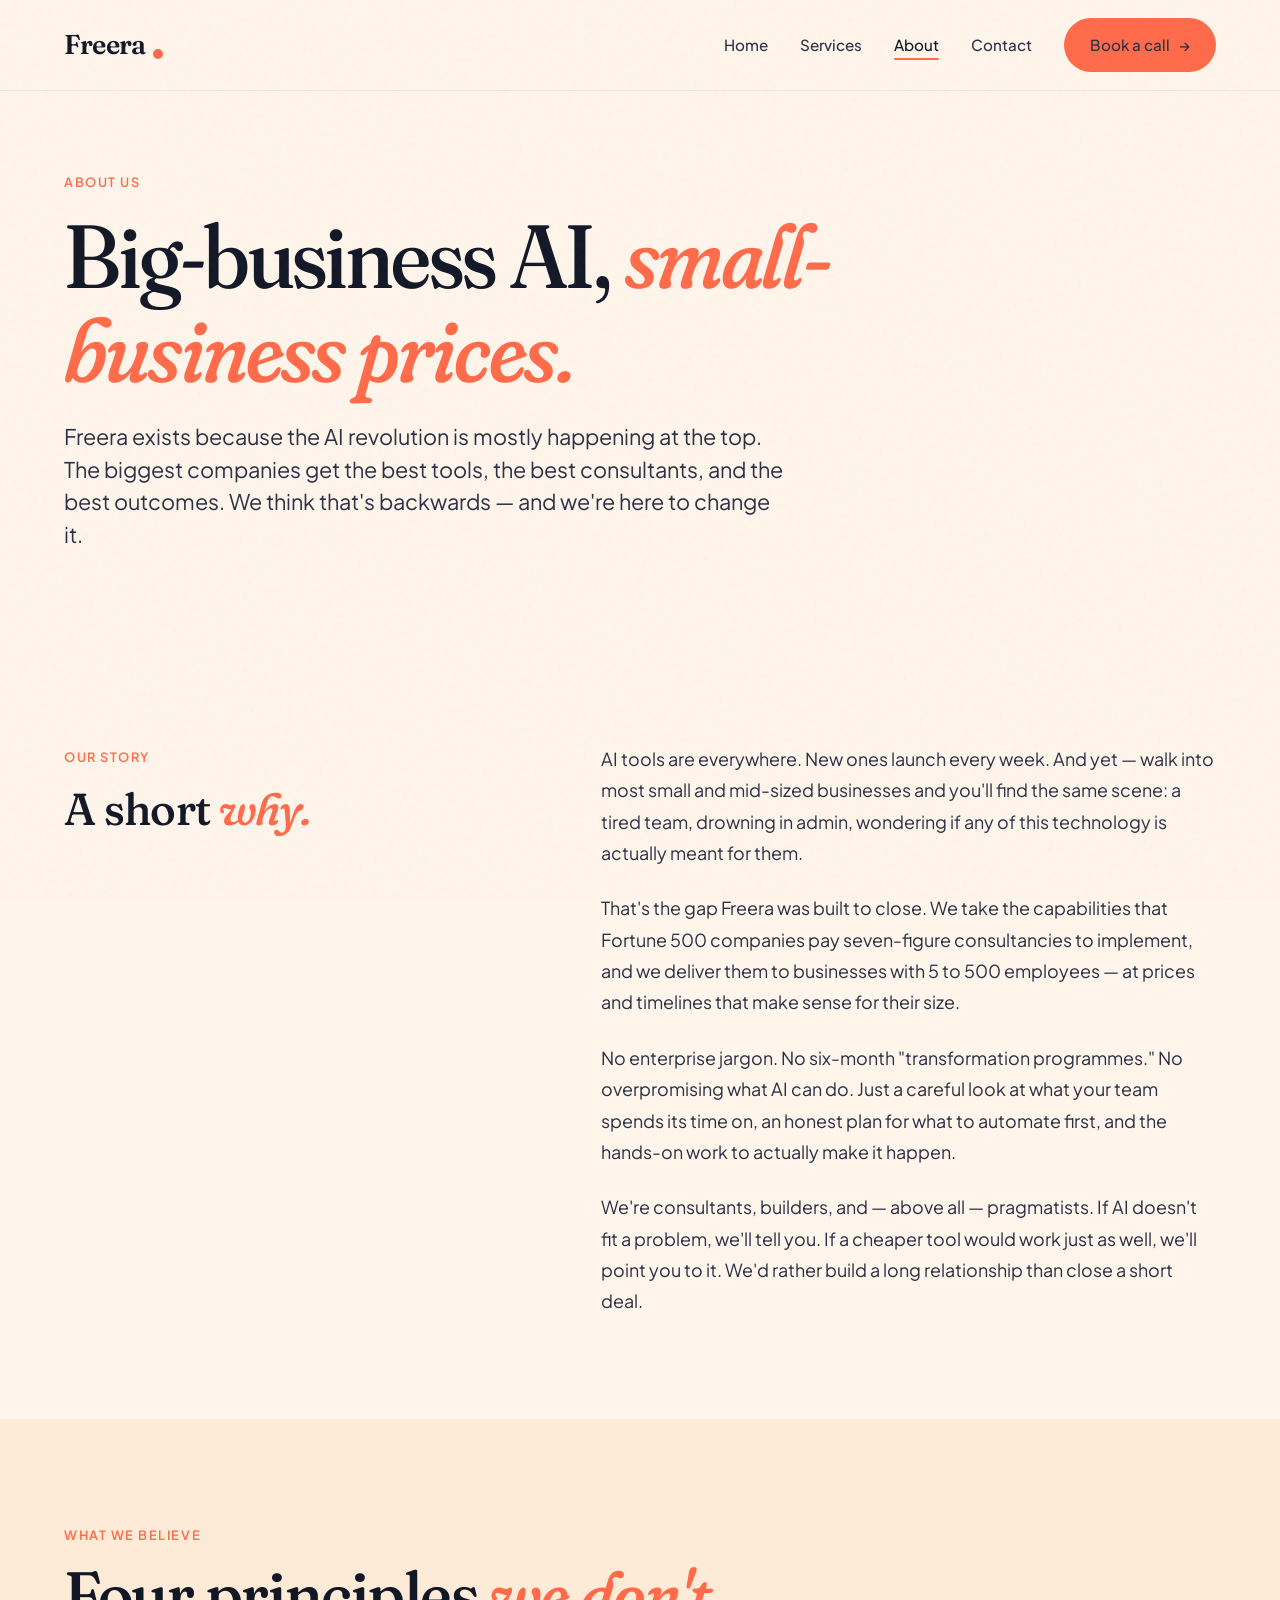
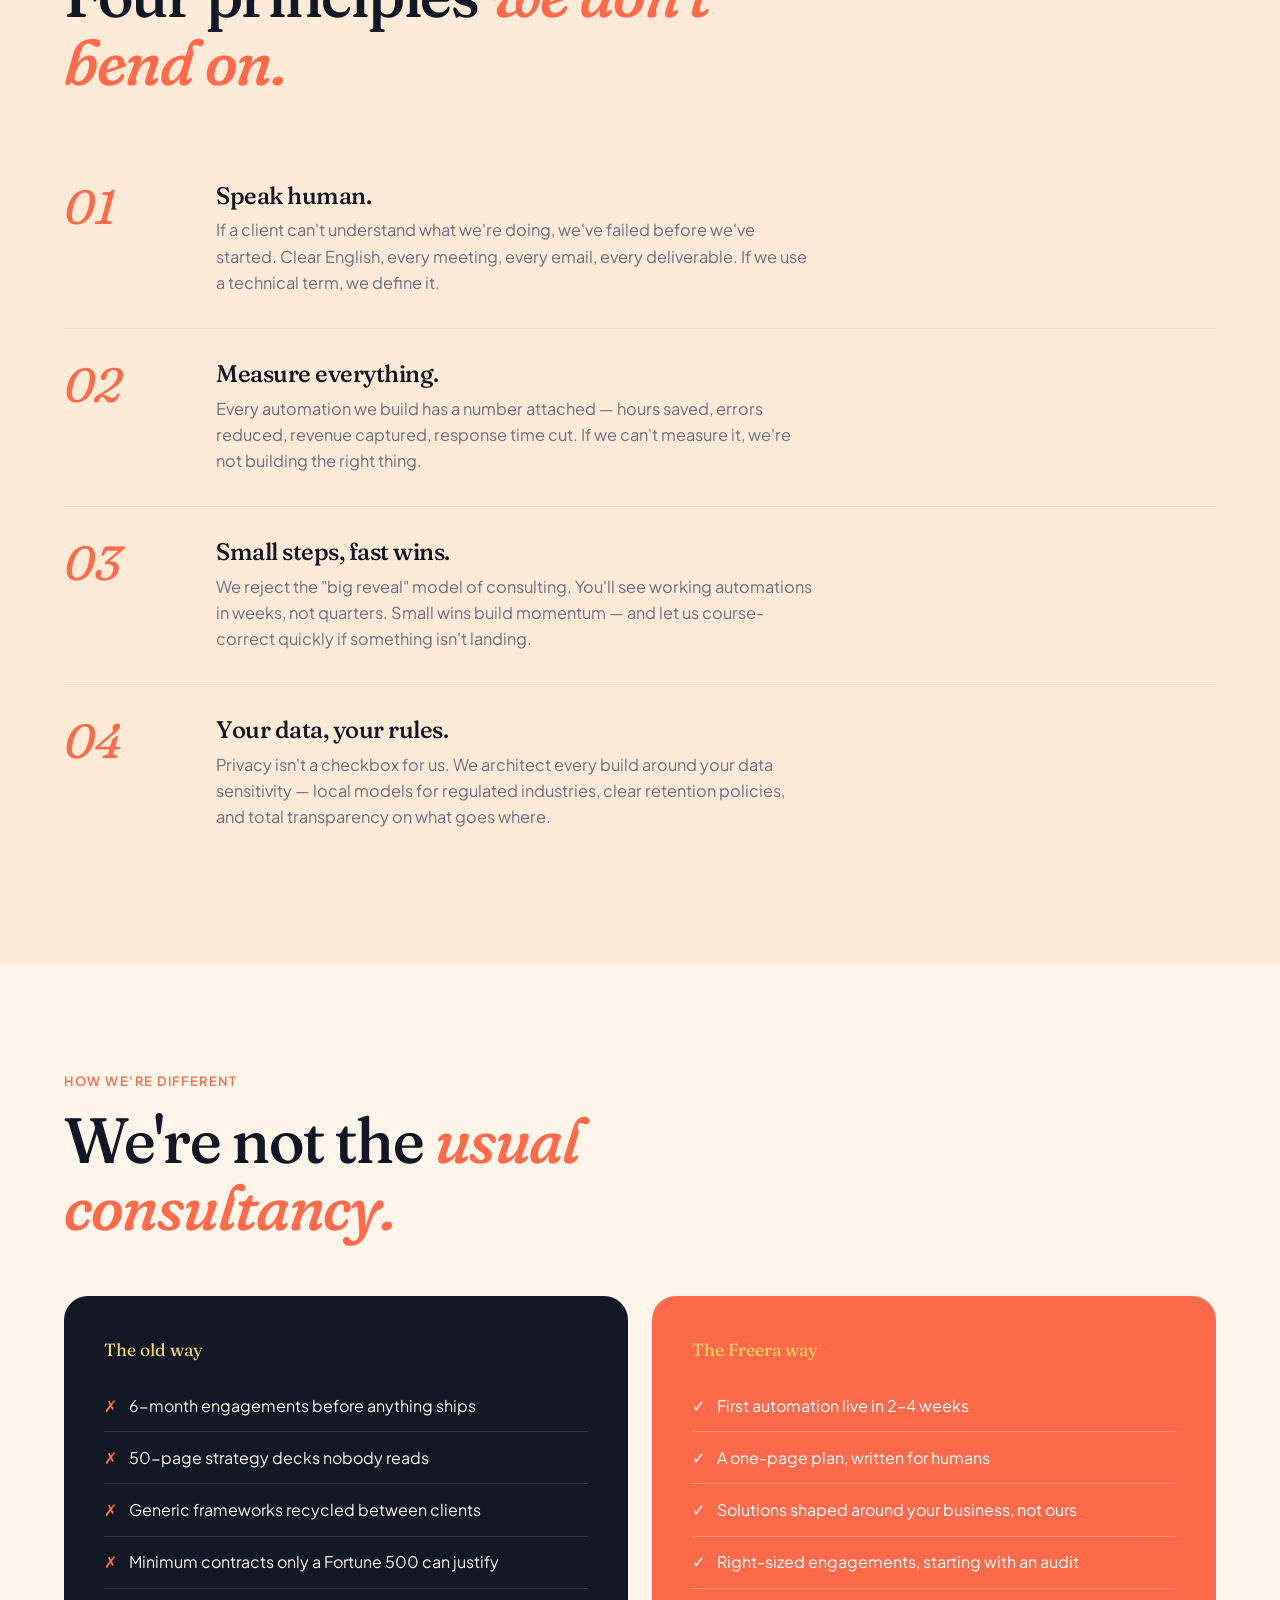
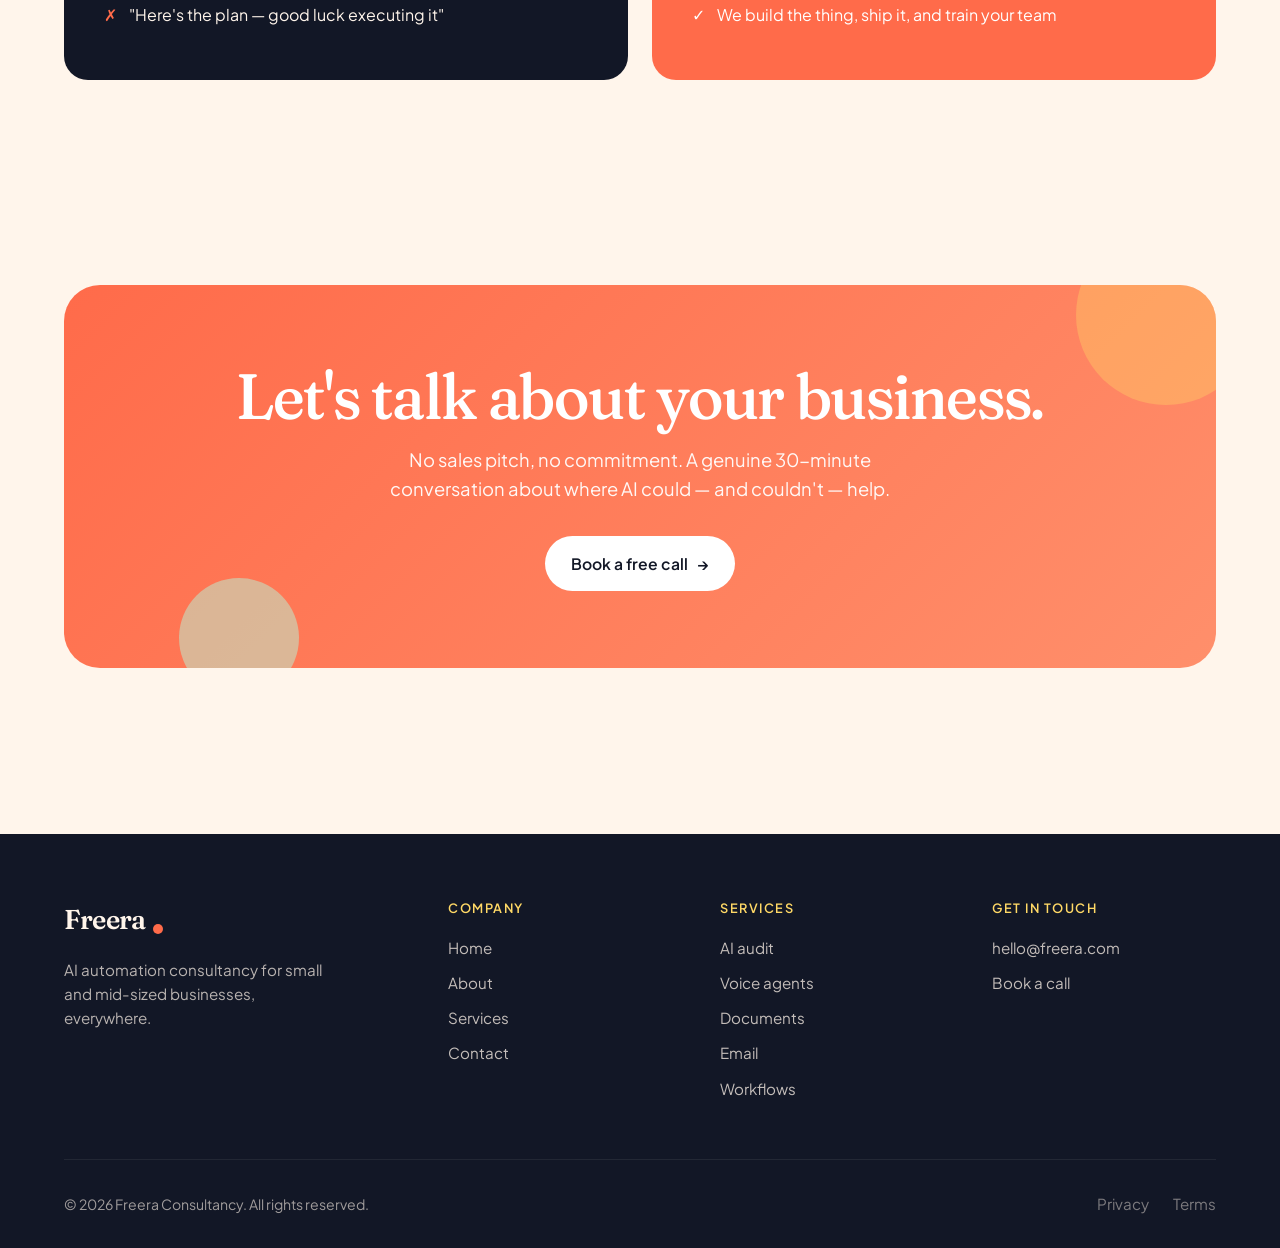
==== about.html @ 105d1ea4 "Add files via upload" ====
<!DOCTYPE html>
<html lang="en">
<head>
  <meta charset="UTF-8">
  <meta name="viewport" content="width=device-width, initial-scale=1.0">
  <title>About — Freera Consultancy</title>
  <meta name="description" content="Freera exists because small and mid-sized businesses deserve the same AI advantages that big companies have — without the big-company price tag or complexity.">
  <link rel="stylesheet" href="styles.css">
</head>
<body>

  <!-- Navigation -->
  <nav class="nav">
    <div class="nav-inner">
      <a href="index.html" class="logo">Freera<span class="logo-dot"></span></a>
      <ul class="nav-links" id="navLinks">
        <li><a href="index.html">Home</a></li>
        <li><a href="services.html">Services</a></li>
        <li><a href="about.html" class="active">About</a></li>
        <li><a href="contact.html">Contact</a></li>
        <li><a href="contact.html" class="btn btn-coral">Book a call <span class="btn-arrow">→</span></a></li>
      </ul>
      <button class="nav-toggle" onclick="document.getElementById('navLinks').classList.toggle('open')">☰</button>
    </div>
  </nav>

  <!-- Hero -->
  <section class="hero">
    <div class="container">
      <div style="max-width: 900px;" class="animate-in">
        <span class="eyebrow">About us</span>
        <h1 class="display-xl" style="margin: 1rem 0 1.5rem;">
          Big-business AI, <span class="italic" style="color: var(--coral);">small-business prices.</span>
        </h1>
        <p class="lead" style="max-width: 720px; font-size: 1.35rem;">
          Freera exists because the AI revolution is mostly happening at the top. The biggest companies
          get the best tools, the best consultants, and the best outcomes. We think that's backwards —
          and we're here to change it.
        </p>
      </div>
    </div>
  </section>

  <!-- Story -->
  <section>
    <div class="container">
      <div style="display: grid; grid-template-columns: 1fr 1.3fr; gap: 4rem; align-items: start;">
        <div style="position: sticky; top: 100px;">
          <span class="eyebrow">Our story</span>
          <h2 class="display-md" style="margin-top: 1rem;">A short <span class="italic" style="color: var(--coral);">why.</span></h2>
        </div>
        <div style="font-size: 1.12rem; line-height: 1.75; color: var(--ink-soft);">
          <p style="margin-bottom: 1.5rem;">
            AI tools are everywhere. New ones launch every week. And yet — walk into most small and mid-sized
            businesses and you'll find the same scene: a tired team, drowning in admin, wondering if any of
            this technology is actually meant for them.
          </p>
          <p style="margin-bottom: 1.5rem;">
            That's the gap Freera was built to close. We take the capabilities that Fortune 500 companies
            pay seven-figure consultancies to implement, and we deliver them to businesses with 5 to 500
            employees — at prices and timelines that make sense for their size.
          </p>
          <p style="margin-bottom: 1.5rem;">
            No enterprise jargon. No six-month "transformation programmes." No overpromising what AI can
            do. Just a careful look at what your team spends its time on, an honest plan for what to
            automate first, and the hands-on work to actually make it happen.
          </p>
          <p>
            We're consultants, builders, and — above all — pragmatists. If AI doesn't fit a problem, we'll
            tell you. If a cheaper tool would work just as well, we'll point you to it. We'd rather build
            a long relationship than close a short deal.
          </p>
        </div>
      </div>
    </div>
  </section>

  <!-- Values -->
  <section style="background: var(--cream-deep);">
    <div class="container">
      <div class="section-head">
        <span class="eyebrow">What we believe</span>
        <h2 class="display-lg">Four principles <span class="italic" style="color: var(--coral);">we don't bend on.</span></h2>
      </div>

      <div>
        <div class="value-block">
          <div class="value-num">01</div>
          <div>
            <h3>Speak human.</h3>
            <p>If a client can't understand what we're doing, we've failed before we've started. Clear English, every meeting, every email, every deliverable. If we use a technical term, we define it.</p>
          </div>
        </div>

        <div class="value-block">
          <div class="value-num">02</div>
          <div>
            <h3>Measure everything.</h3>
            <p>Every automation we build has a number attached — hours saved, errors reduced, revenue captured, response time cut. If we can't measure it, we're not building the right thing.</p>
          </div>
        </div>

        <div class="value-block">
          <div class="value-num">03</div>
          <div>
            <h3>Small steps, fast wins.</h3>
            <p>We reject the "big reveal" model of consulting. You'll see working automations in weeks, not quarters. Small wins build momentum — and let us course-correct quickly if something isn't landing.</p>
          </div>
        </div>

        <div class="value-block">
          <div class="value-num">04</div>
          <div>
            <h3>Your data, your rules.</h3>
            <p>Privacy isn't a checkbox for us. We architect every build around your data sensitivity — local models for regulated industries, clear retention policies, and total transparency on what goes where.</p>
          </div>
        </div>
      </div>
    </div>
  </section>

  <!-- How we're different -->
  <section>
    <div class="container">
      <div class="section-head">
        <span class="eyebrow">How we're different</span>
        <h2 class="display-lg">We're not the <span class="italic" style="color: var(--coral);">usual consultancy.</span></h2>
      </div>

      <div class="grid-2">
        <div style="background: var(--ink); color: var(--cream); padding: 2.5rem; border-radius: var(--radius-lg);">
          <div style="font-family: var(--font-display); font-size: 1.1rem; color: var(--butter); margin-bottom: 1rem;">The old way</div>
          <ul style="list-style: none; padding: 0;">
            <li style="padding: 0.8rem 0; border-bottom: 1px solid rgba(255,245,235,0.15); display: flex; gap: 0.75rem;"><span style="color: #FF6B4A;">✗</span> 6-month engagements before anything ships</li>
            <li style="padding: 0.8rem 0; border-bottom: 1px solid rgba(255,245,235,0.15); display: flex; gap: 0.75rem;"><span style="color: #FF6B4A;">✗</span> 50-page strategy decks nobody reads</li>
            <li style="padding: 0.8rem 0; border-bottom: 1px solid rgba(255,245,235,0.15); display: flex; gap: 0.75rem;"><span style="color: #FF6B4A;">✗</span> Generic frameworks recycled between clients</li>
            <li style="padding: 0.8rem 0; border-bottom: 1px solid rgba(255,245,235,0.15); display: flex; gap: 0.75rem;"><span style="color: #FF6B4A;">✗</span> Minimum contracts only a Fortune 500 can justify</li>
            <li style="padding: 0.8rem 0; display: flex; gap: 0.75rem;"><span style="color: #FF6B4A;">✗</span> "Here's the plan — good luck executing it"</li>
          </ul>
        </div>

        <div style="background: var(--coral); color: #fff; padding: 2.5rem; border-radius: var(--radius-lg);">
          <div style="font-family: var(--font-display); font-size: 1.1rem; color: var(--butter); margin-bottom: 1rem;">The Freera way</div>
          <ul style="list-style: none; padding: 0;">
            <li style="padding: 0.8rem 0; border-bottom: 1px solid rgba(255,255,255,0.25); display: flex; gap: 0.75rem;"><span>✓</span> First automation live in 2–4 weeks</li>
            <li style="padding: 0.8rem 0; border-bottom: 1px solid rgba(255,255,255,0.25); display: flex; gap: 0.75rem;"><span>✓</span> A one-page plan, written for humans</li>
            <li style="padding: 0.8rem 0; border-bottom: 1px solid rgba(255,255,255,0.25); display: flex; gap: 0.75rem;"><span>✓</span> Solutions shaped around your business, not ours</li>
            <li style="padding: 0.8rem 0; border-bottom: 1px solid rgba(255,255,255,0.25); display: flex; gap: 0.75rem;"><span>✓</span> Right-sized engagements, starting with an audit</li>
            <li style="padding: 0.8rem 0; display: flex; gap: 0.75rem;"><span>✓</span> We build the thing, ship it, and train your team</li>
          </ul>
        </div>
      </div>
    </div>
  </section>

  <!-- CTA -->
  <section>
    <div class="container">
      <div class="cta-block">
        <h2 class="display-lg">Let's talk about your business.</h2>
        <p>No sales pitch, no commitment. A genuine 30-minute conversation about where AI could — and couldn't — help.</p>
        <a href="contact.html" class="btn btn-primary">Book a free call <span class="btn-arrow">→</span></a>
      </div>
    </div>
  </section>

  <!-- Footer -->
  <footer class="footer">
    <div class="container">
      <div class="footer-grid">
        <div>
          <div class="logo footer-logo">Freera<span class="logo-dot"></span></div>
          <p class="footer-tagline">AI automation consultancy for small and mid-sized businesses, everywhere.</p>
        </div>
        <div>
          <h5>Company</h5>
          <ul>
            <li><a href="index.html">Home</a></li>
            <li><a href="about.html">About</a></li>
            <li><a href="services.html">Services</a></li>
            <li><a href="contact.html">Contact</a></li>
          </ul>
        </div>
        <div>
          <h5>Services</h5>
          <ul>
            <li><a href="services.html#audit">AI audit</a></li>
            <li><a href="services.html#voice">Voice agents</a></li>
            <li><a href="services.html#docs">Documents</a></li>
            <li><a href="services.html#email">Email</a></li>
            <li><a href="services.html#workflow">Workflows</a></li>
          </ul>
        </div>
        <div>
          <h5>Get in touch</h5>
          <ul>
            <li><a href="mailto:hello@freera.com">hello@freera.com</a></li>
            <li><a href="contact.html">Book a call</a></li>
          </ul>
        </div>
      </div>
      <div class="footer-bottom">
        <div>© 2026 Freera Consultancy. All rights reserved.</div>
        <div style="display: flex; gap: 1.5rem;">
          <a href="#">Privacy</a>
          <a href="#">Terms</a>
        </div>
      </div>
    </div>
  </footer>

  <script>
    document.querySelectorAll('#navLinks a').forEach(a => {
      a.addEventListener('click', () => document.getElementById('navLinks').classList.remove('open'));
    });
  </script>
</body>
</html>
---- styles.css ----
/* ==========================================================================
   Freera Consultancy — Design System
   ========================================================================== */

@import url('https://fonts.googleapis.com/css2?family=Fraunces:ital,opsz,wght@0,9..144,400;0,9..144,500;0,9..144,600;0,9..144,700;0,9..144,900;1,9..144,400&family=Plus+Jakarta+Sans:wght@400;500;600;700&display=swap');

:root {
  /* Colors */
  --coral: #FF6B4A;
  --coral-dark: #E84C2B;
  --cobalt: #1E3AFF;
  --butter: #FFD966;
  --mint: #B8F5D8;
  --cream: #FFF5EB;
  --cream-deep: #FDEBD7;
  --ink: #121726;
  --ink-soft: #2A2F44;
  --muted: #6A6F85;
  --border: #E8DFD0;

  /* Typography */
  --font-display: 'Fraunces', Georgia, serif;
  --font-body: 'Plus Jakarta Sans', system-ui, -apple-system, sans-serif;

  /* Layout */
  --container: 1200px;
  --radius-sm: 8px;
  --radius: 14px;
  --radius-lg: 24px;
  --radius-xl: 36px;
}

* {
  margin: 0;
  padding: 0;
  box-sizing: border-box;
}

html {
  scroll-behavior: smooth;
}

body {
  font-family: var(--font-body);
  color: var(--ink);
  background: var(--cream);
  line-height: 1.6;
  -webkit-font-smoothing: antialiased;
  -moz-osx-font-smoothing: grayscale;
  overflow-x: hidden;
}

/* Grain overlay for warmth */
body::before {
  content: '';
  position: fixed;
  inset: 0;
  pointer-events: none;
  z-index: 1000;
  opacity: 0.035;
  background-image: url("data:image/svg+xml,%3Csvg viewBox='0 0 200 200' xmlns='http://www.w3.org/2000/svg'%3E%3Cfilter id='n'%3E%3CfeTurbulence type='fractalNoise' baseFrequency='0.9' numOctaves='3'/%3E%3C/filter%3E%3Crect width='100%25' height='100%25' filter='url(%23n)'/%3E%3C/svg%3E");
}

a { color: inherit; text-decoration: none; }
img { max-width: 100%; display: block; }
button { font-family: inherit; cursor: pointer; border: none; background: none; }

/* ==========================================================================
   Typography
   ========================================================================== */

.display-xl, .display-lg, .display-md, h1, h2, h3 {
  font-family: var(--font-display);
  font-weight: 500;
  line-height: 1.05;
  letter-spacing: -0.02em;
  font-variation-settings: "SOFT" 50, "WONK" 0;
}

.display-xl {
  font-size: clamp(3rem, 7vw, 6rem);
  font-weight: 500;
}

.display-lg {
  font-size: clamp(2.5rem, 5vw, 4.2rem);
}

.display-md {
  font-size: clamp(2rem, 3.5vw, 3rem);
}

.italic { font-style: italic; font-variation-settings: "SOFT" 100, "WONK" 1; }

.eyebrow {
  font-family: var(--font-body);
  font-size: 0.8rem;
  font-weight: 600;
  letter-spacing: 0.12em;
  text-transform: uppercase;
  color: var(--coral);
}

.lead {
  font-size: clamp(1.1rem, 1.5vw, 1.35rem);
  color: var(--ink-soft);
  max-width: 620px;
  line-height: 1.5;
}

/* ==========================================================================
   Layout
   ========================================================================== */

.container {
  max-width: var(--container);
  margin: 0 auto;
  padding: 0 1.5rem;
}

section {
  padding: clamp(4rem, 8vw, 7rem) 0;
  position: relative;
}

/* ==========================================================================
   Navigation
   ========================================================================== */

.nav {
  position: sticky;
  top: 0;
  z-index: 100;
  background: rgba(255, 245, 235, 0.85);
  backdrop-filter: blur(12px);
  -webkit-backdrop-filter: blur(12px);
  border-bottom: 1px solid rgba(18, 23, 38, 0.06);
}

.nav-inner {
  display: flex;
  align-items: center;
  justify-content: space-between;
  padding: 1.1rem 1.5rem;
  max-width: var(--container);
  margin: 0 auto;
}

.logo {
  font-family: var(--font-display);
  font-size: 1.7rem;
  font-weight: 600;
  letter-spacing: -0.03em;
  display: flex;
  align-items: center;
  gap: 0.35rem;
}

.logo-dot {
  width: 10px;
  height: 10px;
  background: var(--coral);
  border-radius: 50%;
  display: inline-block;
  margin-left: 2px;
  margin-top: 18px;
}

.nav-links {
  display: flex;
  gap: 2rem;
  list-style: none;
  align-items: center;
}

.nav-links a {
  font-size: 0.95rem;
  font-weight: 500;
  color: var(--ink-soft);
  transition: color 0.2s;
  position: relative;
}

.nav-links a:hover,
.nav-links a.active {
  color: var(--ink);
}

.nav-links a.active::after {
  content: '';
  position: absolute;
  bottom: -6px;
  left: 0;
  right: 0;
  height: 2px;
  background: var(--coral);
  border-radius: 2px;
}

.nav-toggle {
  display: none;
  font-size: 1.5rem;
  color: var(--ink);
}

/* ==========================================================================
   Buttons
   ========================================================================== */

.btn {
  display: inline-flex;
  align-items: center;
  gap: 0.6rem;
  padding: 0.95rem 1.6rem;
  font-size: 0.98rem;
  font-weight: 600;
  border-radius: 999px;
  transition: all 0.25s cubic-bezier(0.4, 0, 0.2, 1);
  white-space: nowrap;
}

.btn-primary {
  background: var(--ink);
  color: var(--cream);
}

.btn-primary:hover {
  background: var(--coral);
  transform: translateY(-2px);
  box-shadow: 0 10px 30px -10px rgba(255, 107, 74, 0.5);
}

.btn-coral {
  background: var(--coral);
  color: #fff;
}

.btn-coral:hover {
  background: var(--coral-dark);
  transform: translateY(-2px);
  box-shadow: 0 12px 30px -10px rgba(232, 76, 43, 0.5);
}

.btn-outline {
  background: transparent;
  color: var(--ink);
  border: 1.5px solid var(--ink);
}

.btn-outline:hover {
  background: var(--ink);
  color: var(--cream);
}

.btn-arrow {
  transition: transform 0.25s;
}

.btn:hover .btn-arrow {
  transform: translateX(4px);
}

/* ==========================================================================
   Hero
   ========================================================================== */

.hero {
  padding: clamp(3rem, 6vw, 6rem) 0 clamp(4rem, 7vw, 7rem);
  position: relative;
  overflow: hidden;
}

.hero-grid {
  display: grid;
  grid-template-columns: 1.3fr 1fr;
  gap: 3rem;
  align-items: center;
}

.hero-title {
  font-size: clamp(2.8rem, 6vw, 5.2rem);
  font-weight: 500;
  line-height: 1.02;
  letter-spacing: -0.025em;
  margin-bottom: 1.75rem;
}

.hero-title .highlight {
  color: var(--coral);
  font-style: italic;
  font-variation-settings: "SOFT" 100, "WONK" 1;
  position: relative;
  display: inline-block;
}

.hero-title .highlight::after {
  content: '';
  position: absolute;
  bottom: 0.05em;
  left: -0.05em;
  right: -0.05em;
  height: 0.15em;
  background: var(--butter);
  z-index: -1;
  border-radius: 2px;
}

.hero-ctas {
  display: flex;
  gap: 1rem;
  margin-top: 2.2rem;
  flex-wrap: wrap;
}

.hero-visual {
  position: relative;
  aspect-ratio: 1 / 1;
  max-width: 480px;
  margin-left: auto;
}

/* Decorative blob */
.blob {
  position: absolute;
  border-radius: 50%;
  filter: blur(30px);
  opacity: 0.5;
  z-index: -1;
}

/* ==========================================================================
   Cards
   ========================================================================== */

.card {
  background: #fff;
  border: 1.5px solid var(--border);
  border-radius: var(--radius-lg);
  padding: 2rem;
  transition: all 0.3s cubic-bezier(0.4, 0, 0.2, 1);
  position: relative;
  overflow: hidden;
}

.card:hover {
  transform: translateY(-4px);
  border-color: var(--coral);
  box-shadow: 0 20px 40px -20px rgba(18, 23, 38, 0.15);
}

.card-icon {
  width: 56px;
  height: 56px;
  border-radius: 14px;
  display: flex;
  align-items: center;
  justify-content: center;
  margin-bottom: 1.25rem;
  font-size: 1.6rem;
}

.icon-coral { background: #FFE1D7; }
.icon-cobalt { background: #DCE2FF; }
.icon-butter { background: #FFF3C7; }
.icon-mint { background: var(--mint); }
.icon-cream { background: var(--cream-deep); }

.card h3 {
  font-size: 1.5rem;
  margin-bottom: 0.6rem;
  font-weight: 600;
}

.card p {
  color: var(--muted);
  font-size: 0.98rem;
  line-height: 1.6;
}

/* ==========================================================================
   Section headings
   ========================================================================== */

.section-head {
  max-width: 720px;
  margin-bottom: 3.5rem;
}

.section-head .eyebrow {
  margin-bottom: 0.9rem;
  display: inline-block;
}

.section-head h2 {
  margin-bottom: 1.1rem;
}

/* ==========================================================================
   Grids
   ========================================================================== */

.grid-3 {
  display: grid;
  grid-template-columns: repeat(3, 1fr);
  gap: 1.5rem;
}

.grid-2 {
  display: grid;
  grid-template-columns: repeat(2, 1fr);
  gap: 1.5rem;
}

.grid-auto {
  display: grid;
  grid-template-columns: repeat(auto-fit, minmax(280px, 1fr));
  gap: 1.5rem;
}

/* ==========================================================================
   Industry pills
   ========================================================================== */

.pills {
  display: flex;
  flex-wrap: wrap;
  gap: 0.7rem;
  margin-top: 1.5rem;
}

.pill {
  display: inline-flex;
  align-items: center;
  gap: 0.4rem;
  padding: 0.6rem 1.2rem;
  background: #fff;
  border: 1.5px solid var(--border);
  border-radius: 999px;
  font-size: 0.95rem;
  font-weight: 500;
  transition: all 0.2s;
}

.pill:hover {
  border-color: var(--coral);
  background: #FFE1D7;
  transform: translateY(-2px);
}

.pill-emoji { font-size: 1.1rem; }

/* ==========================================================================
   Process steps
   ========================================================================== */

.steps {
  display: grid;
  grid-template-columns: repeat(4, 1fr);
  gap: 1.25rem;
  position: relative;
}

.step {
  padding: 1.75rem;
  background: #fff;
  border-radius: var(--radius);
  border: 1.5px solid var(--border);
  position: relative;
}

.step-num {
  font-family: var(--font-display);
  font-size: 2.8rem;
  font-weight: 500;
  color: var(--coral);
  line-height: 1;
  font-style: italic;
  margin-bottom: 0.9rem;
  font-variation-settings: "SOFT" 100;
}

.step h4 {
  font-size: 1.15rem;
  font-weight: 600;
  margin-bottom: 0.4rem;
}

.step p {
  font-size: 0.92rem;
  color: var(--muted);
}

/* ==========================================================================
   Stat strip
   ========================================================================== */

.stat-strip {
  background: var(--ink);
  color: var(--cream);
  border-radius: var(--radius-xl);
  padding: 3rem;
  display: grid;
  grid-template-columns: repeat(4, 1fr);
  gap: 2rem;
  position: relative;
  overflow: hidden;
}

.stat-num {
  font-family: var(--font-display);
  font-size: clamp(2.5rem, 4vw, 3.5rem);
  font-weight: 500;
  color: var(--butter);
  line-height: 1;
  margin-bottom: 0.4rem;
}

.stat-label {
  font-size: 0.95rem;
  opacity: 0.75;
}

/* ==========================================================================
   CTA section
   ========================================================================== */

.cta-block {
  background: linear-gradient(135deg, var(--coral) 0%, #FF8F6B 100%);
  border-radius: var(--radius-xl);
  padding: clamp(3rem, 6vw, 5rem);
  color: #fff;
  text-align: center;
  position: relative;
  overflow: hidden;
}

.cta-block h2 {
  color: #fff;
  margin-bottom: 1rem;
}

.cta-block p {
  opacity: 0.95;
  max-width: 540px;
  margin: 0 auto 2rem;
  font-size: 1.15rem;
}

.cta-block .btn-primary {
  background: #fff;
  color: var(--ink);
}

.cta-block .btn-primary:hover {
  background: var(--ink);
  color: #fff;
}

/* Decorative shapes in CTA */
.cta-block::before,
.cta-block::after {
  content: '';
  position: absolute;
  border-radius: 50%;
}

.cta-block::before {
  width: 180px;
  height: 180px;
  background: var(--butter);
  top: -60px;
  right: -40px;
  opacity: 0.35;
}

.cta-block::after {
  width: 120px;
  height: 120px;
  background: var(--mint);
  bottom: -30px;
  left: 10%;
  opacity: 0.5;
}

/* ==========================================================================
   Footer
   ========================================================================== */

.footer {
  background: var(--ink);
  color: var(--cream);
  padding: 4rem 0 2rem;
  margin-top: 4rem;
}

.footer-grid {
  display: grid;
  grid-template-columns: 1.5fr 1fr 1fr 1fr;
  gap: 3rem;
  margin-bottom: 3rem;
}

.footer h5 {
  font-size: 0.8rem;
  font-weight: 600;
  text-transform: uppercase;
  letter-spacing: 0.12em;
  color: var(--butter);
  margin-bottom: 1rem;
}

.footer ul {
  list-style: none;
}

.footer li {
  margin-bottom: 0.6rem;
}

.footer a {
  opacity: 0.75;
  transition: opacity 0.2s;
  font-size: 0.95rem;
}

.footer a:hover {
  opacity: 1;
  color: var(--coral);
}

.footer-logo {
  color: var(--cream);
  margin-bottom: 1rem;
}

.footer-tagline {
  opacity: 0.7;
  font-size: 0.95rem;
  max-width: 280px;
  line-height: 1.6;
}

.footer-bottom {
  padding-top: 2rem;
  border-top: 1px solid rgba(255, 245, 235, 0.12);
  display: flex;
  justify-content: space-between;
  align-items: center;
  font-size: 0.88rem;
  opacity: 0.6;
  flex-wrap: wrap;
  gap: 1rem;
}

/* ==========================================================================
   Forms
   ========================================================================== */

.form-wrap {
  background: #fff;
  border: 1.5px solid var(--border);
  border-radius: var(--radius-lg);
  padding: clamp(2rem, 4vw, 3rem);
}

.form-group {
  margin-bottom: 1.25rem;
}

.form-group label {
  display: block;
  font-size: 0.88rem;
  font-weight: 600;
  margin-bottom: 0.5rem;
  color: var(--ink-soft);
}

.form-group input,
.form-group select,
.form-group textarea {
  width: 100%;
  padding: 0.85rem 1rem;
  border: 1.5px solid var(--border);
  border-radius: var(--radius-sm);
  background: var(--cream);
  font-family: inherit;
  font-size: 0.98rem;
  color: var(--ink);
  transition: border-color 0.2s, background 0.2s;
}

.form-group input:focus,
.form-group select:focus,
.form-group textarea:focus {
  outline: none;
  border-color: var(--coral);
  background: #fff;
}

.form-group textarea {
  resize: vertical;
  min-height: 120px;
}

.form-row {
  display: grid;
  grid-template-columns: 1fr 1fr;
  gap: 1rem;
}

.contact-grid {
  display: grid;
  grid-template-columns: 1fr 1fr;
  gap: 2rem;
  align-items: start;
}

.booking-card {
  background: var(--ink);
  color: var(--cream);
  border-radius: var(--radius-lg);
  padding: clamp(2rem, 4vw, 3rem);
  position: sticky;
  top: 100px;
}

.booking-card h3 {
  color: #fff;
  font-size: 1.8rem;
  margin-bottom: 1rem;
}

.booking-card p {
  opacity: 0.85;
  margin-bottom: 2rem;
  font-size: 1rem;
}

.booking-list {
  list-style: none;
  margin: 1.5rem 0 2rem;
}

.booking-list li {
  padding: 0.7rem 0;
  border-bottom: 1px solid rgba(255, 245, 235, 0.15);
  display: flex;
  gap: 0.8rem;
  align-items: start;
  font-size: 0.96rem;
}

.booking-list li:last-child { border-bottom: none; }

.check {
  color: var(--butter);
  flex-shrink: 0;
  font-weight: 700;
  margin-top: 1px;
}

.contact-direct {
  margin-top: 2rem;
  padding-top: 2rem;
  border-top: 1px solid var(--border);
}

.contact-item {
  display: flex;
  align-items: center;
  gap: 0.9rem;
  margin-bottom: 1rem;
  font-size: 0.98rem;
}

.contact-item-icon {
  width: 38px;
  height: 38px;
  border-radius: 10px;
  display: flex;
  align-items: center;
  justify-content: center;
  background: var(--cream-deep);
  flex-shrink: 0;
}

/* ==========================================================================
   Service detail page
   ========================================================================== */

.service-block {
  display: grid;
  grid-template-columns: 1fr 1.2fr;
  gap: 3rem;
  padding: 3rem 0;
  border-bottom: 1px solid var(--border);
  align-items: start;
}

.service-block:last-child { border-bottom: none; }

.service-meta h2 {
  font-size: 2.2rem;
  margin-bottom: 0.8rem;
}

.service-meta-intro {
  color: var(--muted);
  font-size: 1.05rem;
  margin-bottom: 1.5rem;
}

.service-price {
  display: inline-block;
  padding: 0.5rem 1rem;
  background: var(--butter);
  border-radius: 999px;
  font-size: 0.9rem;
  font-weight: 600;
  color: var(--ink);
}

.service-detail h4 {
  font-size: 0.82rem;
  font-weight: 600;
  text-transform: uppercase;
  letter-spacing: 0.1em;
  color: var(--coral);
  margin-bottom: 1rem;
}

.service-detail ul {
  list-style: none;
  margin-bottom: 2rem;
}

.service-detail li {
  padding: 0.8rem 0;
  border-bottom: 1px dashed var(--border);
  display: flex;
  gap: 0.75rem;
  font-size: 1rem;
  line-height: 1.5;
}

.service-detail li::before {
  content: '→';
  color: var(--coral);
  font-weight: 700;
  flex-shrink: 0;
}

/* ==========================================================================
   About values
   ========================================================================== */

.value-block {
  padding: 2rem 0;
  border-bottom: 1px solid var(--border);
  display: grid;
  grid-template-columns: 120px 1fr;
  gap: 2rem;
  align-items: start;
}

.value-block:last-child { border-bottom: none; }

.value-num {
  font-family: var(--font-display);
  font-style: italic;
  font-size: 3rem;
  color: var(--coral);
  line-height: 1;
  font-variation-settings: "SOFT" 100, "WONK" 1;
}

.value-block h3 {
  font-size: 1.5rem;
  margin-bottom: 0.6rem;
}

.value-block p {
  color: var(--muted);
  font-size: 1.02rem;
  max-width: 600px;
}

/* ==========================================================================
   FAQ
   ========================================================================== */

.faq-item {
  border-bottom: 1px solid var(--border);
  padding: 1.25rem 0;
}

.faq-question {
  display: flex;
  justify-content: space-between;
  align-items: center;
  cursor: pointer;
  padding: 0.5rem 0;
  font-size: 1.1rem;
  font-weight: 600;
  user-select: none;
}

.faq-toggle {
  color: var(--coral);
  font-size: 1.5rem;
  transition: transform 0.25s;
}

.faq-item.open .faq-toggle { transform: rotate(45deg); }

.faq-answer {
  max-height: 0;
  overflow: hidden;
  transition: max-height 0.3s ease-out, padding-top 0.3s;
  color: var(--muted);
  line-height: 1.6;
}

.faq-item.open .faq-answer {
  max-height: 400px;
  padding-top: 1rem;
}

/* ==========================================================================
   Animations
   ========================================================================== */

@keyframes floatY {
  0%, 100% { transform: translateY(0); }
  50% { transform: translateY(-20px); }
}

@keyframes fadeUp {
  from { opacity: 0; transform: translateY(20px); }
  to { opacity: 1; transform: translateY(0); }
}

.animate-in > * {
  animation: fadeUp 0.7s cubic-bezier(0.4, 0, 0.2, 1) both;
}

.animate-in > *:nth-child(1) { animation-delay: 0.05s; }
.animate-in > *:nth-child(2) { animation-delay: 0.15s; }
.animate-in > *:nth-child(3) { animation-delay: 0.25s; }
.animate-in > *:nth-child(4) { animation-delay: 0.35s; }
.animate-in > *:nth-child(5) { animation-delay: 0.45s; }

/* ==========================================================================
   Responsive
   ========================================================================== */

@media (max-width: 900px) {
  .hero-grid,
  .contact-grid,
  .service-block {
    grid-template-columns: 1fr;
  }

  .hero-visual { max-width: 360px; margin: 0 auto; }

  .grid-3,
  .steps,
  .stat-strip,
  .footer-grid {
    grid-template-columns: repeat(2, 1fr);
  }

  .booking-card { position: static; }
}

@media (max-width: 640px) {
  .nav-links {
    display: none;
    position: absolute;
    top: 100%;
    left: 0;
    right: 0;
    background: var(--cream);
    border-bottom: 1px solid var(--border);
    flex-direction: column;
    gap: 0;
    padding: 1rem 1.5rem 1.5rem;
  }

  .nav-links.open { display: flex; }
  .nav-links li { width: 100%; padding: 0.75rem 0; border-bottom: 1px solid var(--border); }
  .nav-links li:last-child { border-bottom: none; padding-top: 1rem; }
  .nav-toggle { display: block; }

  .grid-3,
  .grid-2,
  .steps,
  .stat-strip,
  .footer-grid,
  .form-row,
  .value-block {
    grid-template-columns: 1fr;
  }

  .value-block { gap: 0.5rem; }
  .value-num { font-size: 2.2rem; }

  .stat-strip { padding: 2rem; gap: 1.5rem; }
  .footer-bottom { flex-direction: column; text-align: center; }
}
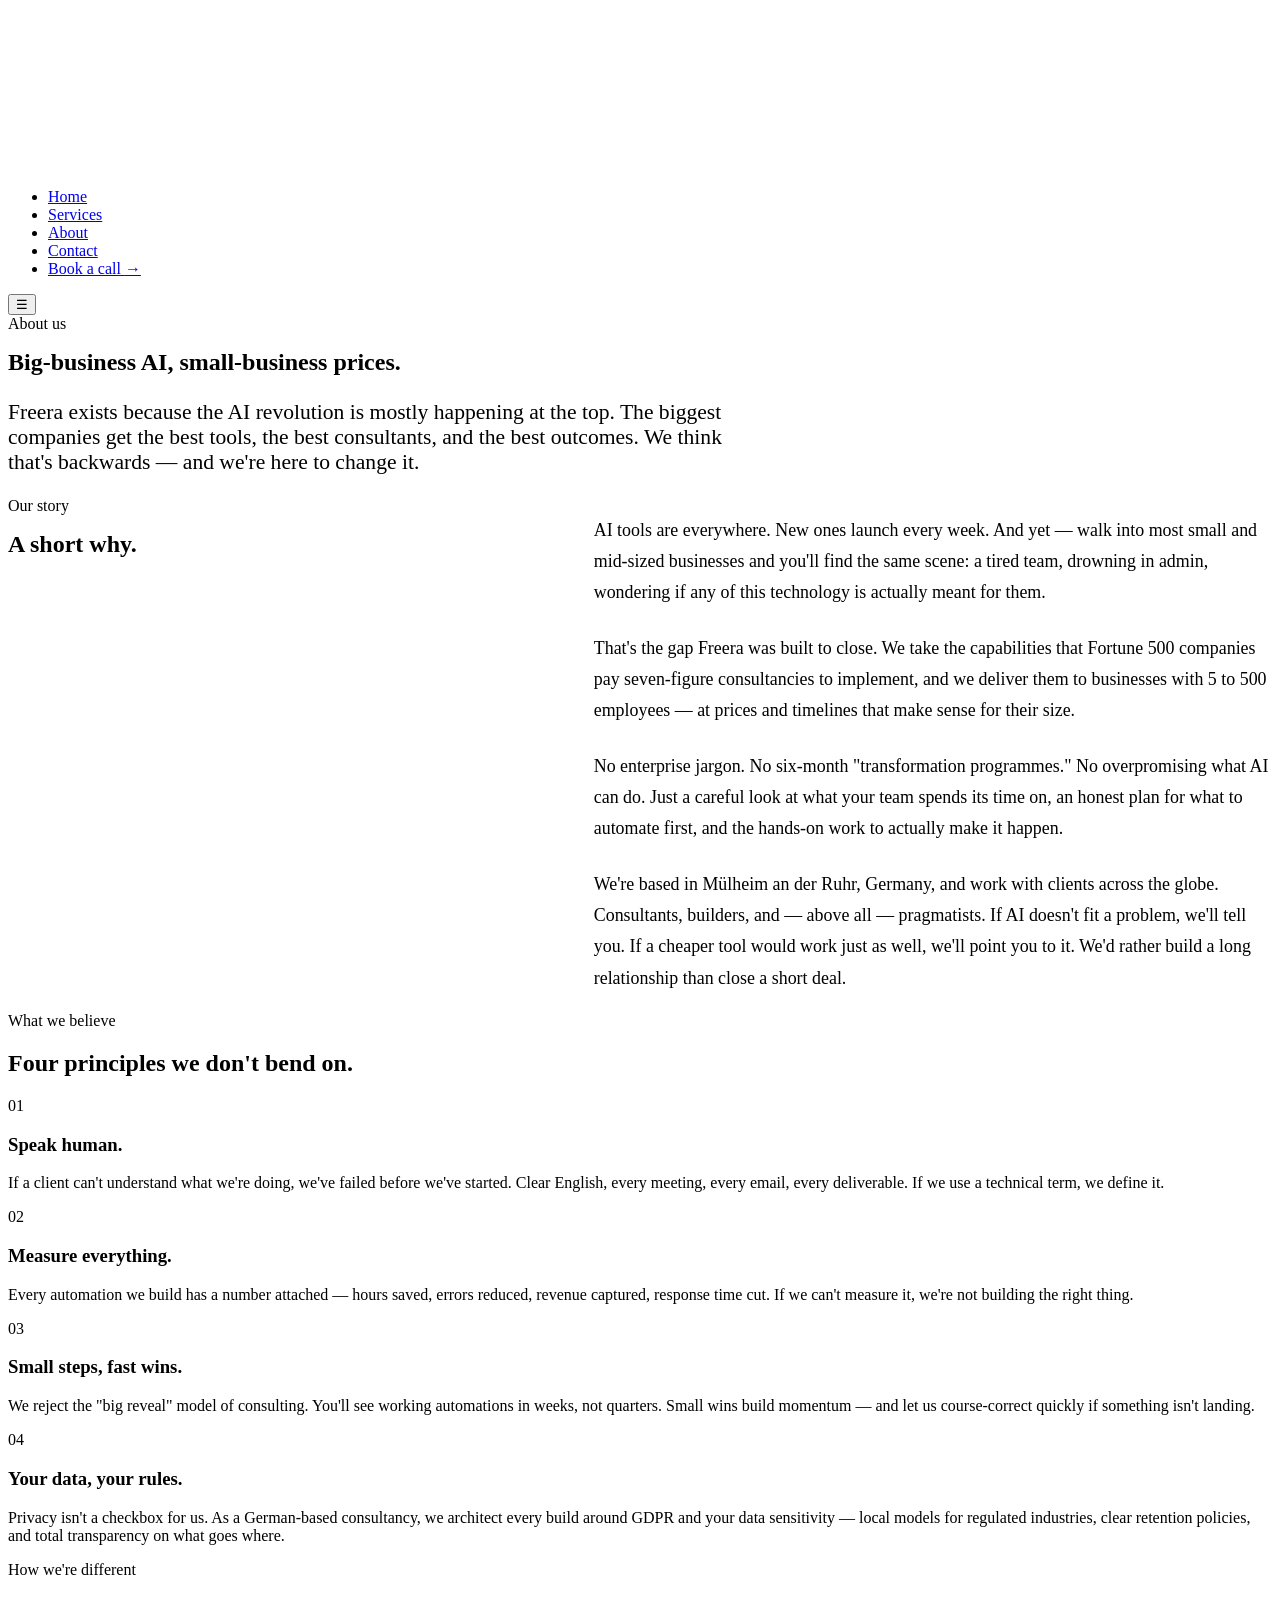
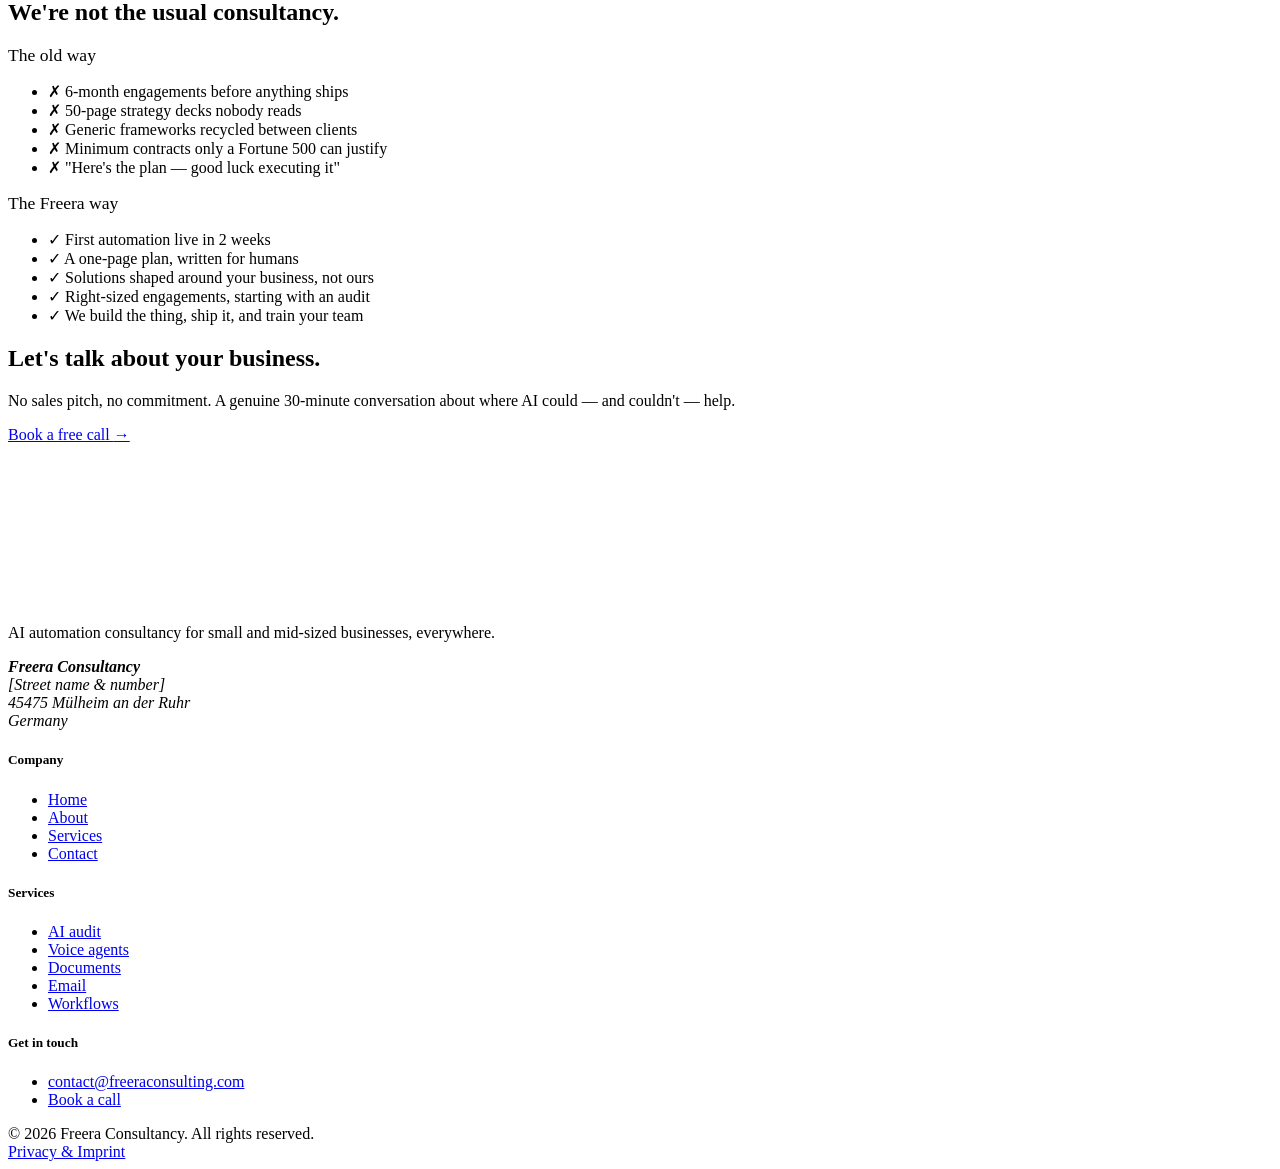
==== commit 04b51489: "Add files via upload" ====
--- a/about.html
+++ b/about.html
@@ -1,218 +1,175 @@
 <!DOCTYPE html>
 <html lang="en">
 <head>
-  <meta charset="UTF-8">
-  <meta name="viewport" content="width=device-width, initial-scale=1.0">
-  <title>About — Freera Consultancy</title>
-  <meta name="description" content="Freera exists because small and mid-sized businesses deserve the same AI advantages that big companies have — without the big-company price tag or complexity.">
-  <link rel="stylesheet" href="styles.css">
+<meta charset="UTF-8">
+<meta name="viewport" content="width=device-width, initial-scale=1.0">
+<title>About — Freera AI Automation Consulting</title>
+<meta name="description" content="Freera delivers enterprise-grade AI to small and mid-sized businesses. No jargon, no six-month transformations — just measurable automations, in weeks.">
+<link rel="preconnect" href="https://fonts.googleapis.com">
+<link rel="preconnect" href="https://fonts.gstatic.com" crossorigin>
+<link href="https://fonts.googleapis.com/css2?family=Fraunces:ital,opsz,wght@0,9..144,400;0,9..144,500;0,9..144,600;0,9..144,700;0,9..144,900;1,9..144,500;1,9..144,700&family=Plus+Jakarta+Sans:wght@400;500;600;700&display=swap" rel="stylesheet">
+<link rel="stylesheet" href="styles.css">
 </head>
 <body>
 
-  <!-- Navigation -->
-  <nav class="nav">
-    <div class="nav-inner">
-      <a href="index.html" class="logo">Freera<span class="logo-dot"></span></a>
-      <ul class="nav-links" id="navLinks">
-        <li><a href="index.html">Home</a></li>
-        <li><a href="services.html">Services</a></li>
-        <li><a href="about.html" class="active">About</a></li>
-        <li><a href="contact.html">Contact</a></li>
-        <li><a href="contact.html" class="btn btn-coral">Book a call <span class="btn-arrow">→</span></a></li>
-      </ul>
-      <button class="nav-toggle" onclick="document.getElementById('navLinks').classList.toggle('open')">☰</button>
+<nav class="nav">
+  <div class="nav-inner">
+    <a href="index.html" class="nav-logo">
+      <canvas class="nav-logo-brand" id="navLogo" width="640" height="160"></canvas>
+    </a>
+    <ul class="nav-links" id="navLinks">
+      <li><a href="index.html">Home</a></li>
+      <li><a href="services.html">Services</a></li>
+      <li><a href="about.html" class="active">About</a></li>
+      <li><a href="contact.html">Contact</a></li>
+      <li><a href="contact.html" class="btn btn-primary">Book a call <span class="btn-arrow">→</span></a></li>
+    </ul>
+    <button class="nav-toggle" onclick="document.getElementById('navLinks').classList.toggle('open')">☰</button>
+  </div>
+</nav>
+
+<section class="hero">
+  <div class="container">
+    <div style="max-width: 900px;" class="animate-in">
+      <span class="eyebrow">About us</span>
+      <h1 class="display-xl" style="margin: 1rem 0 1.5rem;">Big-business AI, <span class="italic">small-business prices.</span></h1>
+      <p class="lead" style="max-width: 720px; font-size: 1.35rem;">Freera exists because the AI revolution is mostly happening at the top. The biggest companies get the best tools, the best consultants, and the best outcomes. We think that's backwards — and we're here to change it.</p>
     </div>
-  </nav>
+  </div>
+</section>
 
-  <!-- Hero -->
-  <section class="hero">
-    <div class="container">
-      <div style="max-width: 900px;" class="animate-in">
-        <span class="eyebrow">About us</span>
-        <h1 class="display-xl" style="margin: 1rem 0 1.5rem;">
-          Big-business AI, <span class="italic" style="color: var(--coral);">small-business prices.</span>
-        </h1>
-        <p class="lead" style="max-width: 720px; font-size: 1.35rem;">
-          Freera exists because the AI revolution is mostly happening at the top. The biggest companies
-          get the best tools, the best consultants, and the best outcomes. We think that's backwards —
-          and we're here to change it.
-        </p>
+<section>
+  <div class="container">
+    <div style="display: grid; grid-template-columns: 1fr 1.3fr; gap: 4rem; align-items: start;" class="story-grid">
+      <div style="position: sticky; top: 100px;">
+        <span class="eyebrow">Our story</span>
+        <h2 class="display-md" style="margin-top: 1rem;">A short <span class="italic">why.</span></h2>
+      </div>
+      <div style="font-size: 1.12rem; line-height: 1.75; color: var(--muted-strong);">
+        <p style="margin-bottom: 1.5rem;">AI tools are everywhere. New ones launch every week. And yet — walk into most small and mid-sized businesses and you'll find the same scene: a tired team, drowning in admin, wondering if any of this technology is actually meant for them.</p>
+        <p style="margin-bottom: 1.5rem;">That's the gap Freera was built to close. We take the capabilities that Fortune 500 companies pay seven-figure consultancies to implement, and we deliver them to businesses with 5 to 500 employees — at prices and timelines that make sense for their size.</p>
+        <p style="margin-bottom: 1.5rem;">No enterprise jargon. No six-month "transformation programmes." No overpromising what AI can do. Just a careful look at what your team spends its time on, an honest plan for what to automate first, and the hands-on work to actually make it happen.</p>
+        <p>We're based in Mülheim an der Ruhr, Germany, and work with clients across the globe. Consultants, builders, and — above all — pragmatists. If AI doesn't fit a problem, we'll tell you. If a cheaper tool would work just as well, we'll point you to it. We'd rather build a long relationship than close a short deal.</p>
       </div>
     </div>
-  </section>
+  </div>
+</section>
 
-  <!-- Story -->
-  <section>
-    <div class="container">
-      <div style="display: grid; grid-template-columns: 1fr 1.3fr; gap: 4rem; align-items: start;">
-        <div style="position: sticky; top: 100px;">
-          <span class="eyebrow">Our story</span>
-          <h2 class="display-md" style="margin-top: 1rem;">A short <span class="italic" style="color: var(--coral);">why.</span></h2>
-        </div>
-        <div style="font-size: 1.12rem; line-height: 1.75; color: var(--ink-soft);">
-          <p style="margin-bottom: 1.5rem;">
-            AI tools are everywhere. New ones launch every week. And yet — walk into most small and mid-sized
-            businesses and you'll find the same scene: a tired team, drowning in admin, wondering if any of
-            this technology is actually meant for them.
-          </p>
-          <p style="margin-bottom: 1.5rem;">
-            That's the gap Freera was built to close. We take the capabilities that Fortune 500 companies
-            pay seven-figure consultancies to implement, and we deliver them to businesses with 5 to 500
-            employees — at prices and timelines that make sense for their size.
-          </p>
-          <p style="margin-bottom: 1.5rem;">
-            No enterprise jargon. No six-month "transformation programmes." No overpromising what AI can
-            do. Just a careful look at what your team spends its time on, an honest plan for what to
-            automate first, and the hands-on work to actually make it happen.
-          </p>
-          <p>
-            We're consultants, builders, and — above all — pragmatists. If AI doesn't fit a problem, we'll
-            tell you. If a cheaper tool would work just as well, we'll point you to it. We'd rather build
-            a long relationship than close a short deal.
-          </p>
-        </div>
+<section>
+  <div class="container">
+    <div class="section-head">
+      <span class="eyebrow">What we believe</span>
+      <h2 class="display-lg">Four principles <span class="italic">we don't bend on.</span></h2>
+    </div>
+    <div>
+      <div class="value-block"><div class="value-num">01</div><div><h3>Speak human.</h3><p>If a client can't understand what we're doing, we've failed before we've started. Clear English, every meeting, every email, every deliverable. If we use a technical term, we define it.</p></div></div>
+      <div class="value-block"><div class="value-num">02</div><div><h3>Measure everything.</h3><p>Every automation we build has a number attached — hours saved, errors reduced, revenue captured, response time cut. If we can't measure it, we're not building the right thing.</p></div></div>
+      <div class="value-block"><div class="value-num">03</div><div><h3>Small steps, fast wins.</h3><p>We reject the "big reveal" model of consulting. You'll see working automations in weeks, not quarters. Small wins build momentum — and let us course-correct quickly if something isn't landing.</p></div></div>
+      <div class="value-block"><div class="value-num">04</div><div><h3>Your data, your rules.</h3><p>Privacy isn't a checkbox for us. As a German-based consultancy, we architect every build around GDPR and your data sensitivity — local models for regulated industries, clear retention policies, and total transparency on what goes where.</p></div></div>
+    </div>
+  </div>
+</section>
+
+<section>
+  <div class="container">
+    <div class="section-head">
+      <span class="eyebrow">How we're different</span>
+      <h2 class="display-lg">We're not the <span class="italic">usual consultancy.</span></h2>
+    </div>
+    <div class="grid-2">
+      <div class="comp-card comp-old">
+        <div class="label-tag" style="font-family: var(--font-display); font-size: 1.1rem; margin-bottom: 1rem;">The old way</div>
+        <ul>
+          <li><span class="x">✗</span> 6-month engagements before anything ships</li>
+          <li><span class="x">✗</span> 50-page strategy decks nobody reads</li>
+          <li><span class="x">✗</span> Generic frameworks recycled between clients</li>
+          <li><span class="x">✗</span> Minimum contracts only a Fortune 500 can justify</li>
+          <li><span class="x">✗</span> "Here's the plan — good luck executing it"</li>
+        </ul>
+      </div>
+      <div class="comp-card comp-new">
+        <div class="label-tag" style="font-family: var(--font-display); font-size: 1.1rem; margin-bottom: 1rem;">The Freera way</div>
+        <ul>
+          <li><span class="check-big">✓</span> First automation live in 2 weeks</li>
+          <li><span class="check-big">✓</span> A one-page plan, written for humans</li>
+          <li><span class="check-big">✓</span> Solutions shaped around your business, not ours</li>
+          <li><span class="check-big">✓</span> Right-sized engagements, starting with an audit</li>
+          <li><span class="check-big">✓</span> We build the thing, ship it, and train your team</li>
+        </ul>
       </div>
     </div>
-  </section>
+  </div>
+</section>
 
-  <!-- Values -->
-  <section style="background: var(--cream-deep);">
-    <div class="container">
-      <div class="section-head">
-        <span class="eyebrow">What we believe</span>
-        <h2 class="display-lg">Four principles <span class="italic" style="color: var(--coral);">we don't bend on.</span></h2>
+<section>
+  <div class="container">
+    <div class="cta-block">
+      <h2 class="display-lg">Let's talk about your business.</h2>
+      <p>No sales pitch, no commitment. A genuine 30-minute conversation about where AI could — and couldn't — help.</p>
+      <a href="contact.html" class="btn btn-primary">Book a free call <span class="btn-arrow">→</span></a>
+    </div>
+  </div>
+</section>
+
+<footer class="footer">
+  <div class="container">
+    <div class="footer-grid">
+      <div>
+        <canvas class="footer-logo-canvas" id="footerLogo" width="640" height="160"></canvas>
+        <p class="footer-tagline">AI automation consultancy for small and mid-sized businesses, everywhere.</p>
+        <address class="footer-address">
+          <strong>Freera Consultancy</strong><br>
+          [Street name &amp; number]<br>
+          45475 Mülheim an der Ruhr<br>
+          Germany
+        </address>
       </div>
-
       <div>
-        <div class="value-block">
-          <div class="value-num">01</div>
-          <div>
-            <h3>Speak human.</h3>
-            <p>If a client can't understand what we're doing, we've failed before we've started. Clear English, every meeting, every email, every deliverable. If we use a technical term, we define it.</p>
-          </div>
-        </div>
-
-        <div class="value-block">
-          <div class="value-num">02</div>
-          <div>
-            <h3>Measure everything.</h3>
-            <p>Every automation we build has a number attached — hours saved, errors reduced, revenue captured, response time cut. If we can't measure it, we're not building the right thing.</p>
-          </div>
-        </div>
-
-        <div class="value-block">
-          <div class="value-num">03</div>
-          <div>
-            <h3>Small steps, fast wins.</h3>
-            <p>We reject the "big reveal" model of consulting. You'll see working automations in weeks, not quarters. Small wins build momentum — and let us course-correct quickly if something isn't landing.</p>
-          </div>
-        </div>
-
-        <div class="value-block">
-          <div class="value-num">04</div>
-          <div>
-            <h3>Your data, your rules.</h3>
-            <p>Privacy isn't a checkbox for us. We architect every build around your data sensitivity — local models for regulated industries, clear retention policies, and total transparency on what goes where.</p>
-          </div>
-        </div>
+        <h5>Company</h5>
+        <ul>
+          <li><a href="index.html">Home</a></li>
+          <li><a href="about.html">About</a></li>
+          <li><a href="services.html">Services</a></li>
+          <li><a href="contact.html">Contact</a></li>
+        </ul>
+      </div>
+      <div>
+        <h5>Services</h5>
+        <ul>
+          <li><a href="services.html">AI audit</a></li>
+          <li><a href="services.html">Voice agents</a></li>
+          <li><a href="services.html">Documents</a></li>
+          <li><a href="services.html">Email</a></li>
+          <li><a href="services.html">Workflows</a></li>
+        </ul>
+      </div>
+      <div>
+        <h5>Get in touch</h5>
+        <ul>
+          <li><a href="mailto:contact@freeraconsulting.com">contact@freeraconsulting.com</a></li>
+          <li><a href="contact.html">Book a call</a></li>
+        </ul>
       </div>
     </div>
-  </section>
+    <div class="footer-bottom">
+      <div>© 2026 Freera Consultancy. All rights reserved.</div>
+      <div style="display: flex; gap: 1.5rem;"><a href="privacy.html">Privacy &amp; Imprint</a></div>
+    </div>
+  </div>
+</footer>
 
-  <!-- How we're different -->
-  <section>
-    <div class="container">
-      <div class="section-head">
-        <span class="eyebrow">How we're different</span>
-        <h2 class="display-lg">We're not the <span class="italic" style="color: var(--coral);">usual consultancy.</span></h2>
-      </div>
-
-      <div class="grid-2">
-        <div style="background: var(--ink); color: var(--cream); padding: 2.5rem; border-radius: var(--radius-lg);">
-          <div style="font-family: var(--font-display); font-size: 1.1rem; color: var(--butter); margin-bottom: 1rem;">The old way</div>
-          <ul style="list-style: none; padding: 0;">
-            <li style="padding: 0.8rem 0; border-bottom: 1px solid rgba(255,245,235,0.15); display: flex; gap: 0.75rem;"><span style="color: #FF6B4A;">✗</span> 6-month engagements before anything ships</li>
-            <li style="padding: 0.8rem 0; border-bottom: 1px solid rgba(255,245,235,0.15); display: flex; gap: 0.75rem;"><span style="color: #FF6B4A;">✗</span> 50-page strategy decks nobody reads</li>
-            <li style="padding: 0.8rem 0; border-bottom: 1px solid rgba(255,245,235,0.15); display: flex; gap: 0.75rem;"><span style="color: #FF6B4A;">✗</span> Generic frameworks recycled between clients</li>
-            <li style="padding: 0.8rem 0; border-bottom: 1px solid rgba(255,245,235,0.15); display: flex; gap: 0.75rem;"><span style="color: #FF6B4A;">✗</span> Minimum contracts only a Fortune 500 can justify</li>
-            <li style="padding: 0.8rem 0; display: flex; gap: 0.75rem;"><span style="color: #FF6B4A;">✗</span> "Here's the plan — good luck executing it"</li>
-          </ul>
-        </div>
-
-        <div style="background: var(--coral); color: #fff; padding: 2.5rem; border-radius: var(--radius-lg);">
-          <div style="font-family: var(--font-display); font-size: 1.1rem; color: var(--butter); margin-bottom: 1rem;">The Freera way</div>
-          <ul style="list-style: none; padding: 0;">
-            <li style="padding: 0.8rem 0; border-bottom: 1px solid rgba(255,255,255,0.25); display: flex; gap: 0.75rem;"><span>✓</span> First automation live in 2–4 weeks</li>
-            <li style="padding: 0.8rem 0; border-bottom: 1px solid rgba(255,255,255,0.25); display: flex; gap: 0.75rem;"><span>✓</span> A one-page plan, written for humans</li>
-            <li style="padding: 0.8rem 0; border-bottom: 1px solid rgba(255,255,255,0.25); display: flex; gap: 0.75rem;"><span>✓</span> Solutions shaped around your business, not ours</li>
-            <li style="padding: 0.8rem 0; border-bottom: 1px solid rgba(255,255,255,0.25); display: flex; gap: 0.75rem;"><span>✓</span> Right-sized engagements, starting with an audit</li>
-            <li style="padding: 0.8rem 0; display: flex; gap: 0.75rem;"><span>✓</span> We build the thing, ship it, and train your team</li>
-          </ul>
-        </div>
-      </div>
-    </div>
-  </section>
-
-  <!-- CTA -->
-  <section>
-    <div class="container">
-      <div class="cta-block">
-        <h2 class="display-lg">Let's talk about your business.</h2>
-        <p>No sales pitch, no commitment. A genuine 30-minute conversation about where AI could — and couldn't — help.</p>
-        <a href="contact.html" class="btn btn-primary">Book a free call <span class="btn-arrow">→</span></a>
-      </div>
-    </div>
-  </section>
-
-  <!-- Footer -->
-  <footer class="footer">
-    <div class="container">
-      <div class="footer-grid">
-        <div>
-          <div class="logo footer-logo">Freera<span class="logo-dot"></span></div>
-          <p class="footer-tagline">AI automation consultancy for small and mid-sized businesses, everywhere.</p>
-        </div>
-        <div>
-          <h5>Company</h5>
-          <ul>
-            <li><a href="index.html">Home</a></li>
-            <li><a href="about.html">About</a></li>
-            <li><a href="services.html">Services</a></li>
-            <li><a href="contact.html">Contact</a></li>
-          </ul>
-        </div>
-        <div>
-          <h5>Services</h5>
-          <ul>
-            <li><a href="services.html#audit">AI audit</a></li>
-            <li><a href="services.html#voice">Voice agents</a></li>
-            <li><a href="services.html#docs">Documents</a></li>
-            <li><a href="services.html#email">Email</a></li>
-            <li><a href="services.html#workflow">Workflows</a></li>
-          </ul>
-        </div>
-        <div>
-          <h5>Get in touch</h5>
-          <ul>
-            <li><a href="mailto:hello@freera.com">hello@freera.com</a></li>
-            <li><a href="contact.html">Book a call</a></li>
-          </ul>
-        </div>
-      </div>
-      <div class="footer-bottom">
-        <div>© 2026 Freera Consultancy. All rights reserved.</div>
-        <div style="display: flex; gap: 1.5rem;">
-          <a href="#">Privacy</a>
-          <a href="#">Terms</a>
-        </div>
-      </div>
-    </div>
-  </footer>
-
-  <script>
-    document.querySelectorAll('#navLinks a').forEach(a => {
-      a.addEventListener('click', () => document.getElementById('navLinks').classList.remove('open'));
-    });
-  </script>
+<script src="logo.js"></script>
+<script>
+createFreeraLogo('navLogo',    { text: 'Freera', fontSize: 100, textX: 320, textY: 88, step: 3, interactive: false, sparkles: false, trail: false });
+createFreeraLogo('footerLogo', { text: 'Freera', fontSize: 100, textX: 320, textY: 88, step: 3, interactive: false, sparkles: false, trail: false });
+const applyResp = () => {
+  const s = document.querySelector('.story-grid');
+  if (s) s.style.gridTemplateColumns = window.innerWidth < 900 ? '1fr' : '1fr 1.3fr';
+};
+applyResp(); window.addEventListener('resize', applyResp);
+document.querySelectorAll('.nav-links a').forEach(a => {
+  a.addEventListener('click', () => document.getElementById('navLinks').classList.remove('open'));
+});
+</script>
 </body>
 </html>
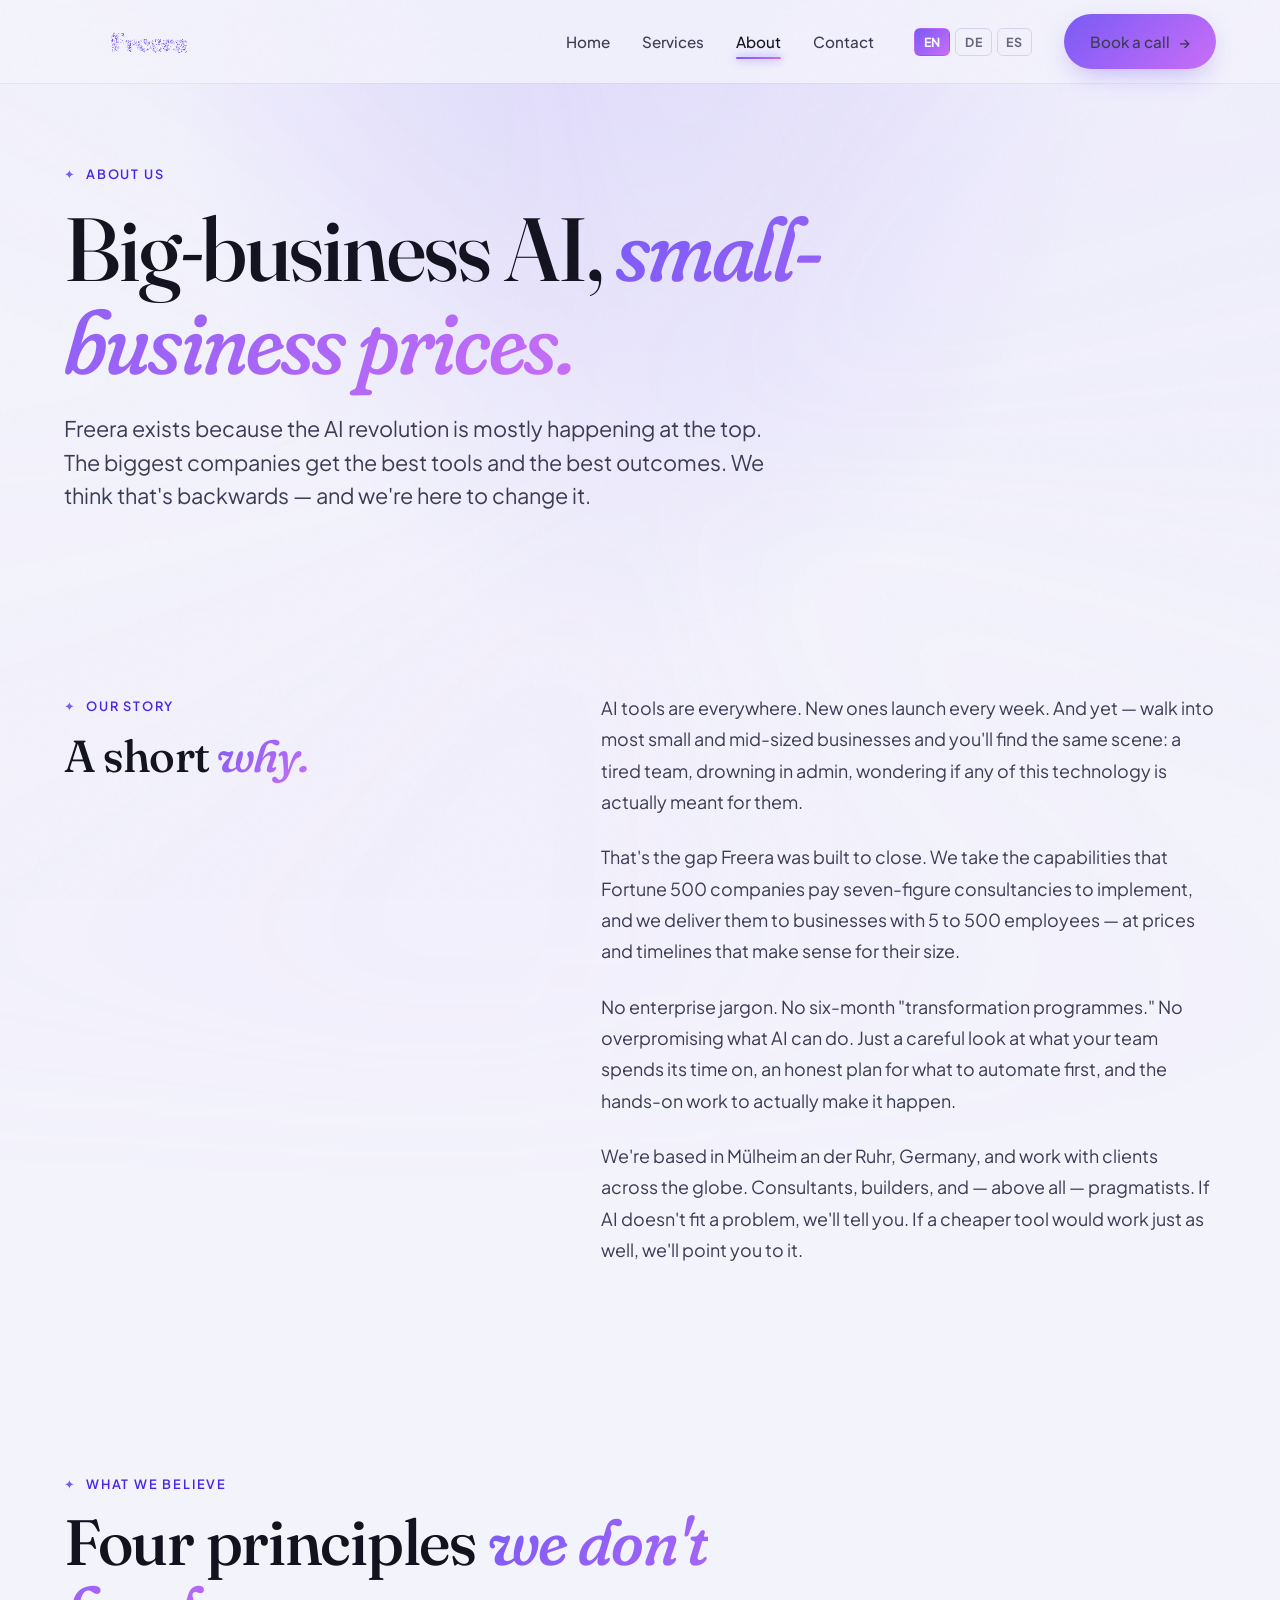
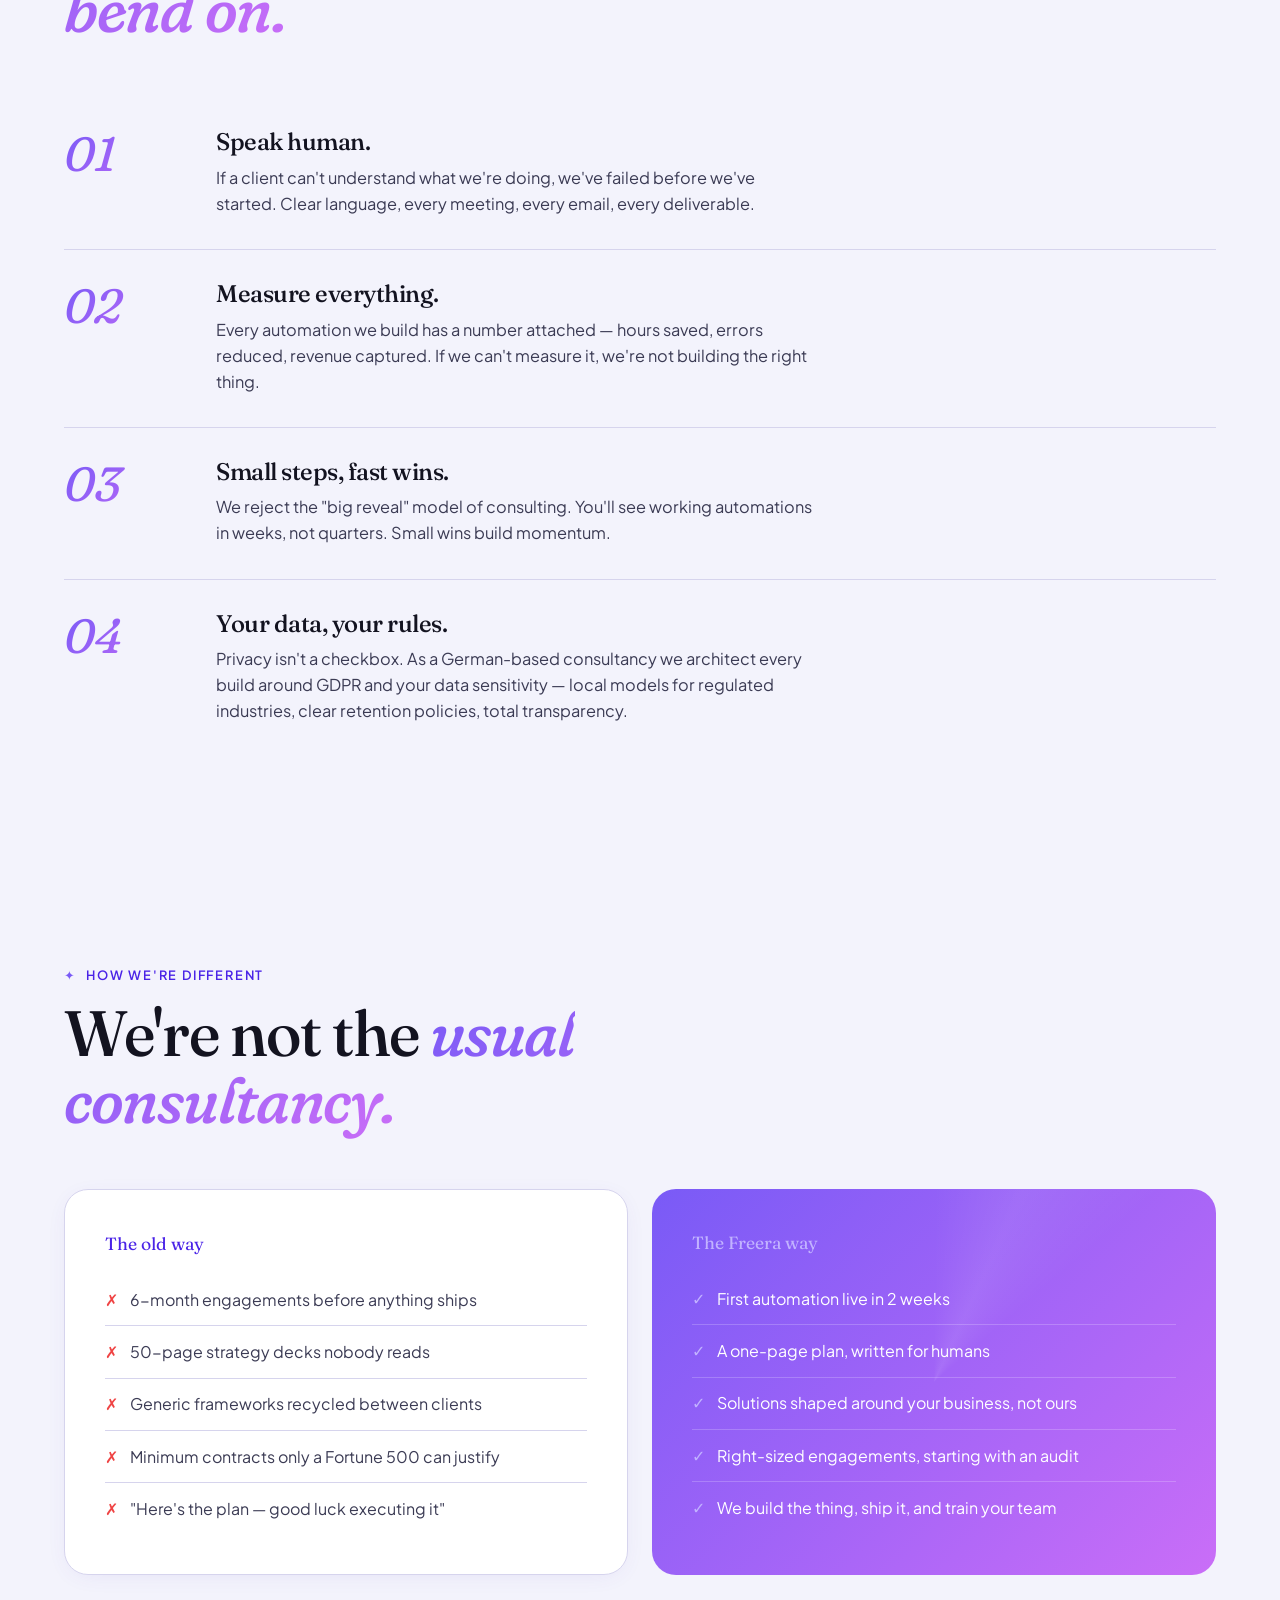
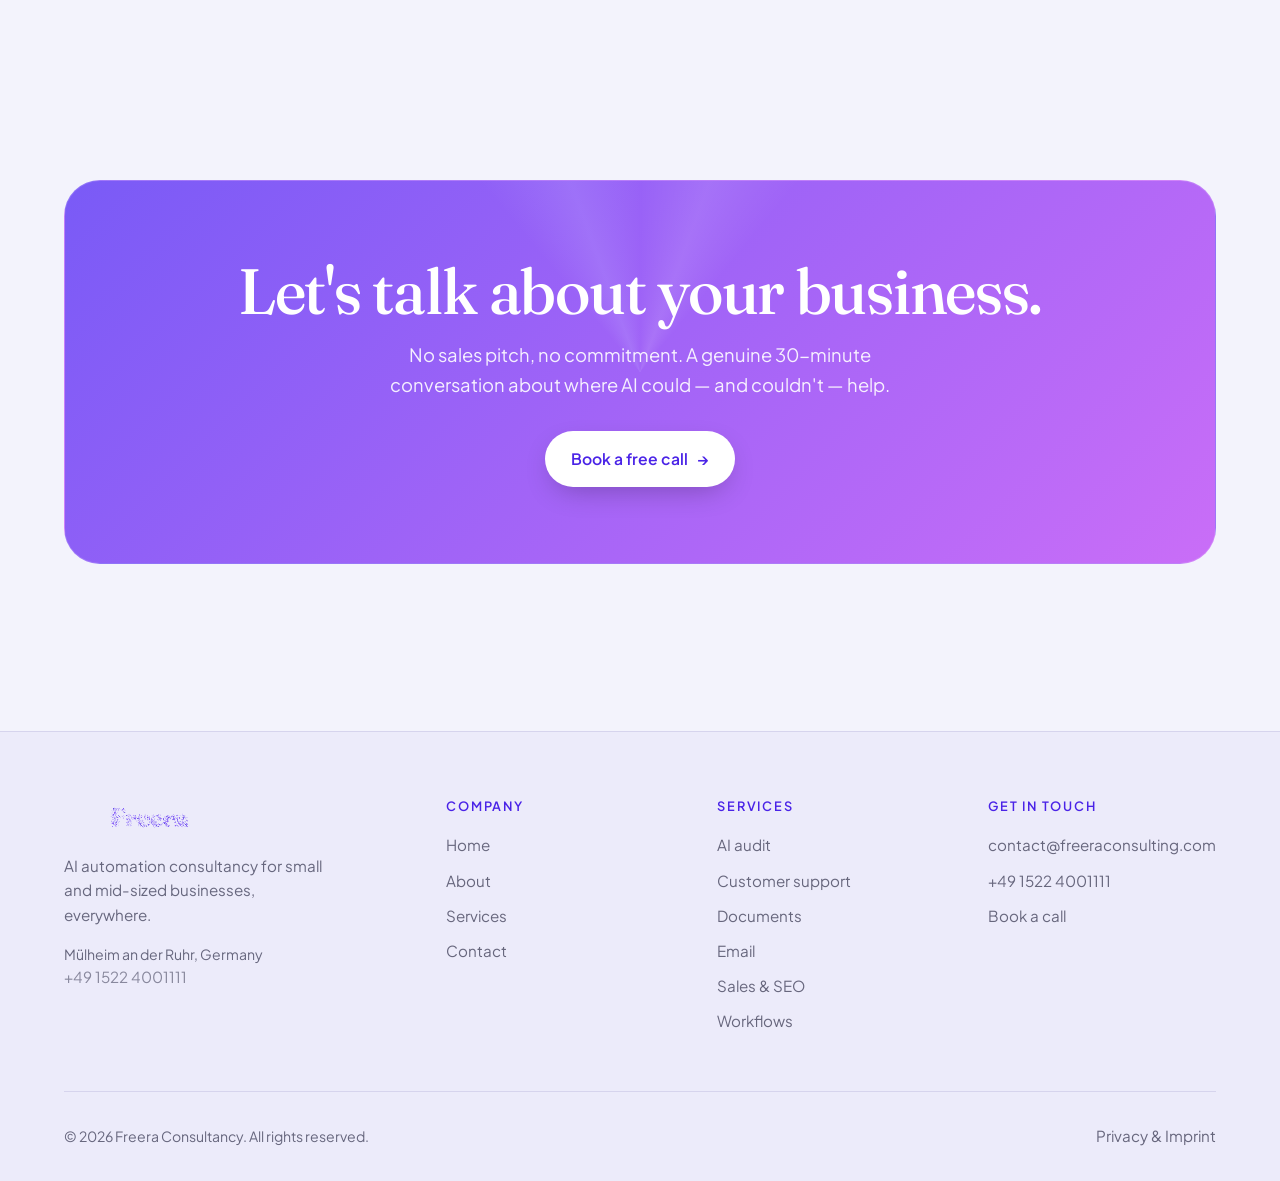
==== commit 132a9892: "Add files via upload" ====
--- a/about.html
+++ b/about.html
@@ -4,7 +4,7 @@
 <meta charset="UTF-8">
 <meta name="viewport" content="width=device-width, initial-scale=1.0">
 <title>About — Freera AI Automation Consulting</title>
-<meta name="description" content="Freera delivers enterprise-grade AI to small and mid-sized businesses. No jargon, no six-month transformations — just measurable automations, in weeks.">
+<meta name="description" content="Freera delivers enterprise-grade AI to small and mid-sized businesses. Based in Mülheim an der Ruhr, Germany. No jargon, no six-month transformations — just results, in weeks.">
 <link rel="preconnect" href="https://fonts.googleapis.com">
 <link rel="preconnect" href="https://fonts.gstatic.com" crossorigin>
 <link href="https://fonts.googleapis.com/css2?family=Fraunces:ital,opsz,wght@0,9..144,400;0,9..144,500;0,9..144,600;0,9..144,700;0,9..144,900;1,9..144,500;1,9..144,700&family=Plus+Jakarta+Sans:wght@400;500;600;700&display=swap" rel="stylesheet">
@@ -18,11 +18,18 @@
       <canvas class="nav-logo-brand" id="navLogo" width="640" height="160"></canvas>
     </a>
     <ul class="nav-links" id="navLinks">
-      <li><a href="index.html">Home</a></li>
-      <li><a href="services.html">Services</a></li>
-      <li><a href="about.html" class="active">About</a></li>
-      <li><a href="contact.html">Contact</a></li>
-      <li><a href="contact.html" class="btn btn-primary">Book a call <span class="btn-arrow">→</span></a></li>
+      <li><a href="index.html" data-i18n="nav_home">Home</a></li>
+      <li><a href="services.html" data-i18n="nav_services">Services</a></li>
+      <li><a href="about.html" class="active" data-i18n="nav_about">About</a></li>
+      <li><a href="contact.html" data-i18n="nav_contact">Contact</a></li>
+      <li>
+        <div class="lang-switcher">
+          <button class="lang-btn active" data-lang="en" onclick="applyLang('en')">EN</button>
+          <button class="lang-btn" data-lang="de" onclick="applyLang('de')">DE</button>
+          <button class="lang-btn" data-lang="es" onclick="applyLang('es')">ES</button>
+        </div>
+      </li>
+      <li><a href="contact.html" class="btn btn-primary" data-i18n="nav_book">Book a call <span class="btn-arrow">→</span></a></li>
     </ul>
     <button class="nav-toggle" onclick="document.getElementById('navLinks').classList.toggle('open')">☰</button>
   </div>
@@ -30,26 +37,26 @@
 
 <section class="hero">
   <div class="container">
-    <div style="max-width: 900px;" class="animate-in">
-      <span class="eyebrow">About us</span>
-      <h1 class="display-xl" style="margin: 1rem 0 1.5rem;">Big-business AI, <span class="italic">small-business prices.</span></h1>
-      <p class="lead" style="max-width: 720px; font-size: 1.35rem;">Freera exists because the AI revolution is mostly happening at the top. The biggest companies get the best tools, the best consultants, and the best outcomes. We think that's backwards — and we're here to change it.</p>
+    <div style="max-width:900px;" class="animate-in">
+      <span class="eyebrow" data-i18n="nav_about">About us</span>
+      <h1 class="display-xl" style="margin:1rem 0 1.5rem;">Big-business AI, <span class="italic">small-business prices.</span></h1>
+      <p class="lead" style="max-width:720px; font-size:1.35rem;">Freera exists because the AI revolution is mostly happening at the top. The biggest companies get the best tools and the best outcomes. We think that's backwards — and we're here to change it.</p>
     </div>
   </div>
 </section>
 
 <section>
   <div class="container">
-    <div style="display: grid; grid-template-columns: 1fr 1.3fr; gap: 4rem; align-items: start;" class="story-grid">
-      <div style="position: sticky; top: 100px;">
+    <div style="display:grid; grid-template-columns:1fr 1.3fr; gap:4rem; align-items:start;" class="story-grid">
+      <div style="position:sticky; top:100px;">
         <span class="eyebrow">Our story</span>
-        <h2 class="display-md" style="margin-top: 1rem;">A short <span class="italic">why.</span></h2>
+        <h2 class="display-md" style="margin-top:1rem;">A short <span class="italic">why.</span></h2>
       </div>
-      <div style="font-size: 1.12rem; line-height: 1.75; color: var(--muted-strong);">
-        <p style="margin-bottom: 1.5rem;">AI tools are everywhere. New ones launch every week. And yet — walk into most small and mid-sized businesses and you'll find the same scene: a tired team, drowning in admin, wondering if any of this technology is actually meant for them.</p>
-        <p style="margin-bottom: 1.5rem;">That's the gap Freera was built to close. We take the capabilities that Fortune 500 companies pay seven-figure consultancies to implement, and we deliver them to businesses with 5 to 500 employees — at prices and timelines that make sense for their size.</p>
-        <p style="margin-bottom: 1.5rem;">No enterprise jargon. No six-month "transformation programmes." No overpromising what AI can do. Just a careful look at what your team spends its time on, an honest plan for what to automate first, and the hands-on work to actually make it happen.</p>
-        <p>We're based in Mülheim an der Ruhr, Germany, and work with clients across the globe. Consultants, builders, and — above all — pragmatists. If AI doesn't fit a problem, we'll tell you. If a cheaper tool would work just as well, we'll point you to it. We'd rather build a long relationship than close a short deal.</p>
+      <div style="font-size:1.12rem; line-height:1.75; color:var(--muted-strong);">
+        <p style="margin-bottom:1.5rem;">AI tools are everywhere. New ones launch every week. And yet — walk into most small and mid-sized businesses and you'll find the same scene: a tired team, drowning in admin, wondering if any of this technology is actually meant for them.</p>
+        <p style="margin-bottom:1.5rem;">That's the gap Freera was built to close. We take the capabilities that Fortune 500 companies pay seven-figure consultancies to implement, and we deliver them to businesses with 5 to 500 employees — at prices and timelines that make sense for their size.</p>
+        <p style="margin-bottom:1.5rem;">No enterprise jargon. No six-month "transformation programmes." No overpromising what AI can do. Just a careful look at what your team spends its time on, an honest plan for what to automate first, and the hands-on work to actually make it happen.</p>
+        <p>We're based in Mülheim an der Ruhr, Germany, and work with clients across the globe. Consultants, builders, and — above all — pragmatists. If AI doesn't fit a problem, we'll tell you. If a cheaper tool would work just as well, we'll point you to it.</p>
       </div>
     </div>
   </div>
@@ -62,10 +69,10 @@
       <h2 class="display-lg">Four principles <span class="italic">we don't bend on.</span></h2>
     </div>
     <div>
-      <div class="value-block"><div class="value-num">01</div><div><h3>Speak human.</h3><p>If a client can't understand what we're doing, we've failed before we've started. Clear English, every meeting, every email, every deliverable. If we use a technical term, we define it.</p></div></div>
-      <div class="value-block"><div class="value-num">02</div><div><h3>Measure everything.</h3><p>Every automation we build has a number attached — hours saved, errors reduced, revenue captured, response time cut. If we can't measure it, we're not building the right thing.</p></div></div>
-      <div class="value-block"><div class="value-num">03</div><div><h3>Small steps, fast wins.</h3><p>We reject the "big reveal" model of consulting. You'll see working automations in weeks, not quarters. Small wins build momentum — and let us course-correct quickly if something isn't landing.</p></div></div>
-      <div class="value-block"><div class="value-num">04</div><div><h3>Your data, your rules.</h3><p>Privacy isn't a checkbox for us. As a German-based consultancy, we architect every build around GDPR and your data sensitivity — local models for regulated industries, clear retention policies, and total transparency on what goes where.</p></div></div>
+      <div class="value-block"><div class="value-num">01</div><div><h3>Speak human.</h3><p>If a client can't understand what we're doing, we've failed before we've started. Clear language, every meeting, every email, every deliverable.</p></div></div>
+      <div class="value-block"><div class="value-num">02</div><div><h3>Measure everything.</h3><p>Every automation we build has a number attached — hours saved, errors reduced, revenue captured. If we can't measure it, we're not building the right thing.</p></div></div>
+      <div class="value-block"><div class="value-num">03</div><div><h3>Small steps, fast wins.</h3><p>We reject the "big reveal" model of consulting. You'll see working automations in weeks, not quarters. Small wins build momentum.</p></div></div>
+      <div class="value-block"><div class="value-num">04</div><div><h3>Your data, your rules.</h3><p>Privacy isn't a checkbox. As a German-based consultancy we architect every build around GDPR and your data sensitivity — local models for regulated industries, clear retention policies, total transparency.</p></div></div>
     </div>
   </div>
 </section>
@@ -78,7 +85,7 @@
     </div>
     <div class="grid-2">
       <div class="comp-card comp-old">
-        <div class="label-tag" style="font-family: var(--font-display); font-size: 1.1rem; margin-bottom: 1rem;">The old way</div>
+        <div class="label-tag" style="font-family:var(--font-display); font-size:1.1rem; margin-bottom:1rem; color:var(--purple-deep);">The old way</div>
         <ul>
           <li><span class="x">✗</span> 6-month engagements before anything ships</li>
           <li><span class="x">✗</span> 50-page strategy decks nobody reads</li>
@@ -88,7 +95,7 @@
         </ul>
       </div>
       <div class="comp-card comp-new">
-        <div class="label-tag" style="font-family: var(--font-display); font-size: 1.1rem; margin-bottom: 1rem;">The Freera way</div>
+        <div class="label-tag" style="font-family:var(--font-display); font-size:1.1rem; margin-bottom:1rem;">The Freera way</div>
         <ul>
           <li><span class="check-big">✓</span> First automation live in 2 weeks</li>
           <li><span class="check-big">✓</span> A one-page plan, written for humans</li>
@@ -116,60 +123,50 @@
     <div class="footer-grid">
       <div>
         <canvas class="footer-logo-canvas" id="footerLogo" width="640" height="160"></canvas>
-        <p class="footer-tagline">AI automation consultancy for small and mid-sized businesses, everywhere.</p>
-        <address class="footer-address">
-          <strong>Freera Consultancy</strong><br>
-          [Street name &amp; number]<br>
-          45475 Mülheim an der Ruhr<br>
-          Germany
+        <p class="footer-tagline" data-i18n="footer_tagline">AI automation consultancy for small and mid-sized businesses, everywhere.</p>
+        <address style="font-style:normal; font-size:0.88rem; color:var(--muted); line-height:1.6; margin-top:0.8rem;">
+          Mülheim an der Ruhr, Germany<br>
+          <a href="tel:+4915224001111" style="color:var(--muted);">+49 1522 4001111</a>
         </address>
       </div>
-      <div>
-        <h5>Company</h5>
-        <ul>
-          <li><a href="index.html">Home</a></li>
-          <li><a href="about.html">About</a></li>
-          <li><a href="services.html">Services</a></li>
-          <li><a href="contact.html">Contact</a></li>
-        </ul>
-      </div>
-      <div>
-        <h5>Services</h5>
-        <ul>
-          <li><a href="services.html">AI audit</a></li>
-          <li><a href="services.html">Voice agents</a></li>
-          <li><a href="services.html">Documents</a></li>
-          <li><a href="services.html">Email</a></li>
-          <li><a href="services.html">Workflows</a></li>
-        </ul>
-      </div>
-      <div>
-        <h5>Get in touch</h5>
-        <ul>
-          <li><a href="mailto:contact@freeraconsulting.com">contact@freeraconsulting.com</a></li>
-          <li><a href="contact.html">Book a call</a></li>
-        </ul>
-      </div>
+      <div><h5 data-i18n="footer_company">Company</h5><ul>
+        <li><a href="index.html" data-i18n="nav_home">Home</a></li>
+        <li><a href="about.html" data-i18n="nav_about">About</a></li>
+        <li><a href="services.html" data-i18n="nav_services">Services</a></li>
+        <li><a href="contact.html" data-i18n="nav_contact">Contact</a></li>
+      </ul></div>
+      <div><h5 data-i18n="footer_services">Services</h5><ul>
+        <li><a href="services.html">AI audit</a></li>
+        <li><a href="services.html">Customer support</a></li>
+        <li><a href="services.html">Documents</a></li>
+        <li><a href="services.html">Email</a></li>
+        <li><a href="services.html">Sales &amp; SEO</a></li>
+        <li><a href="services.html">Workflows</a></li>
+      </ul></div>
+      <div><h5 data-i18n="footer_contact_h">Get in touch</h5><ul>
+        <li><a href="mailto:contact@freeraconsulting.com">contact@freeraconsulting.com</a></li>
+        <li><a href="tel:+4915224001111">+49 1522 4001111</a></li>
+        <li><a href="contact.html" data-i18n="nav_book">Book a call</a></li>
+      </ul></div>
     </div>
     <div class="footer-bottom">
-      <div>© 2026 Freera Consultancy. All rights reserved.</div>
-      <div style="display: flex; gap: 1.5rem;"><a href="privacy.html">Privacy &amp; Imprint</a></div>
+      <div data-i18n="footer_copy">© 2026 Freera Consultancy. All rights reserved.</div>
+      <div><a href="privacy.html" data-i18n="footer_legal">Privacy &amp; Imprint</a></div>
     </div>
   </div>
 </footer>
 
-<script src="logo.js"></script>
+<script src="logo.js"></script><script src="lang.js"></script>
 <script>
-createFreeraLogo('navLogo',    { text: 'Freera', fontSize: 100, textX: 320, textY: 88, step: 3, interactive: false, sparkles: false, trail: false });
-createFreeraLogo('footerLogo', { text: 'Freera', fontSize: 100, textX: 320, textY: 88, step: 3, interactive: false, sparkles: false, trail: false });
-const applyResp = () => {
-  const s = document.querySelector('.story-grid');
+createFreeraLogo('navLogo',    { text:'Freera', fontSize:100, textX:320, textY:88, step:3, interactive:false, sparkles:false, trail:false });
+createFreeraLogo('footerLogo', { text:'Freera', fontSize:100, textX:320, textY:88, step:3, interactive:false, sparkles:false, trail:false });
+var applyResp = function() {
+  var s = document.querySelector('.story-grid');
   if (s) s.style.gridTemplateColumns = window.innerWidth < 900 ? '1fr' : '1fr 1.3fr';
 };
 applyResp(); window.addEventListener('resize', applyResp);
-document.querySelectorAll('.nav-links a').forEach(a => {
-  a.addEventListener('click', () => document.getElementById('navLinks').classList.remove('open'));
-});
+document.querySelectorAll('.nav-links a').forEach(function(a){a.addEventListener('click',function(){document.getElementById('navLinks').classList.remove('open');});});
+initLang();
 </script>
 </body>
 </html>
--- a/styles.css
+++ b/styles.css
@@ -0,0 +1,811 @@
+/* ==============================================
+   Freera Consultancy — Shared stylesheet
+   Light lavender theme · purple accents
+   ============================================== */
+
+:root {
+  --bg: hsl(240 60% 97%);
+  --bg-1: hsl(0 0% 100%);
+  --bg-2: hsl(245 60% 95%);
+  --card: hsl(0 0% 100%);
+  --purple-bright: hsl(262 90% 75%);
+  --purple: hsl(252 90% 66%);
+  --purple-deep: hsl(252 80% 52%);
+  --purple-pale: hsl(252 100% 85%);
+  --purple-mist: hsl(252 100% 94%);
+  --ink: hsl(240 25% 10%);
+  --muted: hsl(240 10% 45%);
+  --muted-strong: hsl(240 18% 28%);
+  --border: hsl(245 40% 88%);
+  --border-strong: hsl(252 50% 78%);
+  --glow: hsl(252 90% 70% / 0.35);
+  --font-display: 'Fraunces', Georgia, serif;
+  --font-body: 'Plus Jakarta Sans', system-ui, sans-serif;
+  --container: 1200px;
+  --radius: 14px;
+  --radius-lg: 24px;
+  --radius-xl: 36px;
+}
+
+* { margin: 0; padding: 0; box-sizing: border-box; }
+html { scroll-behavior: smooth; }
+body {
+  font-family: var(--font-body);
+  color: var(--ink);
+  background: var(--bg);
+  background-image: radial-gradient(ellipse at 50% -20%, hsl(252 90% 80% / 0.32), transparent 55%);
+  background-attachment: fixed;
+  line-height: 1.6;
+  -webkit-font-smoothing: antialiased;
+  overflow-x: hidden;
+  position: relative;
+}
+body::before {
+  content: ''; position: fixed; inset: -20%;
+  pointer-events: none; z-index: 0;
+  background: conic-gradient(from 0deg at 50% 50%,
+    transparent 0deg, hsl(252 90% 80% / 0.08) 60deg,
+    transparent 120deg, hsl(280 80% 80% / 0.06) 200deg,
+    transparent 280deg, hsl(252 90% 70% / 0.07) 340deg, transparent 360deg);
+  animation: auroraSpin 40s linear infinite;
+  filter: blur(80px);
+  opacity: 0.7;
+}
+body::after {
+  content: ''; position: fixed; inset: 0;
+  pointer-events: none; z-index: 1000; opacity: 0.02;
+  background-image: url("data:image/svg+xml,%3Csvg viewBox='0 0 200 200' xmlns='http://www.w3.org/2000/svg'%3E%3Cfilter id='n'%3E%3CfeTurbulence type='fractalNoise' baseFrequency='0.9' numOctaves='3'/%3E%3C/filter%3E%3Crect width='100%25' height='100%25' filter='url(%23n)'/%3E%3C/svg%3E");
+}
+@keyframes auroraSpin { to { transform: rotate(360deg); } }
+@keyframes spinSlow { to { transform: rotate(360deg); } }
+@keyframes ringSpin { to { transform: rotate(360deg); } }
+@keyframes fadeUp { from { opacity: 0; transform: translateY(20px); } to { opacity: 1; transform: translateY(0); } }
+
+a { color: inherit; text-decoration: none; }
+img { max-width: 100%; display: block; }
+button { font-family: inherit; cursor: pointer; border: none; background: none; color: inherit; }
+
+.display-xl, .display-lg, .display-md, h1, h2, h3 {
+  font-family: var(--font-display); font-weight: 500;
+  line-height: 1.04; letter-spacing: -0.02em; color: var(--ink);
+}
+.display-xl { font-size: clamp(3rem, 7vw, 6rem); }
+.display-lg { font-size: clamp(2.5rem, 5vw, 4.2rem); }
+.display-md { font-size: clamp(2rem, 3.5vw, 3rem); }
+
+.italic {
+  font-style: italic;
+  font-variation-settings: "SOFT" 100, "WONK" 1;
+  background: linear-gradient(135deg, var(--purple), hsl(280 90% 70%));
+  -webkit-background-clip: text; background-clip: text;
+  -webkit-text-fill-color: transparent;
+}
+
+.eyebrow {
+  font-family: var(--font-body); font-size: 0.8rem;
+  font-weight: 600; letter-spacing: 0.14em;
+  text-transform: uppercase; color: var(--purple-deep);
+  display: inline-flex; align-items: center; gap: 0.6rem;
+}
+.eyebrow::before {
+  content: '✦'; display: inline-block;
+  animation: spinSlow 8s linear infinite; color: var(--purple);
+}
+
+.lead {
+  font-size: clamp(1.1rem, 1.5vw, 1.3rem);
+  color: var(--muted-strong);
+  max-width: 620px; line-height: 1.55;
+}
+
+.container { max-width: var(--container); margin: 0 auto; padding: 0 1.5rem; position: relative; z-index: 2; }
+section { padding: clamp(4rem, 8vw, 7rem) 0; position: relative; z-index: 2; }
+
+/* ============== NAVIGATION ============== */
+.nav {
+  position: sticky; top: 0; z-index: 100;
+  background: hsl(240 60% 97% / 0.82);
+  backdrop-filter: blur(16px) saturate(140%);
+  -webkit-backdrop-filter: blur(16px) saturate(140%);
+  box-shadow: 0 1px 0 hsl(252 50% 70% / 0.12);
+}
+.nav-inner {
+  display: flex; align-items: center; justify-content: space-between;
+  padding: 0.9rem 1.5rem; max-width: var(--container); margin: 0 auto;
+}
+.nav-logo { display: flex; align-items: center; gap: 0.7rem; cursor: pointer; transition: opacity 0.2s; }
+.nav-logo:hover { opacity: 0.85; }
+.nav-logo-brand { width: 170px; height: 42px; display: block; }
+.nav-links { display: flex; gap: 2rem; list-style: none; align-items: center; }
+.nav-links a {
+  font-size: 0.95rem; font-weight: 500;
+  color: var(--muted-strong);
+  transition: color 0.2s; position: relative; cursor: pointer;
+}
+.nav-links a:hover, .nav-links a.active { color: var(--ink); }
+.nav-links a.active::after {
+  content: ''; position: absolute; bottom: -8px; left: 0; right: 0;
+  height: 2px;
+  background: linear-gradient(90deg, var(--purple), hsl(280 90% 70%));
+  border-radius: 2px;
+  box-shadow: 0 0 10px var(--purple);
+}
+.nav-toggle { display: none; font-size: 1.5rem; color: var(--ink); }
+
+/* ============== BUTTONS ============== */
+.btn {
+  display: inline-flex; align-items: center; gap: 0.6rem;
+  padding: 0.95rem 1.6rem; font-size: 0.98rem; font-weight: 600;
+  border-radius: 999px;
+  transition: all 0.25s cubic-bezier(0.4, 0, 0.2, 1);
+  white-space: nowrap; cursor: pointer; position: relative;
+}
+.btn-primary {
+  background: linear-gradient(135deg, var(--purple), hsl(280 90% 70%));
+  color: #fff;
+  box-shadow: 0 10px 30px -10px hsl(252 90% 60% / 0.45);
+}
+.btn-primary:hover {
+  transform: translateY(-2px);
+  box-shadow: 0 16px 40px -12px hsl(252 90% 55% / 0.55);
+}
+.btn-primary::before {
+  content: ''; position: absolute; inset: -2px;
+  border-radius: inherit;
+  background: conic-gradient(from 0deg, transparent, var(--purple-bright), transparent 60deg, transparent 300deg, var(--purple-pale), transparent 360deg);
+  z-index: -1; opacity: 0; transition: opacity 0.3s;
+  animation: spinSlow 3s linear infinite;
+}
+.btn-primary:hover::before { opacity: 1; }
+.btn-outline {
+  background: transparent; color: var(--ink);
+  border: 1.5px solid var(--border-strong);
+}
+.btn-outline:hover {
+  border-color: var(--purple);
+  background: hsl(252 100% 96%);
+}
+.btn-arrow { transition: transform 0.25s; display: inline-block; }
+.btn:hover .btn-arrow { transform: translateX(4px); }
+
+/* ============== HERO ============== */
+.hero { padding: clamp(3rem, 6vw, 6rem) 0; position: relative; overflow: hidden; }
+.hero-grid { display: grid; grid-template-columns: 1.05fr 1fr; gap: 3rem; align-items: center; }
+.hero-title {
+  font-size: clamp(2.8rem, 6vw, 5.2rem);
+  font-weight: 500; line-height: 1.02;
+  letter-spacing: -0.025em; margin: 1.25rem 0 1.75rem;
+}
+.hero-title .highlight {
+  font-style: italic;
+  font-variation-settings: "SOFT" 100, "WONK" 1;
+  background: linear-gradient(135deg, var(--purple), hsl(280 90% 70%));
+  -webkit-background-clip: text; background-clip: text;
+  -webkit-text-fill-color: transparent;
+  position: relative; display: inline-block;
+}
+.hero-ctas { display: flex; gap: 1rem; margin-top: 2.2rem; flex-wrap: wrap; }
+.hero-visual {
+  position: relative; aspect-ratio: 1/1;
+  max-width: 500px; margin-left: auto;
+  display: flex; align-items: center; justify-content: center;
+}
+.hero-rings {
+  position: absolute; inset: 0;
+  display: flex; align-items: center; justify-content: center;
+  pointer-events: none;
+}
+.ring { position: absolute; border-radius: 50%; border: 1px solid hsl(252 90% 75% / 0.32); }
+.ring-1 { width: 88%; height: 88%; animation: ringSpin 30s linear infinite; }
+.ring-2 { width: 70%; height: 70%; animation: ringSpin 20s linear infinite reverse; border-color: hsl(252 100% 85% / 0.5); }
+.ring-3 { width: 54%; height: 54%; animation: ringSpin 15s linear infinite; border-color: hsl(252 90% 66% / 0.35); }
+.ring::before, .ring::after {
+  content: ''; position: absolute;
+  width: 8px; height: 8px; border-radius: 50%;
+  background: var(--purple-bright); box-shadow: 0 0 12px var(--purple-bright);
+}
+.ring-1::before { top: -4px; left: 50%; transform: translateX(-50%); }
+.ring-2::after { bottom: -4px; left: 50%; transform: translateX(-50%); background: var(--purple-pale); box-shadow: 0 0 10px var(--purple-pale); }
+.ring-3::before { right: -4px; top: 50%; transform: translateY(-50%); background: var(--purple); box-shadow: 0 0 14px var(--purple); }
+.hero-logo-canvas { width: 100%; max-width: 420px; aspect-ratio: 4/1; background: transparent; }
+.hero-visual::before {
+  content: ''; position: absolute;
+  width: 60%; height: 60%;
+  background: radial-gradient(circle, hsl(252 90% 75% / 0.38), transparent 70%);
+  filter: blur(40px); pointer-events: none;
+}
+
+/* ============== VALUE STRIP ============== */
+.value-strip {
+  padding: 2rem 0;
+  background: linear-gradient(90deg, transparent, hsl(252 90% 75% / 0.15), transparent);
+  border-top: 1px solid var(--border);
+  border-bottom: 1px solid var(--border);
+  position: relative; z-index: 2;
+}
+.value-strip-inner { display: flex; justify-content: space-around; align-items: center; gap: 2rem; flex-wrap: wrap; }
+.value-item { display: flex; align-items: center; gap: 0.7rem; font-size: 0.95rem; color: var(--muted-strong); }
+.value-icon {
+  width: 36px; height: 36px;
+  display: flex; align-items: center; justify-content: center;
+  font-size: 1.1rem; border-radius: 10px;
+  background: hsl(252 90% 75% / 0.15);
+  border: 1px solid var(--border); position: relative;
+}
+.value-icon::before {
+  content: ''; position: absolute; inset: -2px;
+  border-radius: inherit;
+  background: conic-gradient(from 0deg, transparent, var(--purple-bright), transparent 120deg);
+  z-index: -1; animation: spinSlow 4s linear infinite; opacity: 0.6;
+}
+
+/* ============== LOGO MARQUEE (callbert.ai-style) ============== */
+.logo-marquee-section {
+  padding: 3.5rem 0 3rem;
+  background: hsl(0 0% 100%);
+  border-top: 1px solid var(--border);
+  border-bottom: 1px solid var(--border);
+}
+.marquee-label {
+  text-align: center; margin-bottom: 2rem;
+  font-family: var(--font-body); font-size: 0.78rem;
+  font-weight: 600; letter-spacing: 0.18em;
+  text-transform: uppercase; color: var(--muted);
+}
+.marquee-label::before, .marquee-label::after {
+  content: '·'; margin: 0 0.8rem; color: var(--purple);
+}
+.logo-marquee {
+  overflow: hidden; width: 100%;
+  position: relative;
+  -webkit-mask-image: linear-gradient(90deg, transparent, #000 10%, #000 90%, transparent);
+  mask-image: linear-gradient(90deg, transparent, #000 10%, #000 90%, transparent);
+}
+.logo-track {
+  display: flex; gap: 4rem;
+  animation: logoScroll 35s linear infinite;
+  width: max-content;
+  align-items: center;
+}
+.logo-marquee:hover .logo-track { animation-play-state: paused; }
+@keyframes logoScroll {
+  from { transform: translateX(0); }
+  to { transform: translateX(-50%); }
+}
+.client-logo {
+  display: flex; align-items: center; gap: 0.65rem;
+  flex-shrink: 0; opacity: 0.55;
+  transition: opacity 0.3s;
+  color: var(--muted-strong);
+  white-space: nowrap;
+  font-family: var(--font-body);
+  font-weight: 700; font-size: 1.05rem;
+  letter-spacing: -0.01em;
+}
+.client-logo:hover { opacity: 1; color: var(--purple-deep); }
+.client-logo svg { width: 28px; height: 28px; flex-shrink: 0; }
+.client-logo-label {
+  font-size: 0.72rem; font-weight: 500;
+  color: var(--muted); letter-spacing: 0.06em;
+  display: block; margin-top: 2px; text-transform: uppercase;
+}
+.client-logo-stack { display: flex; flex-direction: column; line-height: 1; }
+
+/* ============== CARDS ============== */
+.card {
+  background: var(--card);
+  border: 1px solid var(--border);
+  border-radius: var(--radius-lg); padding: 2rem;
+  transition: all 0.3s cubic-bezier(0.4, 0, 0.2, 1);
+  position: relative; overflow: hidden;
+  box-shadow: 0 4px 24px -8px hsl(252 50% 50% / 0.12);
+}
+.card::before {
+  content: ''; position: absolute; inset: -1px;
+  border-radius: inherit;
+  background: conic-gradient(from 0deg, transparent 340deg, var(--purple-bright), transparent 20deg);
+  opacity: 0; transition: opacity 0.3s;
+  animation: spinSlow 4s linear infinite; z-index: 0;
+}
+.card::after {
+  content: ''; position: absolute; inset: 1px;
+  border-radius: calc(var(--radius-lg) - 1px);
+  background: var(--card); z-index: 0;
+}
+.card > * { position: relative; z-index: 1; }
+.card:hover {
+  transform: translateY(-6px);
+  border-color: transparent;
+  box-shadow: 0 16px 48px -12px hsl(252 60% 50% / 0.22);
+}
+.card:hover::before { opacity: 1; }
+.card-icon {
+  width: 58px; height: 58px; border-radius: 16px;
+  display: flex; align-items: center; justify-content: center;
+  margin-bottom: 1.25rem; font-size: 1.65rem; position: relative;
+  background: linear-gradient(135deg, hsl(252 90% 75% / 0.18), hsl(252 90% 66% / 0.08));
+  border: 1px solid var(--border);
+}
+.card-icon::before {
+  content: ''; position: absolute; inset: -3px;
+  border-radius: inherit;
+  background: conic-gradient(from 0deg, transparent, var(--purple-pale), transparent 90deg);
+  z-index: -1; animation: spinSlow 6s linear infinite; opacity: 0.4;
+}
+.card h3 { font-size: 1.5rem; margin-bottom: 0.6rem; font-weight: 600; color: var(--ink); }
+.card p { color: var(--muted-strong); font-size: 0.98rem; line-height: 1.6; }
+
+.section-head { max-width: 720px; margin-bottom: 3.5rem; }
+.section-head .eyebrow { margin-bottom: 0.9rem; }
+.section-head h2 { margin-bottom: 1.1rem; }
+.grid-3 { display: grid; grid-template-columns: repeat(3, 1fr); gap: 1.5rem; }
+.grid-2 { display: grid; grid-template-columns: repeat(2, 1fr); gap: 1.5rem; }
+
+/* ============== PILLS ============== */
+.pills { display: flex; flex-wrap: wrap; gap: 0.7rem; margin-top: 1.5rem; }
+.pill {
+  display: inline-flex; align-items: center; gap: 0.4rem;
+  padding: 0.6rem 1.2rem; background: hsl(0 0% 100%);
+  border: 1px solid var(--border); border-radius: 999px;
+  font-size: 0.95rem; font-weight: 500;
+  transition: all 0.2s; color: var(--muted-strong);
+}
+.pill:hover {
+  background: hsl(252 90% 75% / 0.12);
+  color: var(--ink);
+  border-color: var(--purple);
+  transform: translateY(-2px);
+  box-shadow: 0 6px 20px -8px var(--glow);
+}
+.pill-emoji { font-size: 1.1rem; }
+
+/* ============== STEPS ============== */
+.steps { display: grid; grid-template-columns: repeat(4, 1fr); gap: 1.25rem; }
+.step {
+  padding: 1.75rem; background: var(--card);
+  border-radius: var(--radius); border: 1px solid var(--border);
+  position: relative; overflow: hidden;
+  box-shadow: 0 4px 24px -8px hsl(252 50% 50% / 0.12);
+  transition: transform 0.3s, box-shadow 0.3s;
+}
+.step:hover { transform: translateY(-4px); box-shadow: 0 12px 36px -10px hsl(252 55% 50% / 0.18); }
+.step-num-wrap {
+  position: relative; width: 60px; height: 60px;
+  margin-bottom: 1rem;
+  display: flex; align-items: center; justify-content: center;
+}
+.step-num {
+  font-family: var(--font-display);
+  font-size: 2rem; font-weight: 600;
+  line-height: 1; font-style: italic;
+  background: linear-gradient(135deg, var(--purple), hsl(280 90% 70%));
+  -webkit-background-clip: text; background-clip: text;
+  -webkit-text-fill-color: transparent; z-index: 2;
+}
+.step-num-wrap::before {
+  content: ''; position: absolute; inset: 0;
+  border-radius: 50%;
+  border: 1px dashed var(--border-strong);
+  animation: spinSlow 12s linear infinite;
+}
+.step-num-wrap::after {
+  content: ''; position: absolute;
+  top: -2px; left: 50%;
+  width: 6px; height: 6px; margin-left: -3px;
+  background: var(--purple-bright); border-radius: 50%;
+  box-shadow: 0 0 10px var(--purple-bright);
+  transform-origin: 3px 32px;
+  animation: spinSlow 12s linear infinite;
+}
+.step h4 { font-size: 1.15rem; font-weight: 600; margin-bottom: 0.4rem; color: var(--ink); }
+.step p { font-size: 0.92rem; color: var(--muted); }
+
+/* ============== STATS ============== */
+.stat-strip {
+  background: linear-gradient(135deg, hsl(245 60% 95%), hsl(0 0% 100%));
+  border: 1px solid var(--border);
+  border-radius: var(--radius-xl); padding: 3rem;
+  display: grid; grid-template-columns: repeat(4, 1fr); gap: 2rem;
+  position: relative; overflow: hidden;
+  box-shadow: 0 8px 40px -12px hsl(252 50% 50% / 0.15);
+}
+.stat-strip::before {
+  content: ''; position: absolute; inset: -50%;
+  background: conic-gradient(from 0deg,
+    transparent 0deg, hsl(252 90% 75% / 0.22) 45deg,
+    transparent 90deg, transparent 270deg,
+    hsl(252 100% 85% / 0.18) 315deg, transparent 360deg);
+  animation: auroraSpin 25s linear infinite; pointer-events: none;
+}
+.stat-item { position: relative; z-index: 1; }
+.stat-num-wrap { position: relative; display: inline-block; margin-bottom: 0.4rem; }
+.stat-num {
+  font-family: var(--font-display);
+  font-size: clamp(2.5rem, 4vw, 3.5rem);
+  font-weight: 500; line-height: 1;
+  background: linear-gradient(135deg, var(--purple), hsl(280 90% 70%));
+  -webkit-background-clip: text; background-clip: text;
+  -webkit-text-fill-color: transparent;
+}
+.stat-label { font-size: 0.95rem; color: var(--muted-strong); }
+
+/* ============== TESTIMONIALS ============== */
+.testimonials { display: grid; grid-template-columns: repeat(3, 1fr); gap: 1.5rem; }
+.testimonial {
+  background: var(--card);
+  border: 1px solid var(--border);
+  border-radius: var(--radius-lg);
+  padding: 2.2rem 2rem;
+  position: relative; overflow: hidden;
+  box-shadow: 0 4px 24px -8px hsl(252 50% 50% / 0.12);
+  transition: transform 0.3s, box-shadow 0.3s;
+  display: flex; flex-direction: column;
+}
+.testimonial:hover {
+  transform: translateY(-4px);
+  box-shadow: 0 16px 48px -12px hsl(252 60% 50% / 0.22);
+}
+.testimonial::before {
+  content: '"';
+  position: absolute;
+  top: 0.5rem; left: 1.3rem;
+  font-family: var(--font-display);
+  font-size: 5rem;
+  line-height: 1;
+  color: hsl(252 90% 75% / 0.28);
+  font-weight: 900;
+  pointer-events: none;
+}
+.testimonial-quote {
+  font-family: var(--font-display);
+  font-size: 1.1rem;
+  line-height: 1.55;
+  color: var(--ink);
+  margin: 1.5rem 0 1.5rem;
+  position: relative;
+  flex-grow: 1;
+  font-style: italic;
+  font-variation-settings: "SOFT" 50;
+}
+.testimonial-meta {
+  display: flex; align-items: center; gap: 0.85rem;
+  padding-top: 1.2rem;
+  border-top: 1px solid var(--border);
+}
+.testimonial-avatar {
+  width: 44px; height: 44px;
+  border-radius: 50%;
+  background: linear-gradient(135deg, var(--purple), hsl(280 90% 70%));
+  display: flex; align-items: center; justify-content: center;
+  color: #fff; font-weight: 700; font-size: 1rem;
+  flex-shrink: 0;
+  box-shadow: 0 4px 12px -4px var(--glow);
+}
+.testimonial-name { font-weight: 700; font-size: 0.95rem; color: var(--ink); }
+.testimonial-role { font-size: 0.82rem; color: var(--muted); }
+
+/* ============== CTA BLOCK ============== */
+.cta-block {
+  background: linear-gradient(135deg, var(--purple), hsl(280 90% 70%));
+  border-radius: var(--radius-xl);
+  padding: clamp(3rem, 6vw, 5rem);
+  color: #fff; text-align: center;
+  position: relative; overflow: hidden;
+  border: 1px solid hsl(0 0% 100% / 0.15);
+}
+.cta-block::before {
+  content: ''; position: absolute; inset: -50%;
+  background: conic-gradient(from 0deg, transparent, hsl(0 0% 100% / 0.1), transparent 40deg, transparent 320deg, hsl(252 100% 85% / 0.2), transparent 360deg);
+  animation: auroraSpin 18s linear infinite; pointer-events: none;
+}
+.cta-block > * { position: relative; z-index: 1; }
+.cta-block h2 { color: #fff; margin-bottom: 1rem; }
+.cta-block p { color: hsl(0 0% 100% / 0.9); max-width: 540px; margin: 0 auto 2rem; font-size: 1.15rem; }
+.cta-block .btn-primary { background: #fff; color: var(--purple-deep); box-shadow: 0 10px 30px -10px hsl(0 0% 0% / 0.3); }
+.cta-block .btn-primary:hover { background: var(--bg); color: var(--purple-deep); }
+
+/* ============== FOOTER ============== */
+.footer {
+  background: hsl(245 60% 95%);
+  border-top: 1px solid var(--border);
+  color: var(--muted-strong); padding: 4rem 0 2rem;
+  margin-top: 4rem; position: relative; z-index: 2;
+}
+.footer-grid { display: grid; grid-template-columns: 1.5fr 1fr 1fr 1fr; gap: 3rem; margin-bottom: 3rem; }
+.footer h5 {
+  font-size: 0.8rem; font-weight: 600; text-transform: uppercase;
+  letter-spacing: 0.14em; color: var(--purple-deep); margin-bottom: 1rem;
+}
+.footer ul { list-style: none; }
+.footer li { margin-bottom: 0.6rem; }
+.footer a { opacity: 0.75; transition: all 0.2s; font-size: 0.95rem; cursor: pointer; color: var(--muted-strong); }
+.footer a:hover { opacity: 1; color: var(--purple-deep); }
+.footer-logo-canvas { width: 170px; height: 42px; display: block; margin-bottom: 1rem; }
+.footer-tagline { font-size: 0.95rem; max-width: 280px; line-height: 1.6; color: var(--muted); margin-bottom: 1rem; }
+.footer-address {
+  font-size: 0.88rem; color: var(--muted); font-style: normal;
+  line-height: 1.55;
+}
+.footer-address strong { color: var(--muted-strong); font-weight: 600; }
+.footer-bottom {
+  padding-top: 2rem; border-top: 1px solid var(--border);
+  display: flex; justify-content: space-between; align-items: center;
+  font-size: 0.88rem; color: var(--muted); flex-wrap: wrap; gap: 1rem;
+}
+
+/* ============== FORMS ============== */
+.form-wrap {
+  background: hsl(0 0% 100%);
+  border: 1px solid var(--border);
+  border-radius: var(--radius-lg);
+  padding: clamp(2rem, 4vw, 3rem);
+  box-shadow: 0 8px 32px -12px hsl(252 50% 50% / 0.12);
+}
+.form-group { margin-bottom: 1.25rem; }
+.form-group label {
+  display: block; font-size: 0.88rem; font-weight: 600;
+  margin-bottom: 0.5rem; color: var(--muted-strong);
+}
+.form-group input, .form-group select, .form-group textarea {
+  width: 100%; padding: 0.85rem 1rem;
+  border: 1px solid var(--border); border-radius: 10px;
+  background: hsl(0 0% 100%); font-family: inherit;
+  font-size: 0.98rem; color: var(--ink); transition: all 0.2s;
+}
+.form-group input:focus, .form-group select:focus, .form-group textarea:focus {
+  outline: none; border-color: var(--purple);
+  box-shadow: 0 0 0 3px hsl(252 90% 75% / 0.25);
+}
+.form-group textarea { resize: vertical; min-height: 120px; }
+.form-row { display: grid; grid-template-columns: 1fr 1fr; gap: 1rem; }
+
+.contact-grid { display: grid; grid-template-columns: 1fr 1fr; gap: 2rem; align-items: start; }
+.booking-card {
+  background: linear-gradient(135deg, var(--purple), hsl(280 90% 70%));
+  color: #fff; border-radius: var(--radius-lg);
+  padding: clamp(2rem, 4vw, 3rem); position: sticky; top: 100px;
+  overflow: hidden; border: 1px solid hsl(0 0% 100% / 0.15);
+}
+.booking-card::before {
+  content: ''; position: absolute; inset: -50%;
+  background: conic-gradient(from 0deg, transparent, hsl(0 0% 100% / 0.08), transparent 60deg, transparent 300deg, hsl(252 100% 85% / 0.15), transparent 360deg);
+  animation: auroraSpin 20s linear infinite; pointer-events: none;
+}
+.booking-card > * { position: relative; z-index: 1; }
+.booking-card h3 { color: #fff; font-size: 1.8rem; margin-bottom: 1rem; }
+.booking-card p { color: hsl(0 0% 100% / 0.9); margin-bottom: 2rem; font-size: 1rem; }
+.booking-list { list-style: none; margin: 1.5rem 0 2rem; }
+.booking-list li {
+  padding: 0.7rem 0; border-bottom: 1px solid hsl(0 0% 100% / 0.15);
+  display: flex; gap: 0.8rem; align-items: start; font-size: 0.96rem;
+}
+.booking-list li:last-child { border-bottom: none; }
+.check { color: var(--purple-pale); flex-shrink: 0; font-weight: 700; margin-top: 1px; }
+.booking-card .btn-primary { background: #fff; color: var(--purple-deep); }
+.booking-card .btn-primary:hover { background: var(--bg); color: var(--purple-deep); }
+
+/* ============== SERVICE BLOCKS ============== */
+.service-block {
+  display: grid; grid-template-columns: 1fr 1.2fr;
+  gap: 3rem; padding: 3rem 0;
+  border-bottom: 1px solid var(--border); align-items: start;
+}
+.service-block:last-child { border-bottom: none; }
+.service-meta h2 { font-size: 2.2rem; margin-bottom: 0.8rem; }
+.service-meta-intro { color: var(--muted-strong); font-size: 1.05rem; margin-bottom: 1.5rem; }
+.service-price {
+  display: inline-block; padding: 0.5rem 1rem;
+  background: hsl(252 90% 75% / 0.18);
+  border: 1px solid var(--border-strong);
+  border-radius: 999px; font-size: 0.9rem;
+  font-weight: 600; color: var(--purple-deep);
+}
+.service-detail h4 {
+  font-size: 0.82rem; font-weight: 600;
+  text-transform: uppercase; letter-spacing: 0.12em;
+  color: var(--purple-deep); margin-bottom: 1rem;
+}
+.service-detail ul { list-style: none; margin-bottom: 2rem; }
+.service-detail li {
+  padding: 0.8rem 0; border-bottom: 1px dashed var(--border);
+  display: flex; gap: 0.75rem;
+  font-size: 1rem; line-height: 1.5; color: var(--muted-strong);
+}
+.service-detail li::before { content: '→'; color: var(--purple); font-weight: 700; flex-shrink: 0; }
+
+/* ============== ABOUT PAGE VALUES ============== */
+.value-block {
+  padding: 2rem 0; border-bottom: 1px solid var(--border);
+  display: grid; grid-template-columns: 120px 1fr;
+  gap: 2rem; align-items: start;
+}
+.value-block:last-child { border-bottom: none; }
+.value-num {
+  font-family: var(--font-display); font-style: italic;
+  font-size: 3rem; line-height: 1;
+  font-variation-settings: "SOFT" 100, "WONK" 1;
+  background: linear-gradient(135deg, var(--purple), hsl(280 90% 70%));
+  -webkit-background-clip: text; background-clip: text;
+  -webkit-text-fill-color: transparent;
+}
+.value-block h3 { font-size: 1.5rem; margin-bottom: 0.6rem; color: var(--ink); }
+.value-block p { color: var(--muted-strong); font-size: 1.02rem; max-width: 600px; }
+
+/* ============== FAQ ============== */
+.faq-item { border-bottom: 1px solid var(--border); padding: 1.25rem 0; }
+.faq-question {
+  display: flex; justify-content: space-between; align-items: center;
+  cursor: pointer; padding: 0.5rem 0;
+  font-size: 1.1rem; font-weight: 600; user-select: none; color: var(--ink);
+}
+.faq-toggle { color: var(--purple); font-size: 1.5rem; transition: transform 0.25s; }
+.faq-item.open .faq-toggle { transform: rotate(45deg); }
+.faq-answer {
+  max-height: 0; overflow: hidden;
+  transition: max-height 0.3s ease-out, padding-top 0.3s;
+  color: var(--muted-strong); line-height: 1.6;
+}
+.faq-item.open .faq-answer { max-height: 400px; padding-top: 1rem; }
+
+/* ============== ABOUT COMPARISON CARDS ============== */
+.comp-card { padding: 2.5rem; border-radius: var(--radius-lg); position: relative; overflow: hidden; }
+.comp-card ul { list-style: none; padding: 0; }
+.comp-card li { padding: 0.8rem 0; display: flex; gap: 0.75rem; }
+.comp-old {
+  background: hsl(0 0% 100%);
+  border: 1px solid var(--border);
+  box-shadow: 0 4px 24px -8px hsl(252 50% 50% / 0.12);
+}
+.comp-old li { border-bottom: 1px solid var(--border); color: var(--muted-strong); }
+.comp-old li:last-child { border-bottom: none; }
+.comp-old .x { color: #EF4444; }
+.comp-old .label-tag { color: var(--purple-deep); }
+.comp-new { background: linear-gradient(135deg, var(--purple), hsl(280 90% 70%)); color: #fff; }
+.comp-new::before {
+  content: ''; position: absolute; inset: -50%;
+  background: conic-gradient(from 0deg, transparent, hsl(0 0% 100% / 0.08), transparent 50deg);
+  animation: auroraSpin 15s linear infinite;
+}
+.comp-new > * { position: relative; z-index: 1; }
+.comp-new li { border-bottom: 1px solid hsl(0 0% 100% / 0.2); color: #fff; }
+.comp-new li:last-child { border-bottom: none; }
+.comp-new .check-big { color: var(--purple-pale); }
+.comp-new .label-tag { color: var(--purple-pale); }
+
+/* ============== CONTACT MINI CARDS ============== */
+.contact-cards { display: grid; grid-template-columns: repeat(3, 1fr); gap: 1.5rem; text-align: center; }
+.contact-mini {
+  background: var(--card); border: 1px solid var(--border);
+  border-radius: var(--radius-lg); padding: 2rem;
+  transition: all 0.3s;
+  box-shadow: 0 4px 24px -8px hsl(252 50% 50% / 0.12);
+}
+.contact-mini:hover {
+  border-color: var(--purple); transform: translateY(-4px);
+  box-shadow: 0 16px 48px -12px hsl(252 60% 50% / 0.22);
+}
+.contact-mini h3 { font-size: 1.25rem; margin-bottom: 0.4rem; color: var(--ink); }
+.contact-mini p { color: var(--muted); font-size: 0.95rem; margin-bottom: 1rem; }
+.contact-mini a { color: var(--purple-deep); font-weight: 600; }
+.contact-mini-icon {
+  width: 52px; height: 52px; margin: 0 auto 1rem;
+  border-radius: 14px;
+  background: linear-gradient(135deg, hsl(252 90% 75% / 0.22), hsl(252 90% 66% / 0.1));
+  border: 1px solid var(--border);
+  display: flex; align-items: center; justify-content: center;
+  font-size: 1.5rem; position: relative;
+}
+.contact-mini-icon::before {
+  content: ''; position: absolute; inset: -3px;
+  border-radius: inherit;
+  background: conic-gradient(from 0deg, transparent, var(--purple-bright), transparent 120deg);
+  z-index: -1; animation: spinSlow 5s linear infinite; opacity: 0.5;
+}
+
+/* ============== LEGAL PAGES ============== */
+.legal-content {
+  max-width: 800px; margin: 0 auto;
+  font-size: 1rem; line-height: 1.7;
+  color: var(--muted-strong);
+}
+.legal-content h2 {
+  font-family: var(--font-display);
+  font-size: 1.8rem; font-weight: 600;
+  color: var(--ink); margin: 3rem 0 1rem;
+  padding-top: 2rem;
+  border-top: 1px solid var(--border);
+}
+.legal-content h2:first-child { border-top: none; padding-top: 0; margin-top: 0; }
+.legal-content h3 {
+  font-family: var(--font-display);
+  font-size: 1.3rem; font-weight: 600;
+  color: var(--ink); margin: 2rem 0 0.7rem;
+}
+.legal-content p { margin-bottom: 1rem; }
+.legal-content ul { padding-left: 1.4rem; margin-bottom: 1.2rem; }
+.legal-content li { margin-bottom: 0.5rem; }
+.legal-content strong { color: var(--ink); font-weight: 600; }
+.legal-content a { color: var(--purple-deep); text-decoration: underline; text-underline-offset: 3px; }
+.legal-content a:hover { color: var(--purple); }
+.legal-meta {
+  font-size: 0.9rem; color: var(--muted);
+  padding: 1rem 1.2rem;
+  background: hsl(252 100% 96%);
+  border-left: 3px solid var(--purple);
+  border-radius: 6px;
+  margin-bottom: 2.5rem;
+}
+
+/* ============== ANIMATIONS ============== */
+.animate-in > * { animation: fadeUp 0.7s cubic-bezier(0.4, 0, 0.2, 1) both; }
+.animate-in > *:nth-child(1) { animation-delay: 0.05s; }
+.animate-in > *:nth-child(2) { animation-delay: 0.15s; }
+.animate-in > *:nth-child(3) { animation-delay: 0.25s; }
+.animate-in > *:nth-child(4) { animation-delay: 0.35s; }
+.animate-in > *:nth-child(5) { animation-delay: 0.45s; }
+
+/* ============== CANVAS TRANSPARENCY FIX ============== */
+canvas { background: transparent !important; }
+
+/* ============== LANGUAGE SWITCHER ============== */
+.lang-switcher {
+  display: flex; align-items: center; gap: 0.3rem;
+  margin-left: 0.5rem;
+}
+.lang-btn {
+  font-size: 0.78rem; font-weight: 700;
+  padding: 0.3rem 0.55rem;
+  border-radius: 6px;
+  border: 1.5px solid var(--border);
+  color: var(--muted);
+  background: transparent;
+  cursor: pointer;
+  transition: all 0.18s;
+  letter-spacing: 0.04em;
+  font-family: var(--font-body);
+}
+.lang-btn:hover { border-color: var(--purple); color: var(--purple-deep); }
+.lang-btn.active {
+  background: linear-gradient(135deg, var(--purple), hsl(280 90% 70%));
+  color: #fff;
+  border-color: transparent;
+}
+
+/* ============== GRADIENT CARD FIX (no white overlay) ============== */
+.card-gradient { background: linear-gradient(135deg, var(--purple), hsl(280 90% 70%)); border-color: transparent; }
+.card-gradient::after { display: none; } /* remove white overlay */
+.card-gradient::before { display: none; } /* remove spin border (already gradient) */
+.card-gradient .card-icon { background: hsl(0 0% 100% / 0.15); border-color: hsl(0 0% 100% / 0.2); }
+.card-gradient h3 { color: #fff; }
+.card-gradient p  { color: hsl(0 0% 100% / 0.9); }
+.card-gradient a  { color: var(--purple-pale); font-weight: 600; margin-top: 1rem; display: inline-block; }
+.card-gradient:hover { transform: translateY(-6px); box-shadow: 0 18px 50px -14px hsl(252 70% 40% / 0.4); }
+
+/* ============== RESPONSIVE ============== */
+@media (max-width: 900px) {
+  .hero-grid, .contact-grid, .service-block { grid-template-columns: 1fr; }
+  .hero-visual { max-width: 380px; margin: 0 auto; }
+  .grid-3, .steps, .stat-strip, .footer-grid, .testimonials { grid-template-columns: repeat(2, 1fr); }
+  .booking-card { position: static; }
+  .contact-cards { grid-template-columns: repeat(2, 1fr); }
+}
+@media (max-width: 640px) {
+  .nav-links {
+    display: none; position: absolute; top: 100%; left: 0; right: 0;
+    background: hsl(0 0% 100%);
+    border-bottom: 1px solid var(--border);
+    flex-direction: column; gap: 0; padding: 1rem 1.5rem 1.5rem;
+    box-shadow: 0 8px 24px -8px hsl(252 50% 50% / 0.15);
+  }
+  .nav-links.open { display: flex; }
+  .nav-links li { width: 100%; padding: 0.75rem 0; border-bottom: 1px solid var(--border); }
+  .nav-links li:last-child { border-bottom: none; padding-top: 1rem; }
+  .nav-toggle { display: block; }
+  .grid-3, .grid-2, .steps, .stat-strip, .footer-grid, .form-row, .value-block, .contact-cards, .testimonials { grid-template-columns: 1fr; }
+  .value-block { gap: 0.5rem; }
+  .value-num { font-size: 2.2rem; }
+  .stat-strip { padding: 2rem; gap: 1.5rem; }
+  .footer-bottom { flex-direction: column; text-align: center; }
+  .logo-track { gap: 2.5rem; }
+  .client-logo { font-size: 0.95rem; }
+}
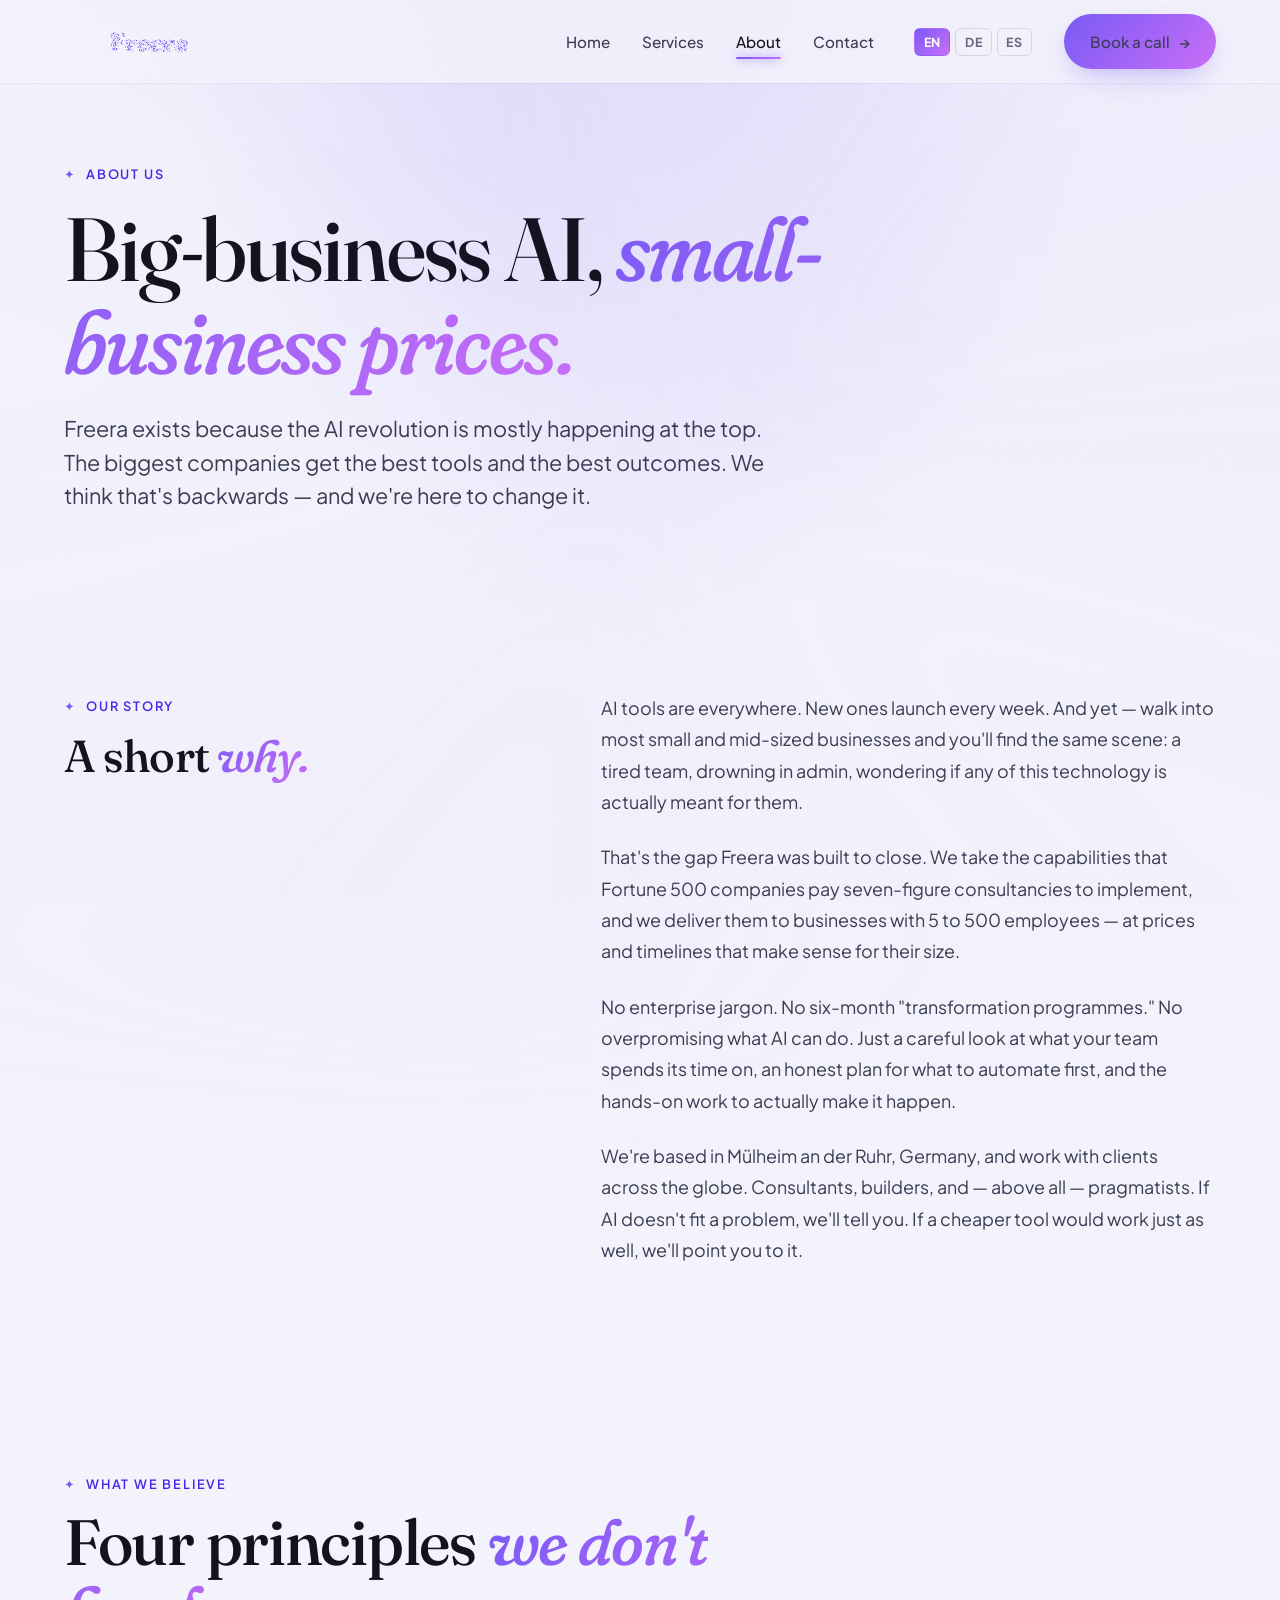
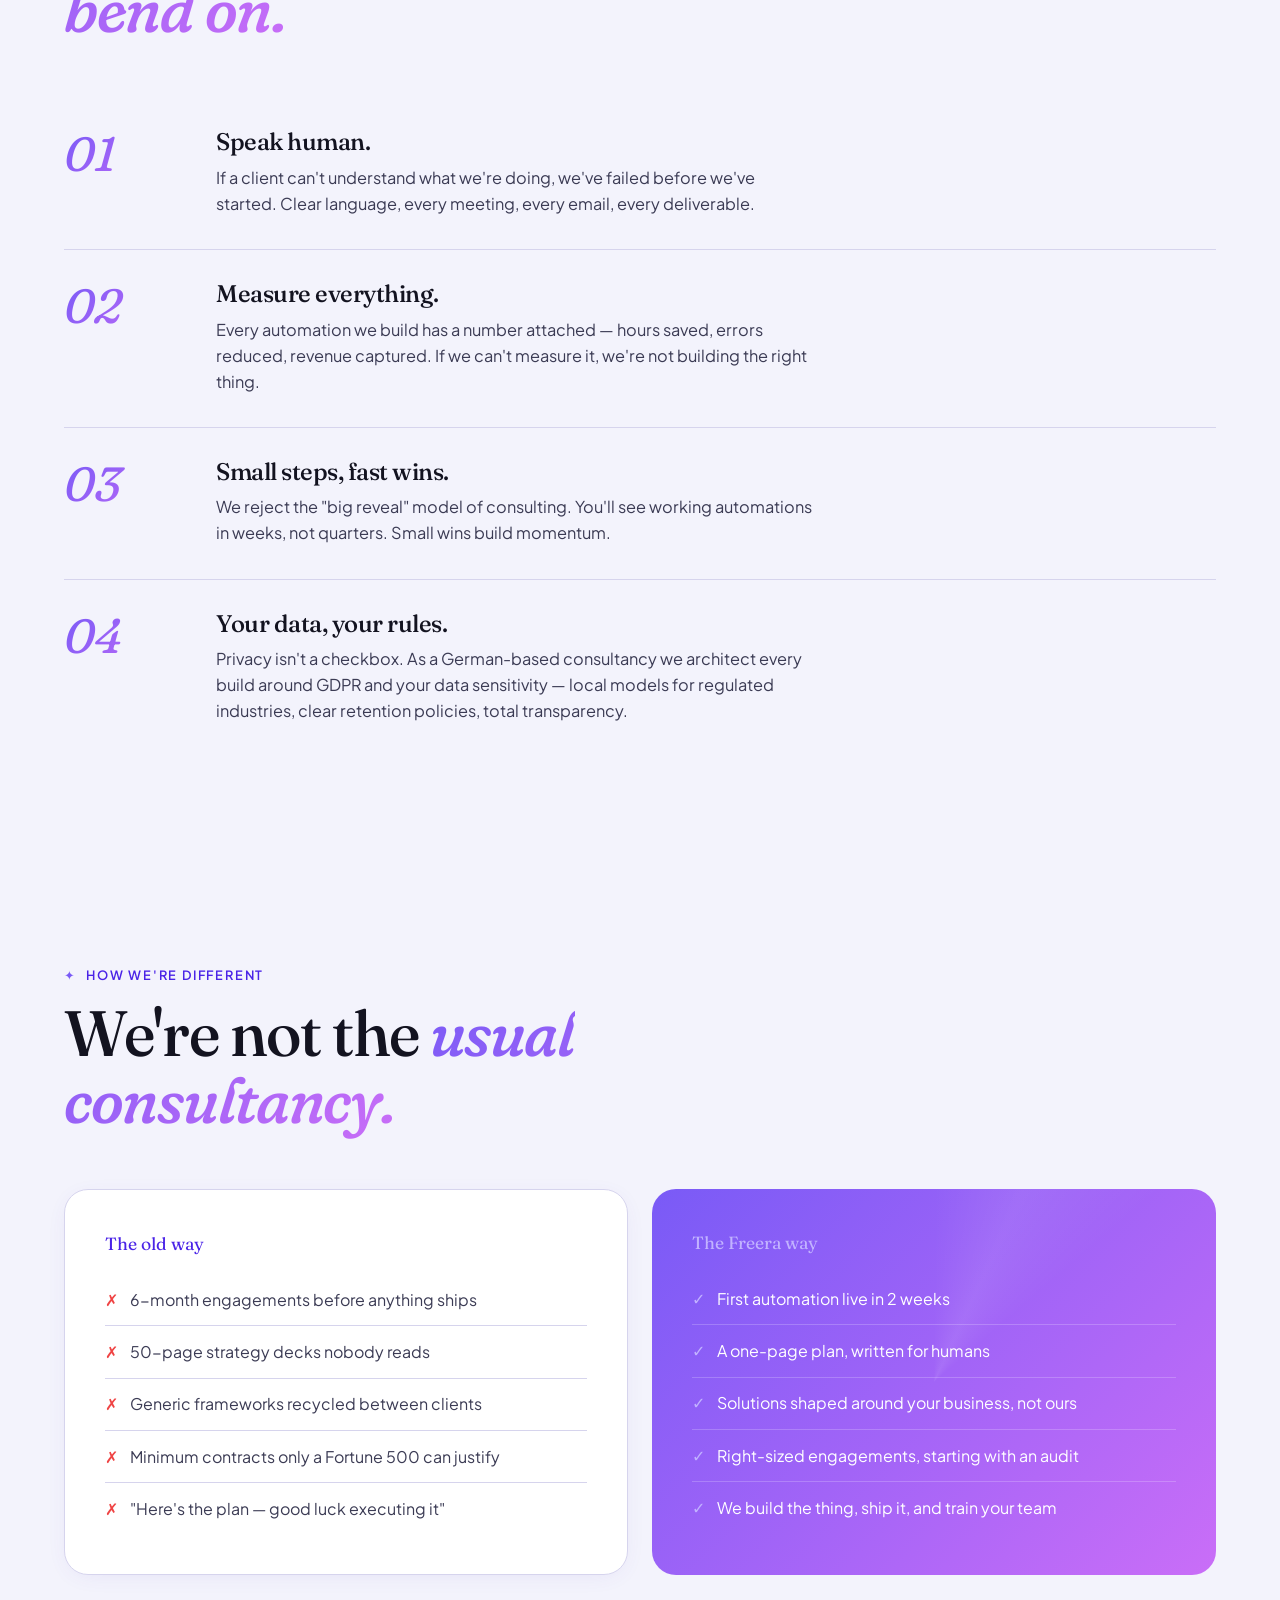
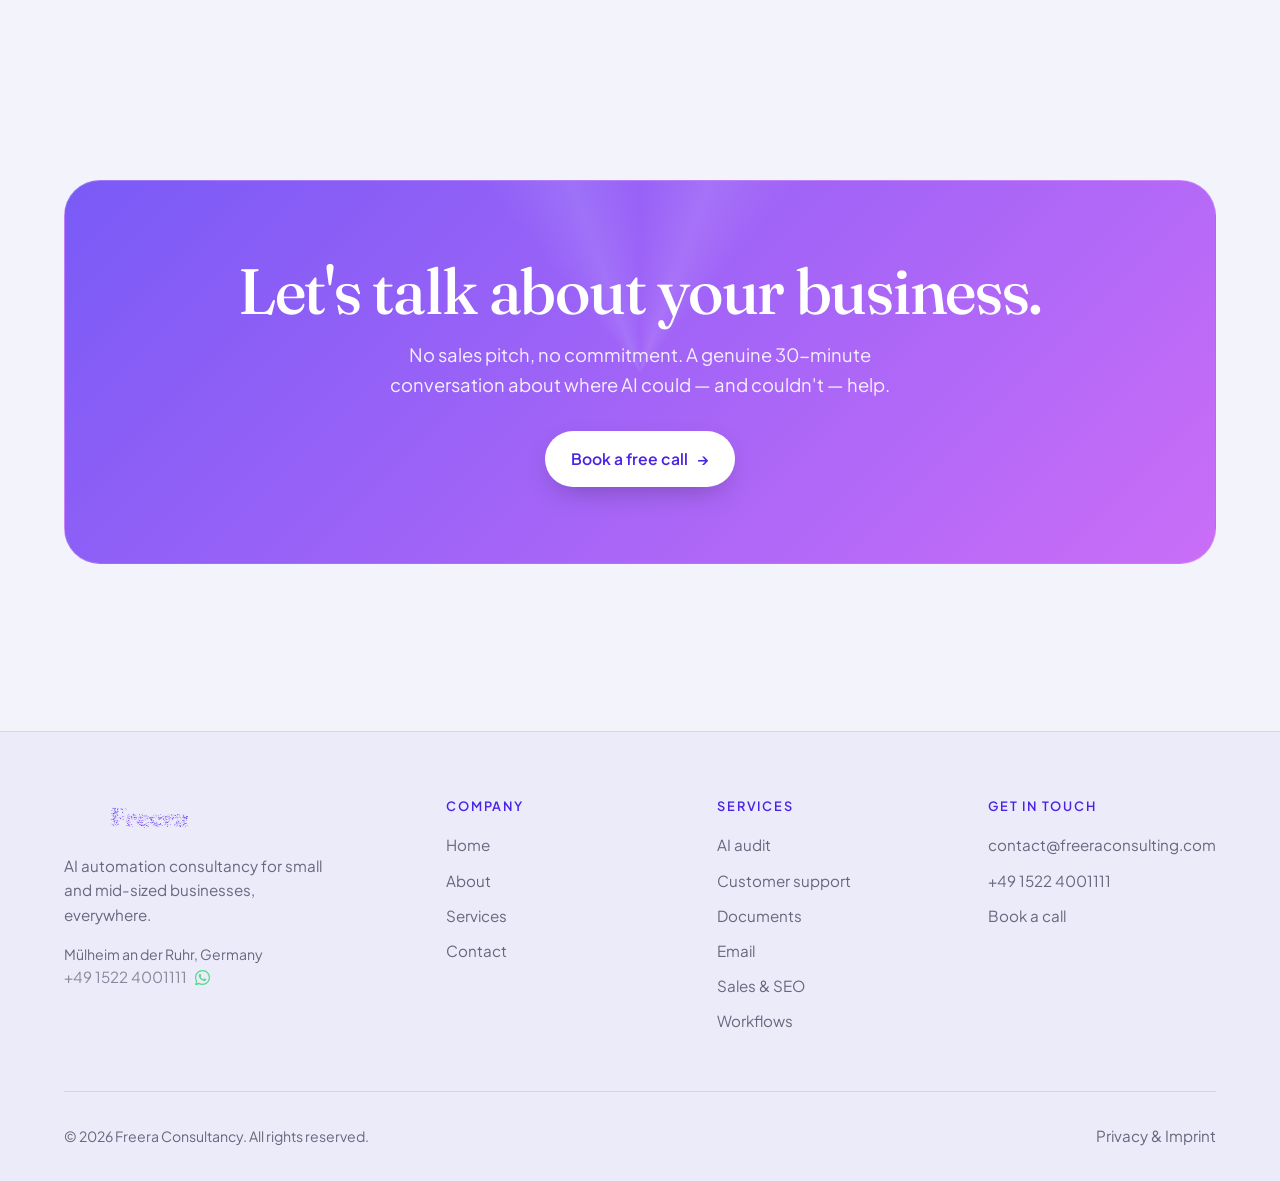
==== commit d6757449: "Update about.html" ====
--- a/about.html
+++ b/about.html
@@ -14,11 +14,11 @@
 
 <nav class="nav">
   <div class="nav-inner">
-    <a href="index.html" class="nav-logo">
+    <a href="/" class="nav-logo">
       <canvas class="nav-logo-brand" id="navLogo" width="640" height="160"></canvas>
     </a>
     <ul class="nav-links" id="navLinks">
-      <li><a href="index.html" data-i18n="nav_home">Home</a></li>
+      <li><a href="/" data-i18n="nav_home">Home</a></li>
       <li><a href="services.html" data-i18n="nav_services">Services</a></li>
       <li><a href="about.html" class="active" data-i18n="nav_about">About</a></li>
       <li><a href="contact.html" data-i18n="nav_contact">Contact</a></li>
@@ -126,11 +126,14 @@
         <p class="footer-tagline" data-i18n="footer_tagline">AI automation consultancy for small and mid-sized businesses, everywhere.</p>
         <address style="font-style:normal; font-size:0.88rem; color:var(--muted); line-height:1.6; margin-top:0.8rem;">
           Mülheim an der Ruhr, Germany<br>
-          <a href="tel:+4915224001111" style="color:var(--muted);">+49 1522 4001111</a>
+          <span style="display:inline-flex; align-items:center; gap:0.5rem;">
+            <a href="tel:+4915224001111" style="color:var(--muted);">+49 1522 4001111</a>
+            <a href="https://wa.me/4915224001111" target="_blank" rel="noopener" title="WhatsApp" style="display:inline-flex; color:#25D366;"><svg width="15" height="15" viewBox="0 0 24 24" fill="#25D366"><path d="M17.472 14.382c-.297-.149-1.758-.867-2.03-.967-.273-.099-.471-.148-.67.15-.197.297-.767.966-.94 1.164-.173.199-.347.223-.644.075-.297-.15-1.255-.463-2.39-1.475-.883-.788-1.48-1.761-1.653-2.059-.173-.297-.018-.458.13-.606.134-.133.298-.347.446-.52.149-.174.198-.298.298-.497.099-.198.05-.371-.025-.52-.075-.149-.669-1.612-.916-2.207-.242-.579-.487-.5-.669-.51-.173-.008-.371-.01-.57-.01-.198 0-.52.074-.792.372-.272.297-1.04 1.016-1.04 2.479 0 1.462 1.065 2.875 1.213 3.074.149.198 2.096 3.2 5.077 4.487.709.306 1.262.489 1.694.625.712.227 1.36.195 1.871.118.571-.085 1.758-.719 2.006-1.413.248-.694.248-1.289.173-1.413-.074-.124-.272-.198-.57-.347z"/><path d="M12 0C5.373 0 0 5.373 0 12c0 2.124.558 4.118 1.531 5.845L.057 23.516a.75.75 0 0 0 .927.927l5.671-1.474A11.945 11.945 0 0 0 12 24c6.627 0 12-5.373 12-12S18.627 0 12 0zm0 22c-1.9 0-3.678-.513-5.207-1.408l-.372-.22-3.867 1.005 1.025-3.755-.242-.386A9.955 9.955 0 0 1 2 12C2 6.477 6.477 2 12 2s10 4.477 10 10-4.477 10-10 10z"/></svg></a>
+          </span>
         </address>
       </div>
       <div><h5 data-i18n="footer_company">Company</h5><ul>
-        <li><a href="index.html" data-i18n="nav_home">Home</a></li>
+        <li><a href="/" data-i18n="nav_home">Home</a></li>
         <li><a href="about.html" data-i18n="nav_about">About</a></li>
         <li><a href="services.html" data-i18n="nav_services">Services</a></li>
         <li><a href="contact.html" data-i18n="nav_contact">Contact</a></li>
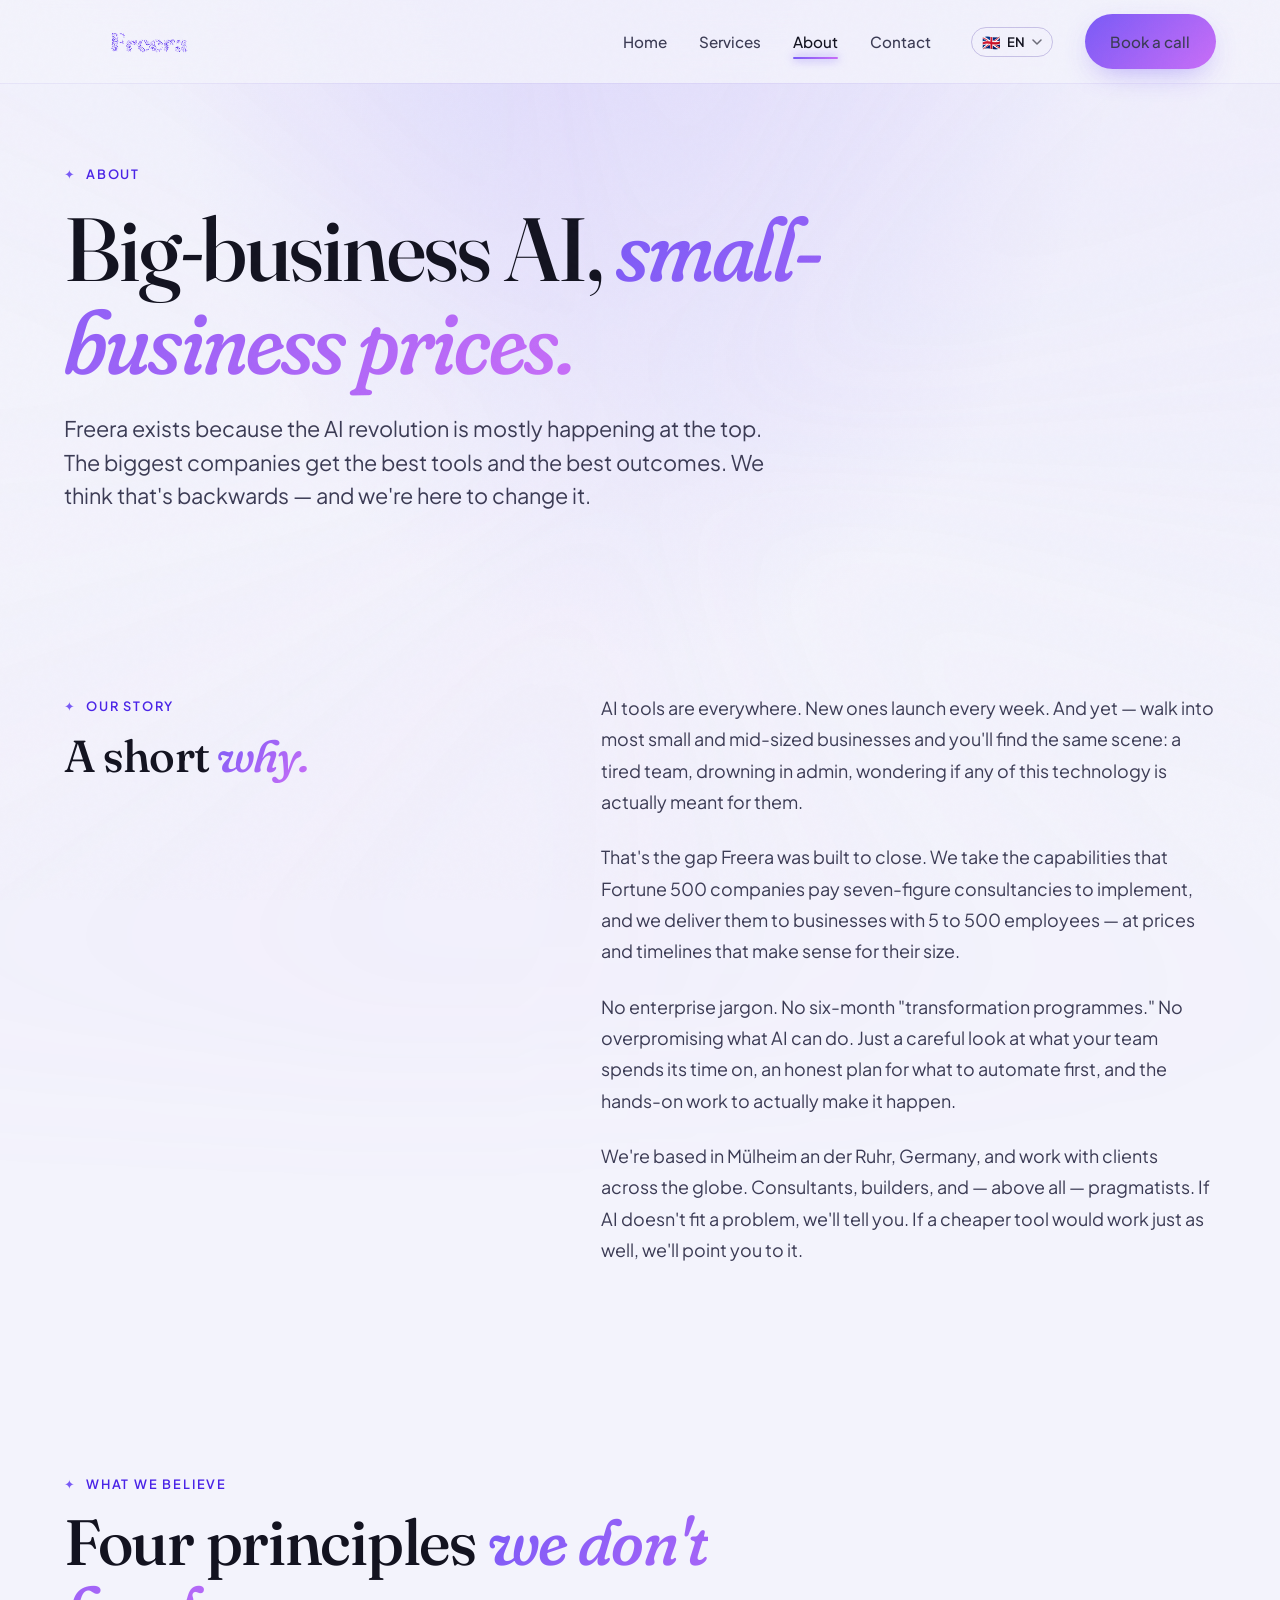
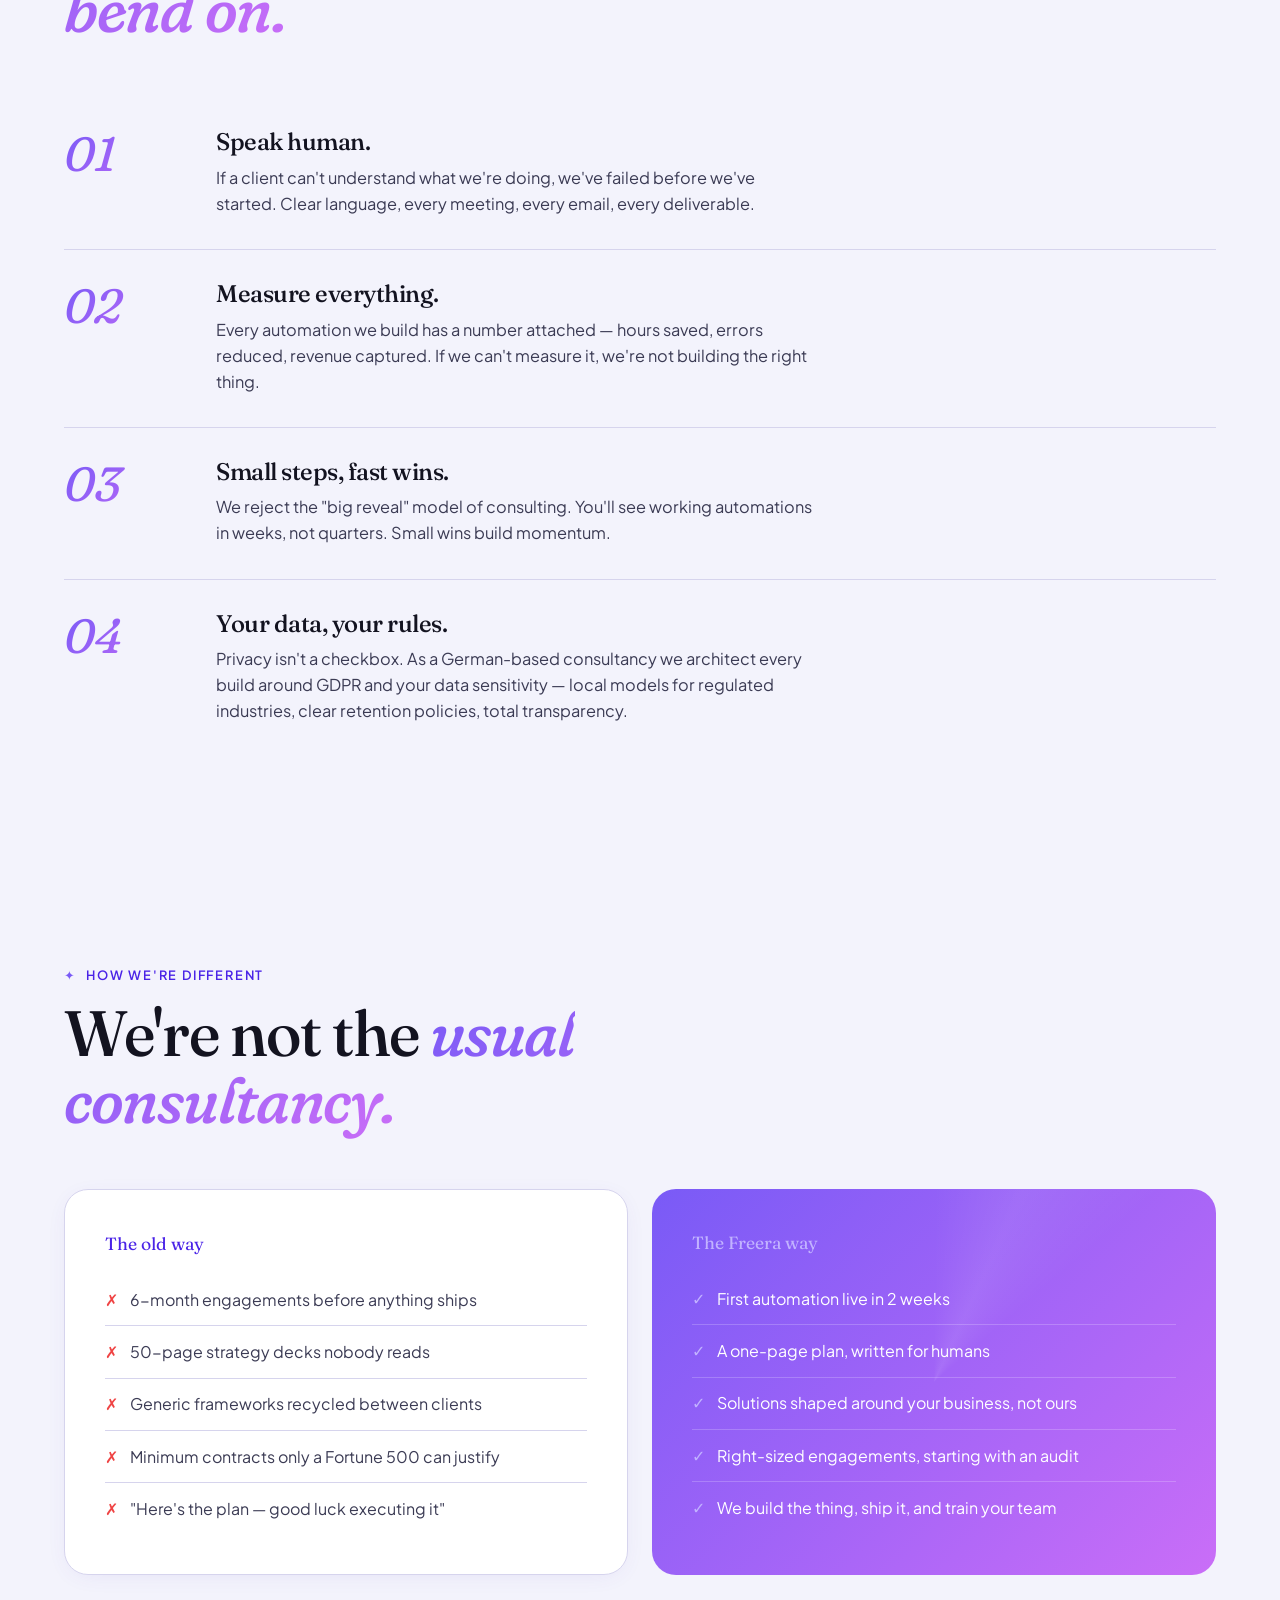
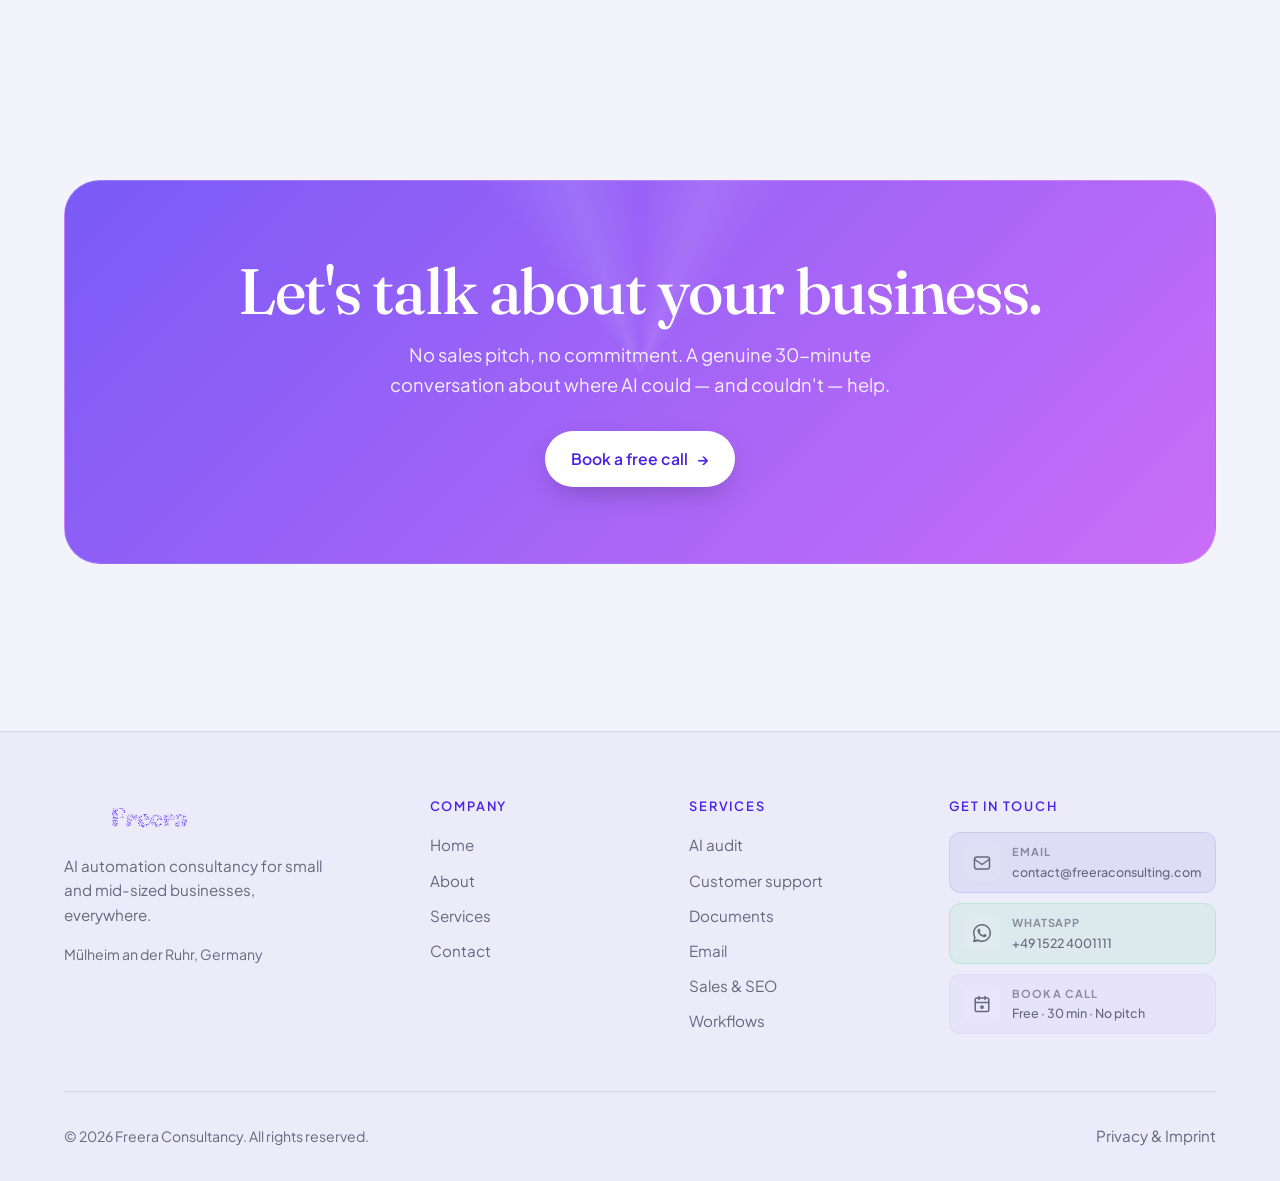
==== commit 77420656: "Update about.html" ====
--- a/about.html
+++ b/about.html
@@ -9,6 +9,8 @@
 <link rel="preconnect" href="https://fonts.gstatic.com" crossorigin>
 <link href="https://fonts.googleapis.com/css2?family=Fraunces:ital,opsz,wght@0,9..144,400;0,9..144,500;0,9..144,600;0,9..144,700;0,9..144,900;1,9..144,500;1,9..144,700&family=Plus+Jakarta+Sans:wght@400;500;600;700&display=swap" rel="stylesheet">
 <link rel="stylesheet" href="styles.css">
+<link rel="icon" type="image/svg+xml" href="favicon.svg">
+<link rel="shortcut icon" href="favicon.svg">
 </head>
 <body>
 
@@ -22,13 +24,7 @@
       <li><a href="services.html" data-i18n="nav_services">Services</a></li>
       <li><a href="about.html" class="active" data-i18n="nav_about">About</a></li>
       <li><a href="contact.html" data-i18n="nav_contact">Contact</a></li>
-      <li>
-        <div class="lang-switcher">
-          <button class="lang-btn active" data-lang="en" onclick="applyLang('en')">EN</button>
-          <button class="lang-btn" data-lang="de" onclick="applyLang('de')">DE</button>
-          <button class="lang-btn" data-lang="es" onclick="applyLang('es')">ES</button>
-        </div>
-      </li>
+      <li><div class="lang-switcher"></div></li>
       <li><a href="contact.html" class="btn btn-primary" data-i18n="nav_book">Book a call <span class="btn-arrow">→</span></a></li>
     </ul>
     <button class="nav-toggle" onclick="document.getElementById('navLinks').classList.toggle('open')">☰</button>
@@ -125,32 +121,61 @@
         <canvas class="footer-logo-canvas" id="footerLogo" width="640" height="160"></canvas>
         <p class="footer-tagline" data-i18n="footer_tagline">AI automation consultancy for small and mid-sized businesses, everywhere.</p>
         <address style="font-style:normal; font-size:0.88rem; color:var(--muted); line-height:1.6; margin-top:0.8rem;">
-          Mülheim an der Ruhr, Germany<br>
-          <span style="display:inline-flex; align-items:center; gap:0.5rem;">
-            <a href="tel:+4915224001111" style="color:var(--muted);">+49 1522 4001111</a>
-            <a href="https://wa.me/4915224001111" target="_blank" rel="noopener" title="WhatsApp" style="display:inline-flex; color:#25D366;"><svg width="15" height="15" viewBox="0 0 24 24" fill="#25D366"><path d="M17.472 14.382c-.297-.149-1.758-.867-2.03-.967-.273-.099-.471-.148-.67.15-.197.297-.767.966-.94 1.164-.173.199-.347.223-.644.075-.297-.15-1.255-.463-2.39-1.475-.883-.788-1.48-1.761-1.653-2.059-.173-.297-.018-.458.13-.606.134-.133.298-.347.446-.52.149-.174.198-.298.298-.497.099-.198.05-.371-.025-.52-.075-.149-.669-1.612-.916-2.207-.242-.579-.487-.5-.669-.51-.173-.008-.371-.01-.57-.01-.198 0-.52.074-.792.372-.272.297-1.04 1.016-1.04 2.479 0 1.462 1.065 2.875 1.213 3.074.149.198 2.096 3.2 5.077 4.487.709.306 1.262.489 1.694.625.712.227 1.36.195 1.871.118.571-.085 1.758-.719 2.006-1.413.248-.694.248-1.289.173-1.413-.074-.124-.272-.198-.57-.347z"/><path d="M12 0C5.373 0 0 5.373 0 12c0 2.124.558 4.118 1.531 5.845L.057 23.516a.75.75 0 0 0 .927.927l5.671-1.474A11.945 11.945 0 0 0 12 24c6.627 0 12-5.373 12-12S18.627 0 12 0zm0 22c-1.9 0-3.678-.513-5.207-1.408l-.372-.22-3.867 1.005 1.025-3.755-.242-.386A9.955 9.955 0 0 1 2 12C2 6.477 6.477 2 12 2s10 4.477 10 10-4.477 10-10 10z"/></svg></a>
-          </span>
+          Mülheim an der Ruhr, Germany
         </address>
       </div>
-      <div><h5 data-i18n="footer_company">Company</h5><ul>
-        <li><a href="/" data-i18n="nav_home">Home</a></li>
-        <li><a href="about.html" data-i18n="nav_about">About</a></li>
-        <li><a href="services.html" data-i18n="nav_services">Services</a></li>
-        <li><a href="contact.html" data-i18n="nav_contact">Contact</a></li>
-      </ul></div>
-      <div><h5 data-i18n="footer_services">Services</h5><ul>
-        <li><a href="services.html">AI audit</a></li>
-        <li><a href="services.html">Customer support</a></li>
-        <li><a href="services.html">Documents</a></li>
-        <li><a href="services.html">Email</a></li>
-        <li><a href="services.html">Sales &amp; SEO</a></li>
-        <li><a href="services.html">Workflows</a></li>
-      </ul></div>
-      <div><h5 data-i18n="footer_contact_h">Get in touch</h5><ul>
-        <li><a href="mailto:contact@freeraconsulting.com">contact@freeraconsulting.com</a></li>
-        <li><a href="tel:+4915224001111">+49 1522 4001111</a></li>
-        <li><a href="contact.html" data-i18n="nav_book">Book a call</a></li>
-      </ul></div>
+      <div>
+        <h5 data-i18n="footer_company">Company</h5>
+        <ul>
+          <li><a href="/" data-i18n="nav_home">Home</a></li>
+          <li><a href="about.html" data-i18n="nav_about">About</a></li>
+          <li><a href="services.html" data-i18n="nav_services">Services</a></li>
+          <li><a href="contact.html" data-i18n="nav_contact">Contact</a></li>
+        </ul>
+      </div>
+      <div>
+        <h5 data-i18n="footer_services">Services</h5>
+        <ul>
+          <li><a href="services.html">AI audit</a></li>
+          <li><a href="services.html">Customer support</a></li>
+          <li><a href="services.html">Documents</a></li>
+          <li><a href="services.html">Email</a></li>
+          <li><a href="services.html">Sales &amp; SEO</a></li>
+          <li><a href="services.html">Workflows</a></li>
+        </ul>
+      </div>
+      <div>
+        <h5 data-i18n="footer_contact_h">Get in touch</h5>
+        <div class="footer-contact-links">
+          <a href="mailto:contact@freeraconsulting.com" class="footer-contact-btn footer-contact-btn--email">
+            <span class="footer-contact-icon">
+              <svg width="18" height="18" viewBox="0 0 24 24" fill="none" stroke="currentColor" stroke-width="2" stroke-linecap="round" stroke-linejoin="round"><rect x="2" y="4" width="20" height="16" rx="3"/><path d="M2 7l10 7 10-7"/></svg>
+            </span>
+            <span class="footer-contact-text">
+              <span class="footer-contact-label">Email</span>
+              <span class="footer-contact-value">contact@freeraconsulting.com</span>
+            </span>
+          </a>
+          <a href="https://wa.me/4915224001111" target="_blank" rel="noopener" class="footer-contact-btn footer-contact-btn--whatsapp">
+            <span class="footer-contact-icon">
+              <svg width="18" height="18" viewBox="0 0 24 24" fill="currentColor"><path d="M17.472 14.382c-.297-.149-1.758-.867-2.03-.967-.273-.099-.471-.148-.67.15-.197.297-.767.966-.94 1.164-.173.199-.347.223-.644.075-.297-.15-1.255-.463-2.39-1.475-.883-.788-1.48-1.761-1.653-2.059-.173-.297-.018-.458.13-.606.134-.133.298-.347.446-.52.149-.174.198-.298.298-.497.099-.198.05-.371-.025-.52-.075-.149-.669-1.612-.916-2.207-.242-.579-.487-.5-.669-.51-.173-.008-.371-.01-.57-.01-.198 0-.52.074-.792.372-.272.297-1.04 1.016-1.04 2.479 0 1.462 1.065 2.875 1.213 3.074.149.198 2.096 3.2 5.077 4.487.709.306 1.262.489 1.694.625.712.227 1.36.195 1.871.118.571-.085 1.758-.719 2.006-1.413.248-.694.248-1.289.173-1.413-.074-.124-.272-.198-.57-.347z"/><path d="M12 0C5.373 0 0 5.373 0 12c0 2.124.558 4.118 1.531 5.845L.057 23.516a.75.75 0 0 0 .927.927l5.671-1.474A11.945 11.945 0 0 0 12 24c6.627 0 12-5.373 12-12S18.627 0 12 0zm0 22c-1.9 0-3.678-.513-5.207-1.408l-.372-.22-3.867 1.005 1.025-3.755-.242-.386A9.955 9.955 0 0 1 2 12C2 6.477 6.477 2 12 2s10 4.477 10 10-4.477 10-10 10z"/></svg>
+            </span>
+            <span class="footer-contact-text">
+              <span class="footer-contact-label">WhatsApp</span>
+              <span class="footer-contact-value">+49 1522 4001111</span>
+            </span>
+          </a>
+          <a href="contact.html" class="footer-contact-btn footer-contact-btn--call">
+            <span class="footer-contact-icon">
+              <svg width="18" height="18" viewBox="0 0 24 24" fill="none" stroke="currentColor" stroke-width="2" stroke-linecap="round" stroke-linejoin="round"><rect x="3" y="4" width="18" height="18" rx="2"/><path d="M16 2v4M8 2v4M3 10h18"/><circle cx="12" cy="16" r="1.5" fill="currentColor"/></svg>
+            </span>
+            <span class="footer-contact-text">
+              <span class="footer-contact-label" data-i18n="nav_book">Book a call</span>
+              <span class="footer-contact-value">Free · 30 min · No pitch</span>
+            </span>
+          </a>
+        </div>
+      </div>
     </div>
     <div class="footer-bottom">
       <div data-i18n="footer_copy">© 2026 Freera Consultancy. All rights reserved.</div>
@@ -159,7 +184,24 @@
   </div>
 </footer>
 
-<script src="logo.js"></script><script src="lang.js"></script>
+<style>
+.footer-contact-links{display:flex;flex-direction:column;gap:10px;margin-top:4px}
+.footer-contact-btn{display:flex;align-items:center;gap:12px;padding:10px 14px;border-radius:12px;text-decoration:none;transition:transform 0.18s ease,box-shadow 0.18s ease,background 0.18s ease;border:1px solid transparent}
+.footer-contact-btn:hover{transform:translateY(-2px);box-shadow:0 6px 20px rgba(0,0,0,0.15)}
+.footer-contact-btn--email{background:rgba(100,80,200,0.12);border-color:rgba(100,80,200,0.2);color:#a78bfa}
+.footer-contact-btn--email:hover{background:rgba(100,80,200,0.2);color:#c4b5fd}
+.footer-contact-btn--whatsapp{background:rgba(37,211,102,0.1);border-color:rgba(37,211,102,0.25);color:#25D366}
+.footer-contact-btn--whatsapp:hover{background:rgba(37,211,102,0.2);color:#4ade80}
+.footer-contact-btn--call{background:rgba(180,140,255,0.1);border-color:rgba(180,140,255,0.2);color:#c4b5fd}
+.footer-contact-btn--call:hover{background:rgba(180,140,255,0.18);color:#e9d5ff}
+.footer-contact-icon{display:flex;align-items:center;justify-content:center;width:36px;height:36px;border-radius:9px;background:rgba(255,255,255,0.07);flex-shrink:0}
+.footer-contact-text{display:flex;flex-direction:column;gap:1px;min-width:0}
+.footer-contact-label{font-size:11px;font-weight:700;text-transform:uppercase;letter-spacing:0.08em;opacity:0.7}
+.footer-contact-value{font-size:12.5px;font-weight:500;white-space:nowrap;overflow:hidden;text-overflow:ellipsis}
+</style>
+
+<script src="logo.js"></script>
+<script src="lang.js"></script>
 <script>
 createFreeraLogo('navLogo',    { text:'Freera', fontSize:100, textX:320, textY:88, step:3, interactive:false, sparkles:false, trail:false });
 createFreeraLogo('footerLogo', { text:'Freera', fontSize:100, textX:320, textY:88, step:3, interactive:false, sparkles:false, trail:false });
--- a/styles.css
+++ b/styles.css
@@ -241,8 +241,8 @@
 
 /* ============== LOGO MARQUEE (callbert.ai-style) ============== */
 .logo-marquee-section {
-  padding: 3.5rem 0 3rem;
-  background: hsl(0 0% 100%);
+  padding: 3rem 0 2.5rem;
+  background: #fff;
   border-top: 1px solid var(--border);
   border-bottom: 1px solid var(--border);
 }
@@ -274,16 +274,17 @@
 }
 .client-logo {
   display: flex; align-items: center; gap: 0.65rem;
-  flex-shrink: 0; opacity: 0.55;
+  flex-shrink: 0;
   transition: opacity 0.3s;
-  color: var(--muted-strong);
+  color: var(--ink);
   white-space: nowrap;
   font-family: var(--font-body);
   font-weight: 700; font-size: 1.05rem;
   letter-spacing: -0.01em;
-}
-.client-logo:hover { opacity: 1; color: var(--purple-deep); }
-.client-logo svg { width: 28px; height: 28px; flex-shrink: 0; }
+  opacity: 1; /* always full opacity — no fading */
+}
+.client-logo:hover { opacity: 0.8; }
+.client-logo svg { width: 40px; height: 40px; flex-shrink: 0; border-radius: 8px; }
 .client-logo-label {
   font-size: 0.72rem; font-weight: 500;
   color: var(--muted); letter-spacing: 0.06em;
@@ -743,6 +744,16 @@
 .animate-in > *:nth-child(3) { animation-delay: 0.25s; }
 .animate-in > *:nth-child(4) { animation-delay: 0.35s; }
 .animate-in > *:nth-child(5) { animation-delay: 0.45s; }
+
+/* ============== WHATSAPP LINK ============== */
+.whatsapp-link {
+  display: inline-flex; align-items: center; gap: 0.4rem;
+  color: inherit; text-decoration: none;
+  transition: color 0.2s;
+}
+.whatsapp-link:hover { color: #25D366; }
+.whatsapp-link svg { width: 16px; height: 16px; flex-shrink: 0; }
+.whatsapp-icon-lg svg { width: 20px; height: 20px; }
 
 /* ============== CANVAS TRANSPARENCY FIX ============== */
 canvas { background: transparent !important; }
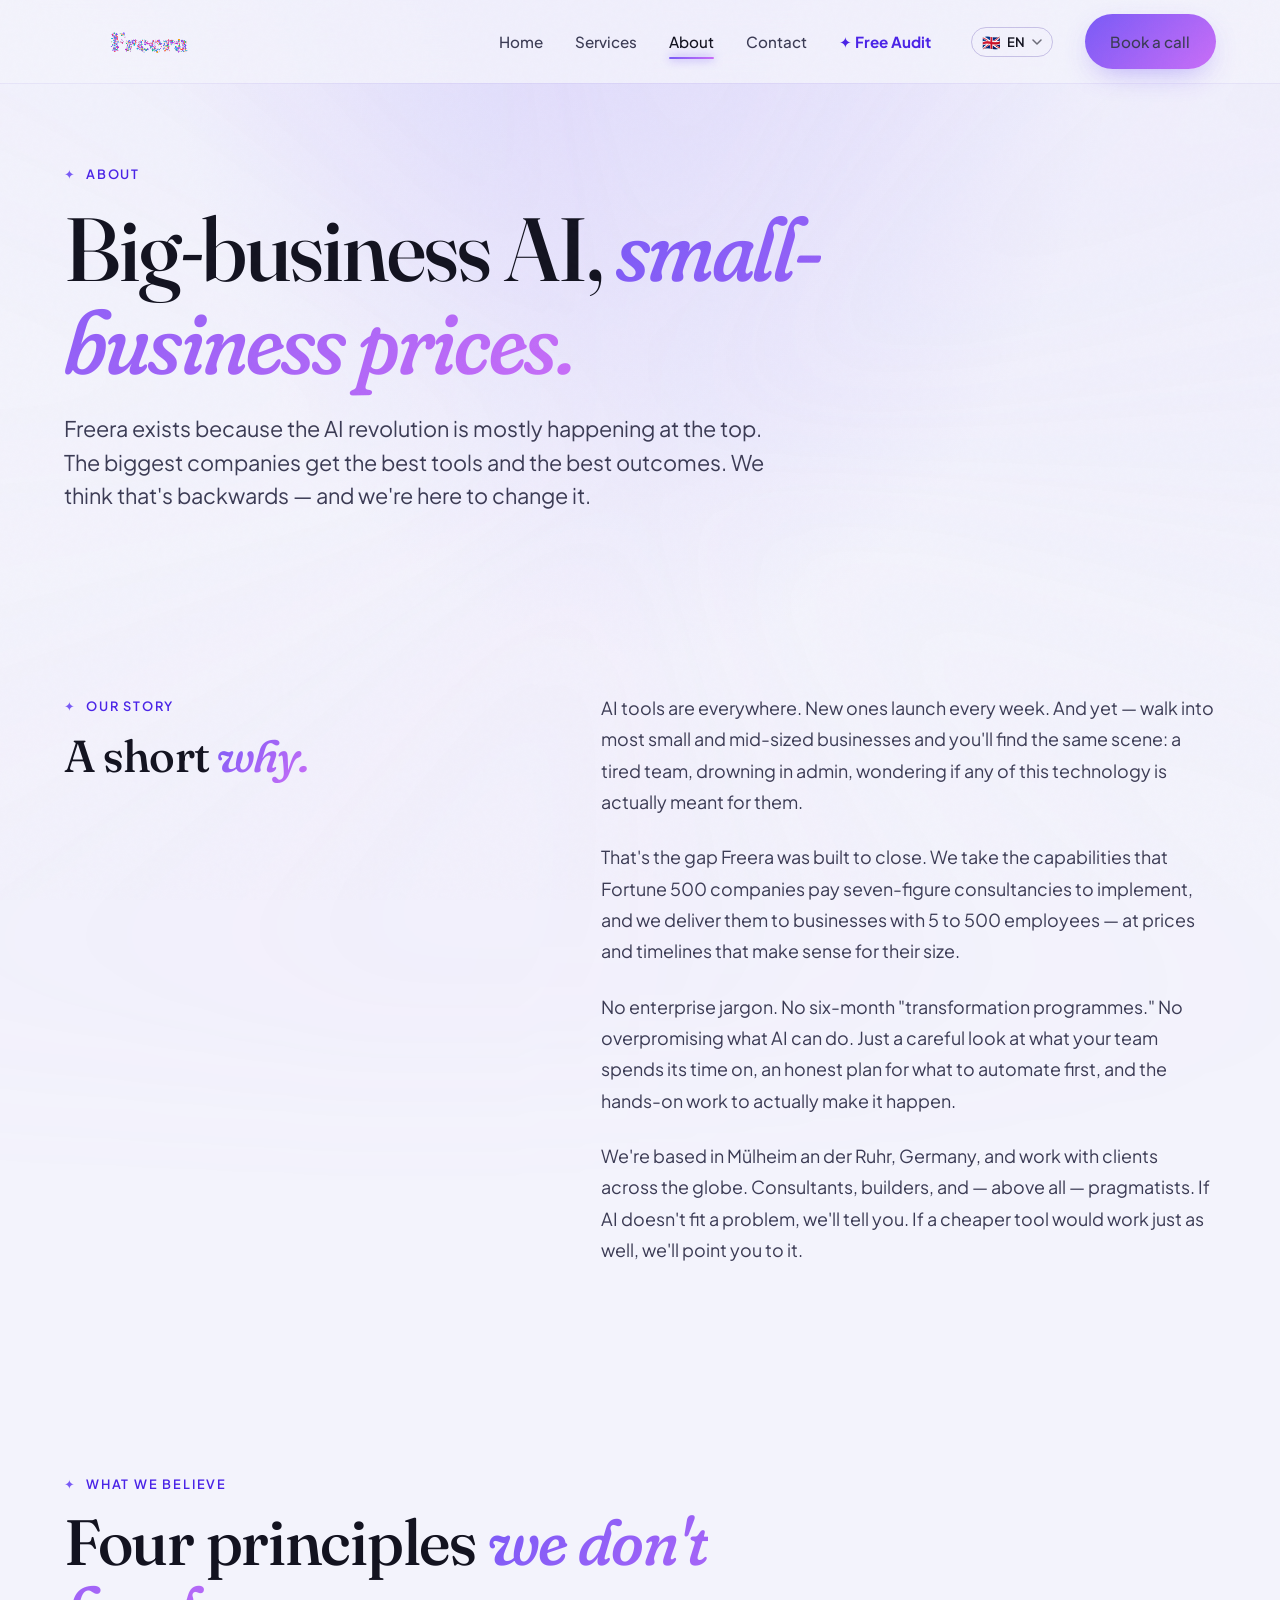
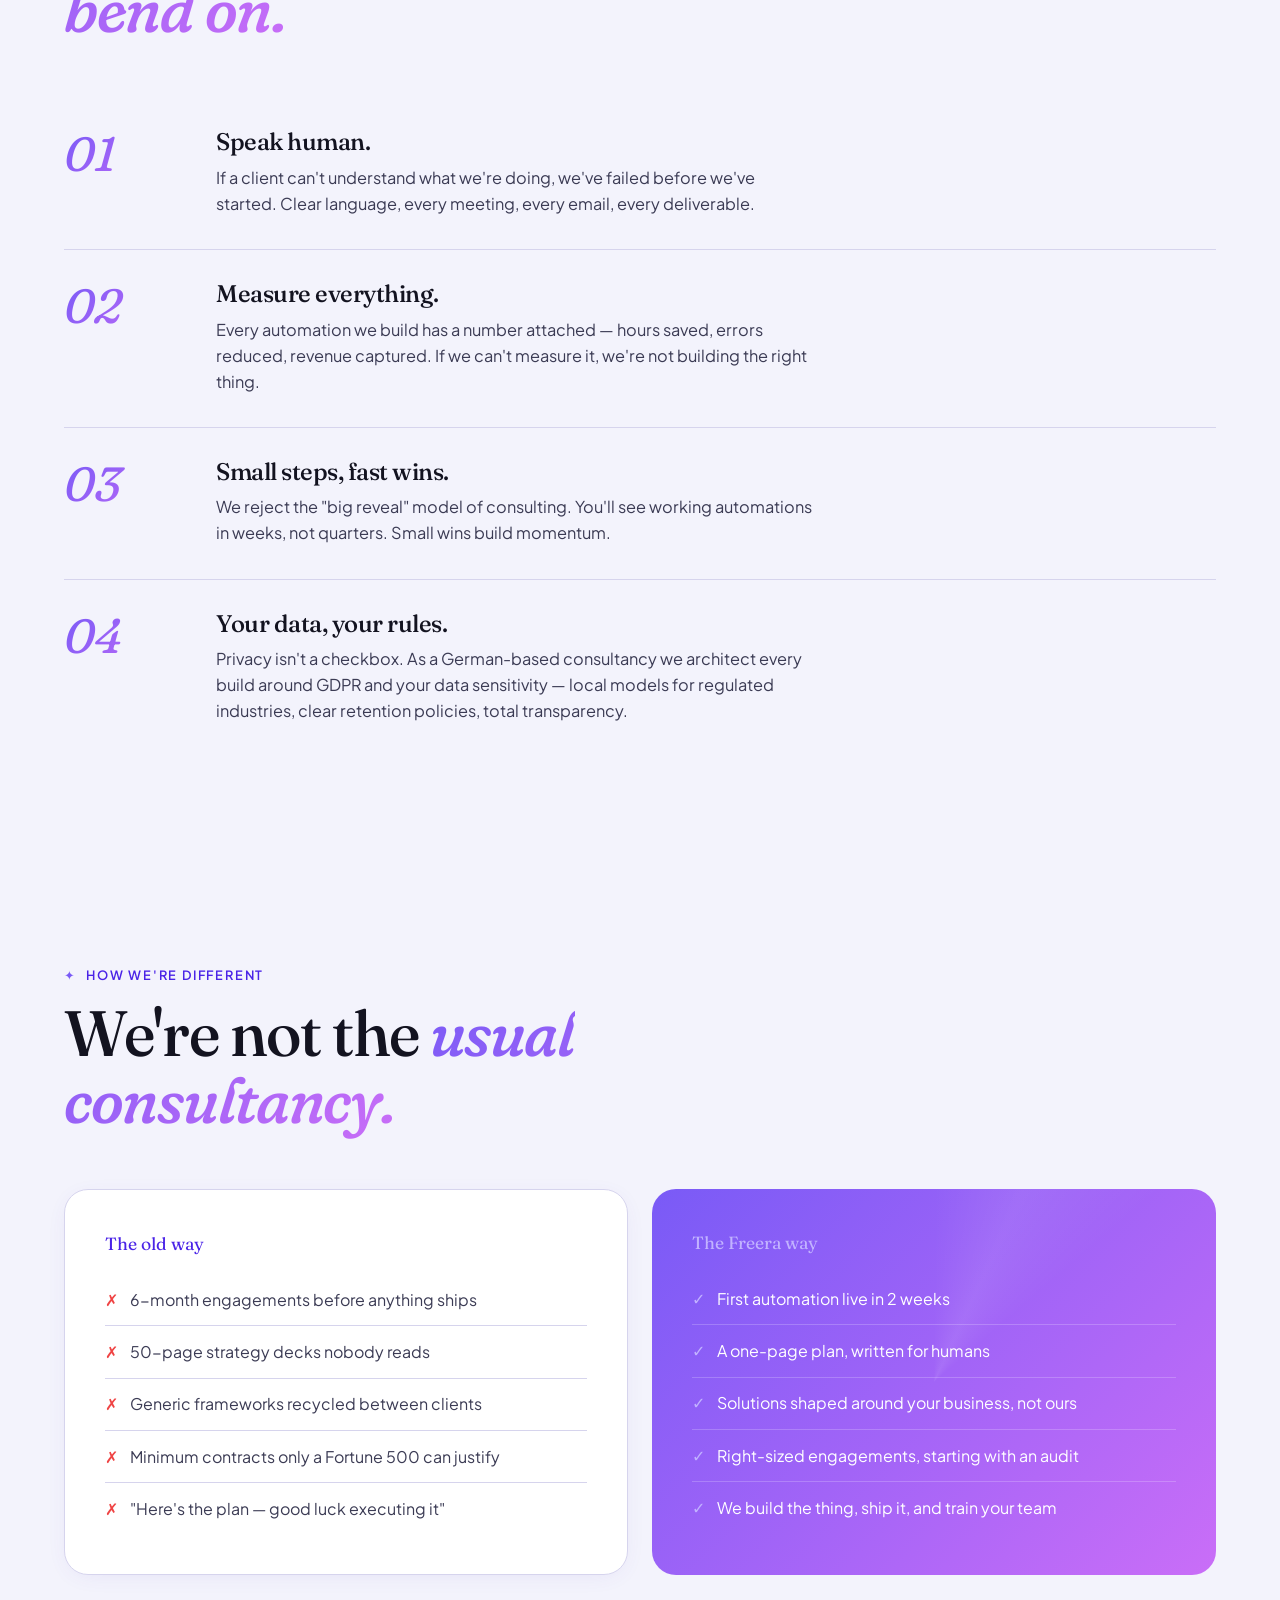
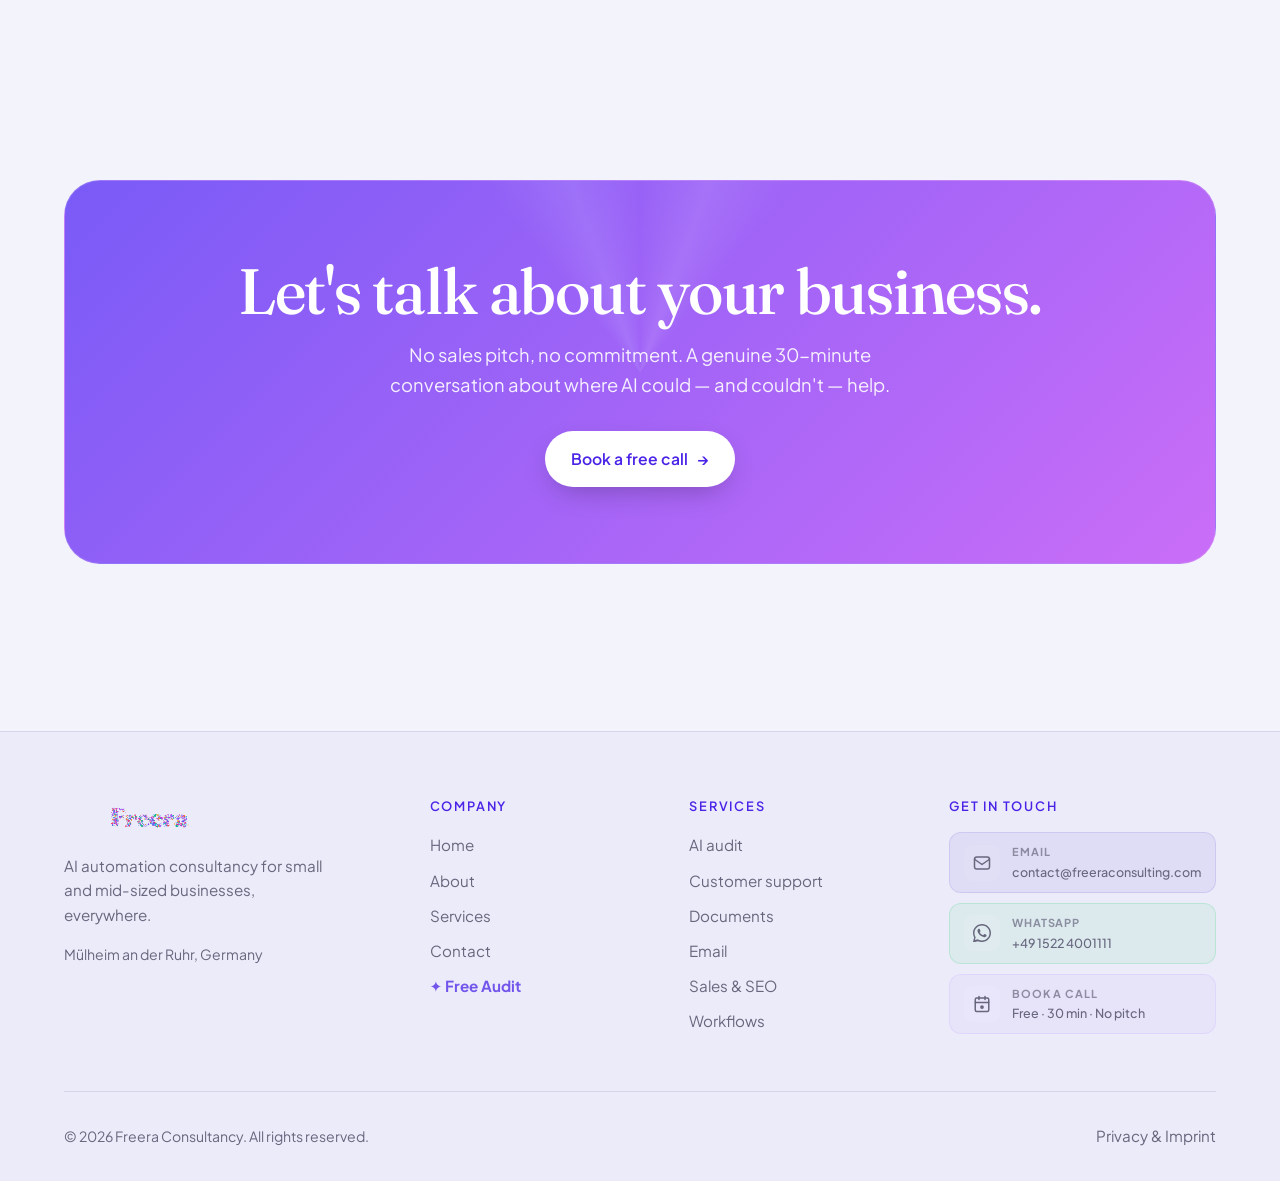
==== commit b840a1c1: "Update about.html" ====
--- a/about.html
+++ b/about.html
@@ -24,6 +24,7 @@
       <li><a href="services.html" data-i18n="nav_services">Services</a></li>
       <li><a href="about.html" class="active" data-i18n="nav_about">About</a></li>
       <li><a href="contact.html" data-i18n="nav_contact">Contact</a></li>
+      <li><a href="audit.html" style="color:var(--purple-deep);font-weight:700;">✦ Free Audit</a></li>
       <li><div class="lang-switcher"></div></li>
       <li><a href="contact.html" class="btn btn-primary" data-i18n="nav_book">Book a call <span class="btn-arrow">→</span></a></li>
     </ul>
@@ -131,6 +132,7 @@
           <li><a href="about.html" data-i18n="nav_about">About</a></li>
           <li><a href="services.html" data-i18n="nav_services">Services</a></li>
           <li><a href="contact.html" data-i18n="nav_contact">Contact</a></li>
+      <li><a href="audit.html" style="color:var(--purple-deep);font-weight:700;">✦ Free Audit</a></li>
         </ul>
       </div>
       <div>
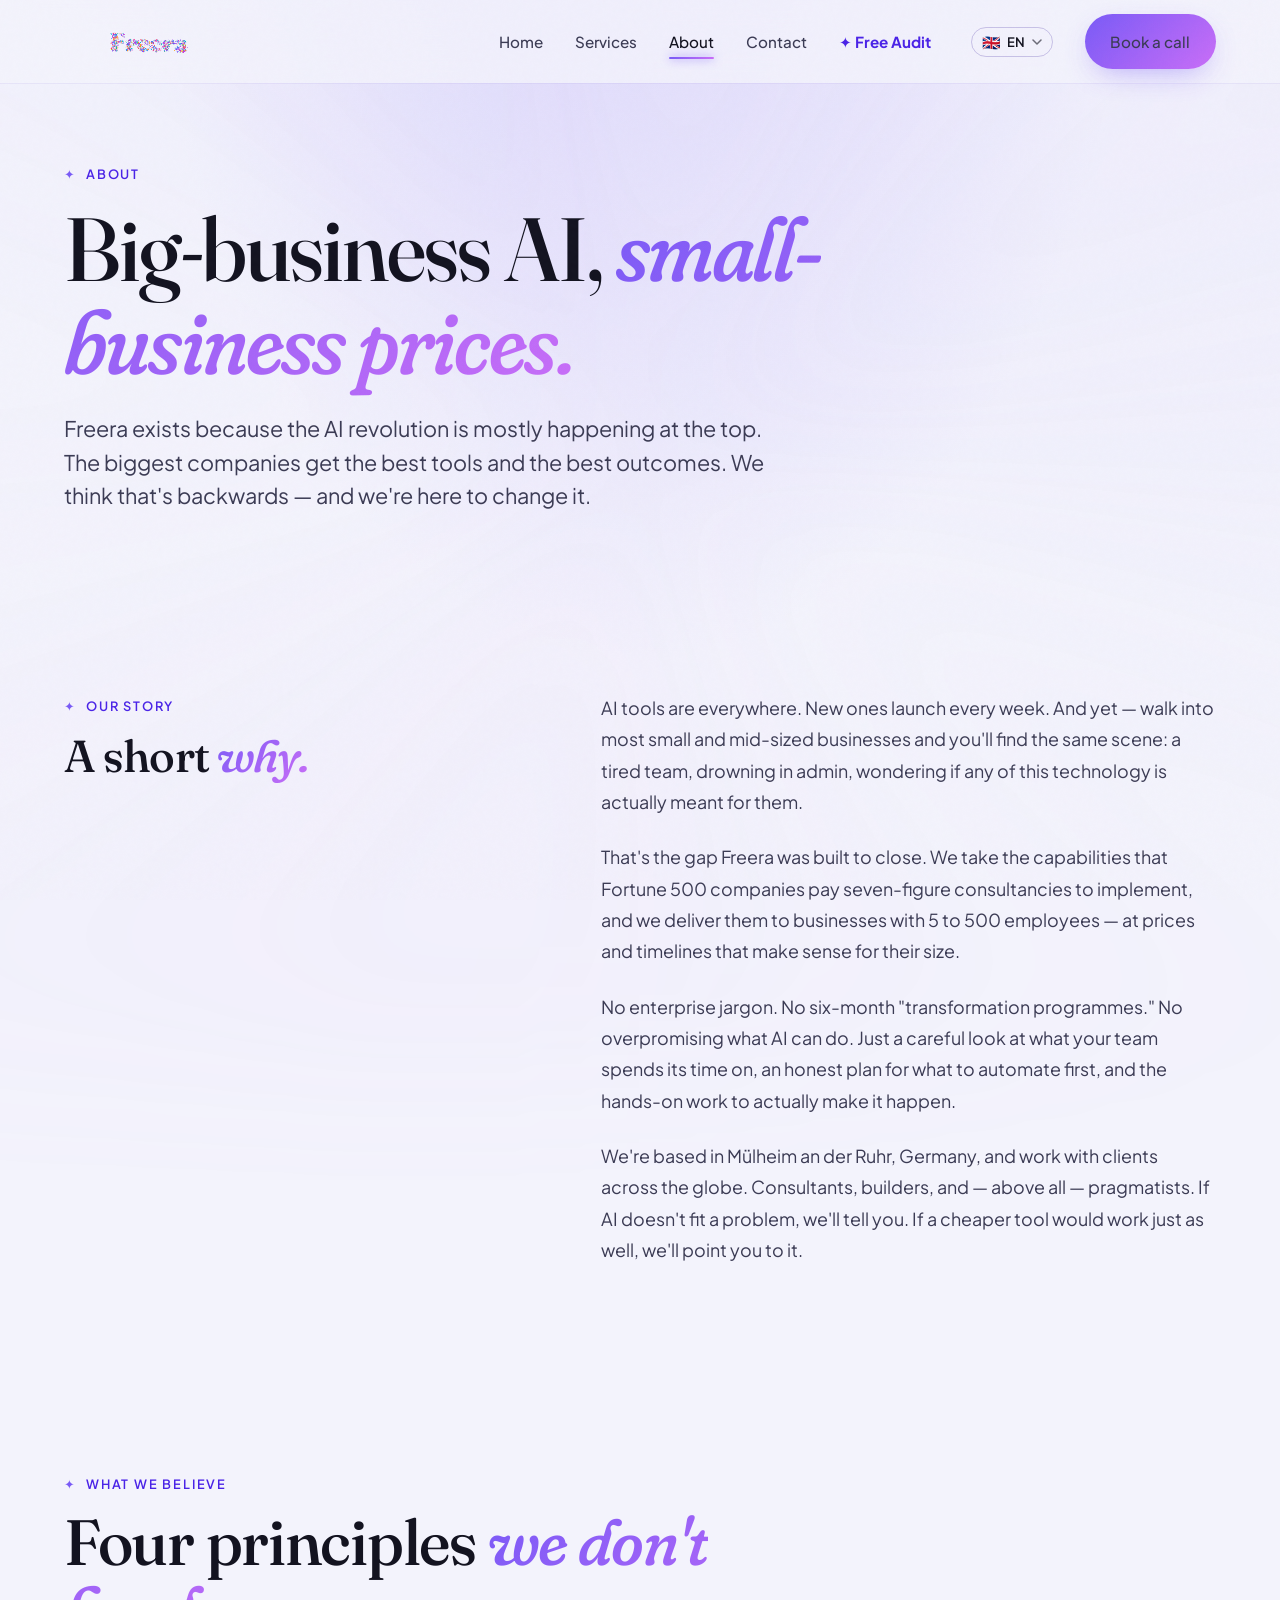
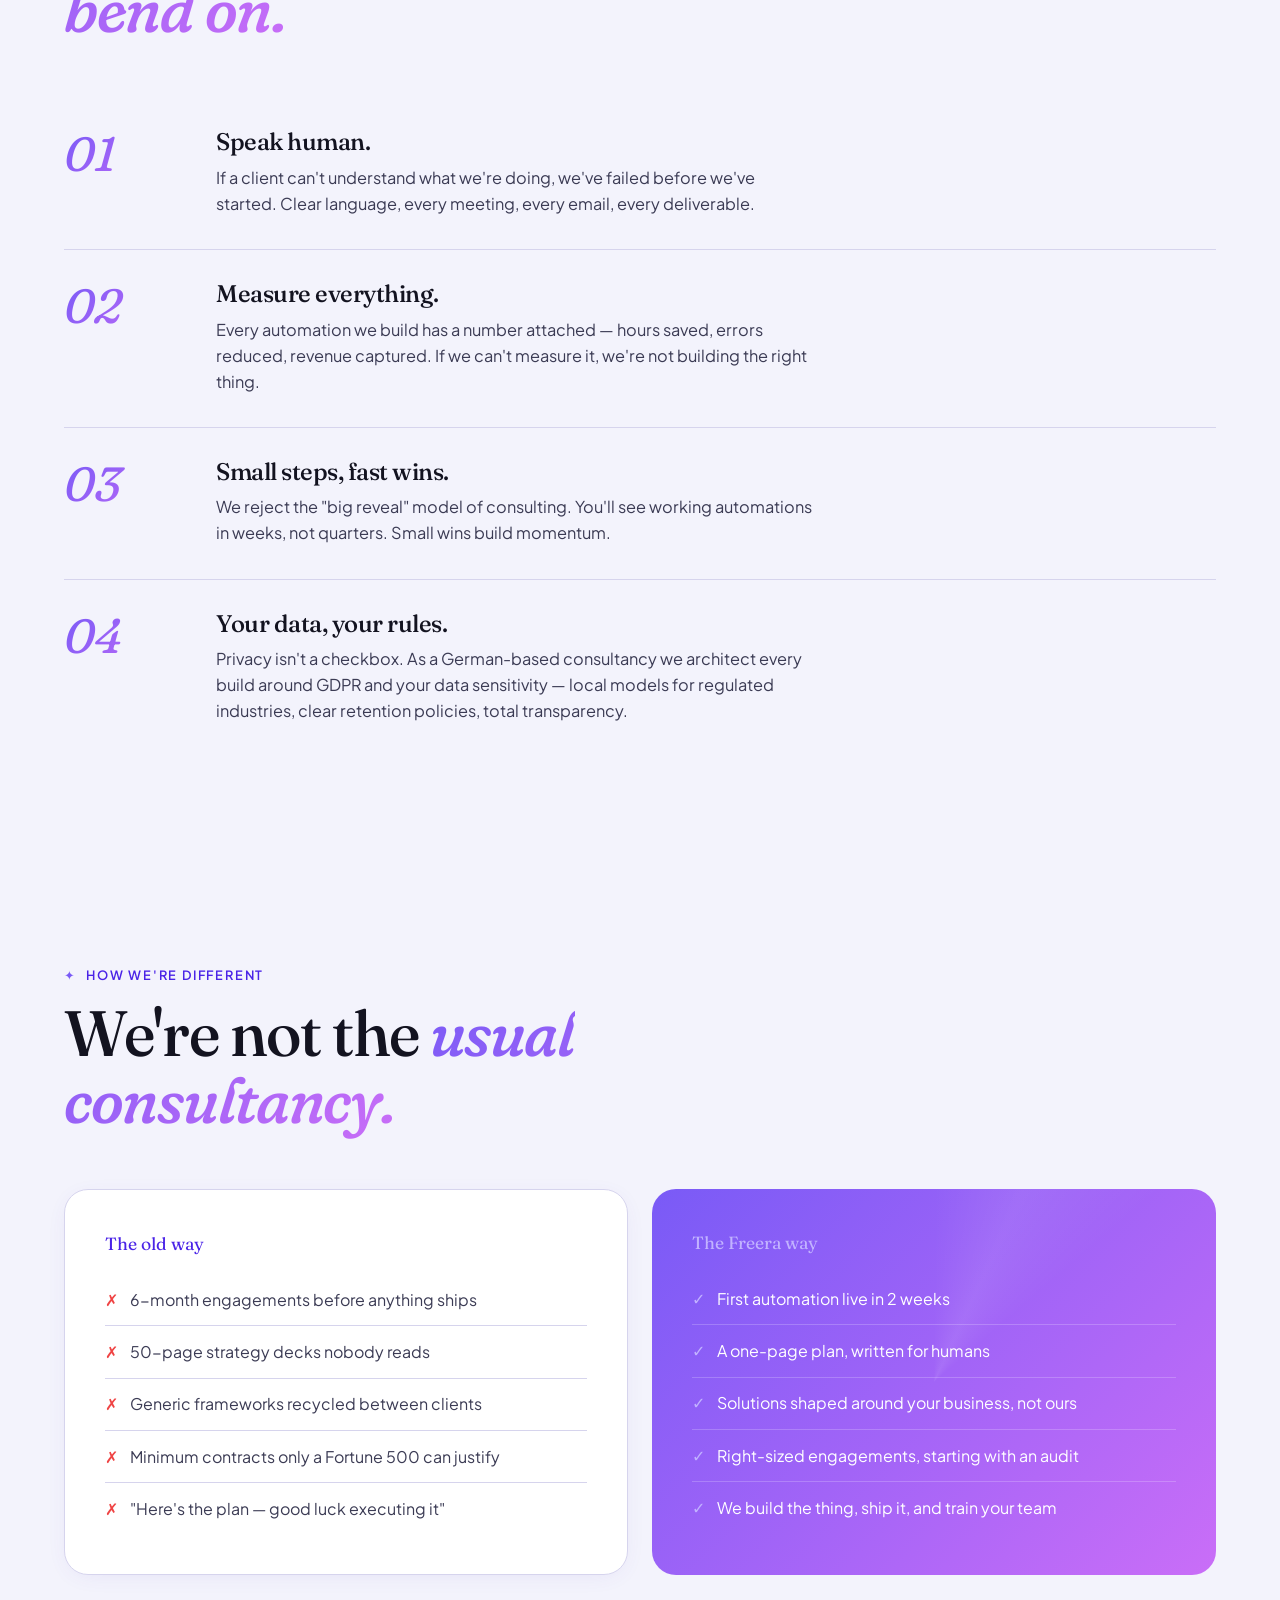
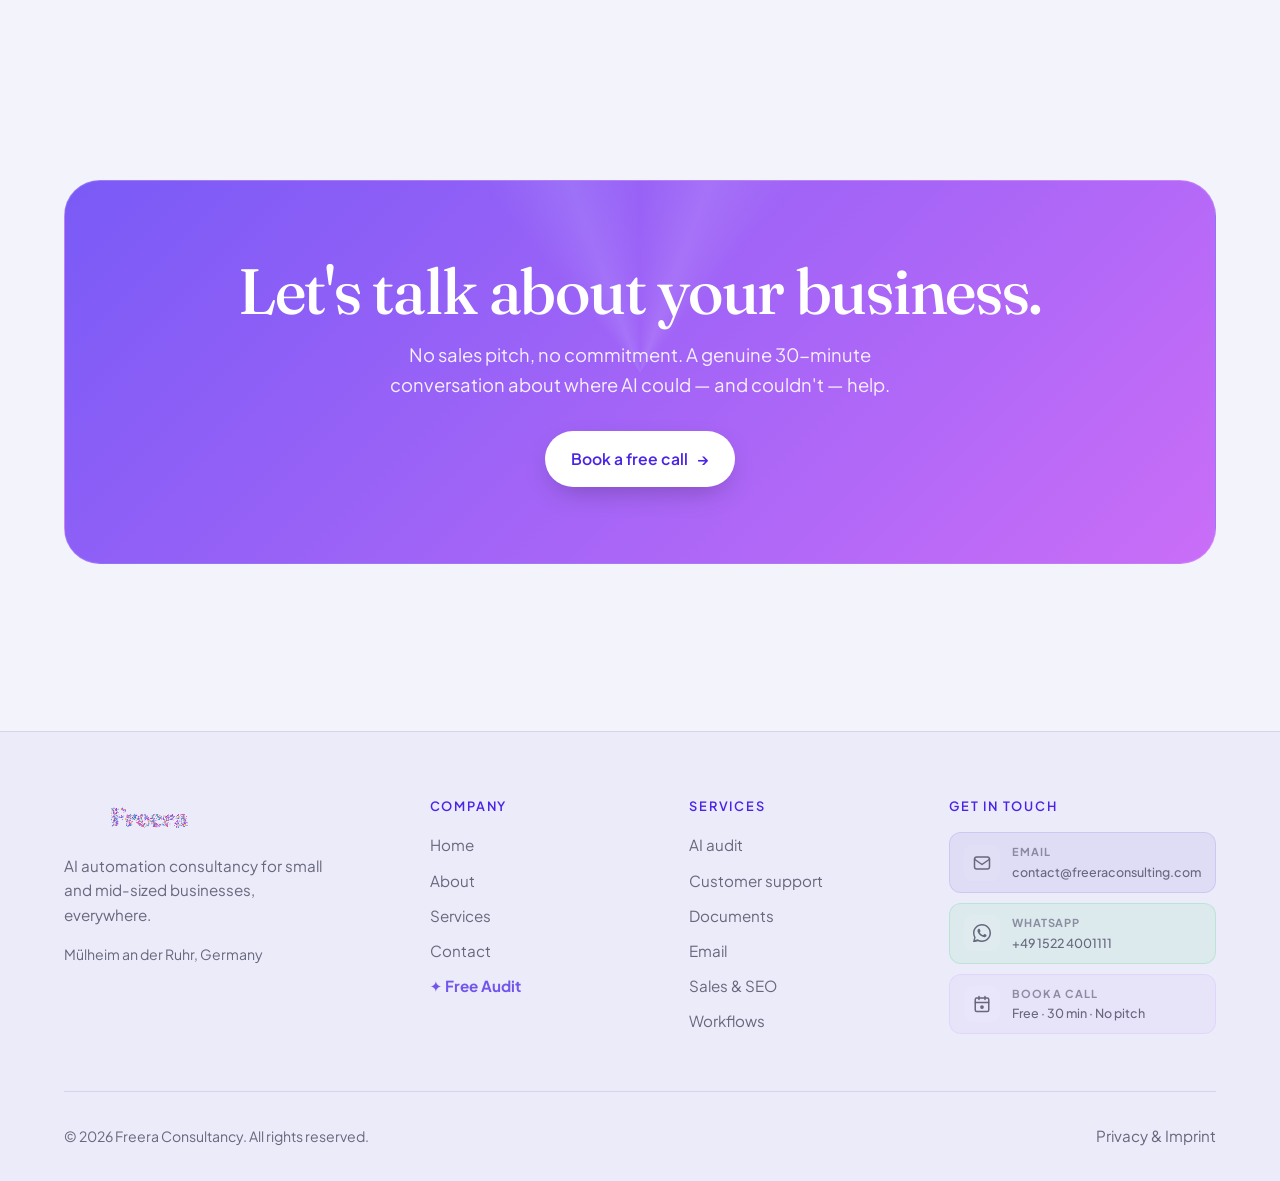
==== commit 43eabbec: "Update about.html" ====
--- a/about.html
+++ b/about.html
@@ -11,6 +11,7 @@
 <link rel="stylesheet" href="styles.css">
 <link rel="icon" type="image/svg+xml" href="favicon.svg">
 <link rel="shortcut icon" href="favicon.svg">
+<style>.audit-nav-link{color:var(--purple-deep)!important;font-weight:700!important;white-space:nowrap}</style>
 </head>
 <body>
 
@@ -24,7 +25,7 @@
       <li><a href="services.html" data-i18n="nav_services">Services</a></li>
       <li><a href="about.html" class="active" data-i18n="nav_about">About</a></li>
       <li><a href="contact.html" data-i18n="nav_contact">Contact</a></li>
-      <li><a href="audit.html" style="color:var(--purple-deep);font-weight:700;">✦ Free Audit</a></li>
+      <li><a href="audit.html" class="audit-nav-link">✦ Free Audit</a></li>
       <li><div class="lang-switcher"></div></li>
       <li><a href="contact.html" class="btn btn-primary" data-i18n="nav_book">Book a call <span class="btn-arrow">→</span></a></li>
     </ul>
@@ -132,7 +133,7 @@
           <li><a href="about.html" data-i18n="nav_about">About</a></li>
           <li><a href="services.html" data-i18n="nav_services">Services</a></li>
           <li><a href="contact.html" data-i18n="nav_contact">Contact</a></li>
-      <li><a href="audit.html" style="color:var(--purple-deep);font-weight:700;">✦ Free Audit</a></li>
+      <li><a href="audit.html" class="audit-nav-link">✦ Free Audit</a></li>
         </ul>
       </div>
       <div>
